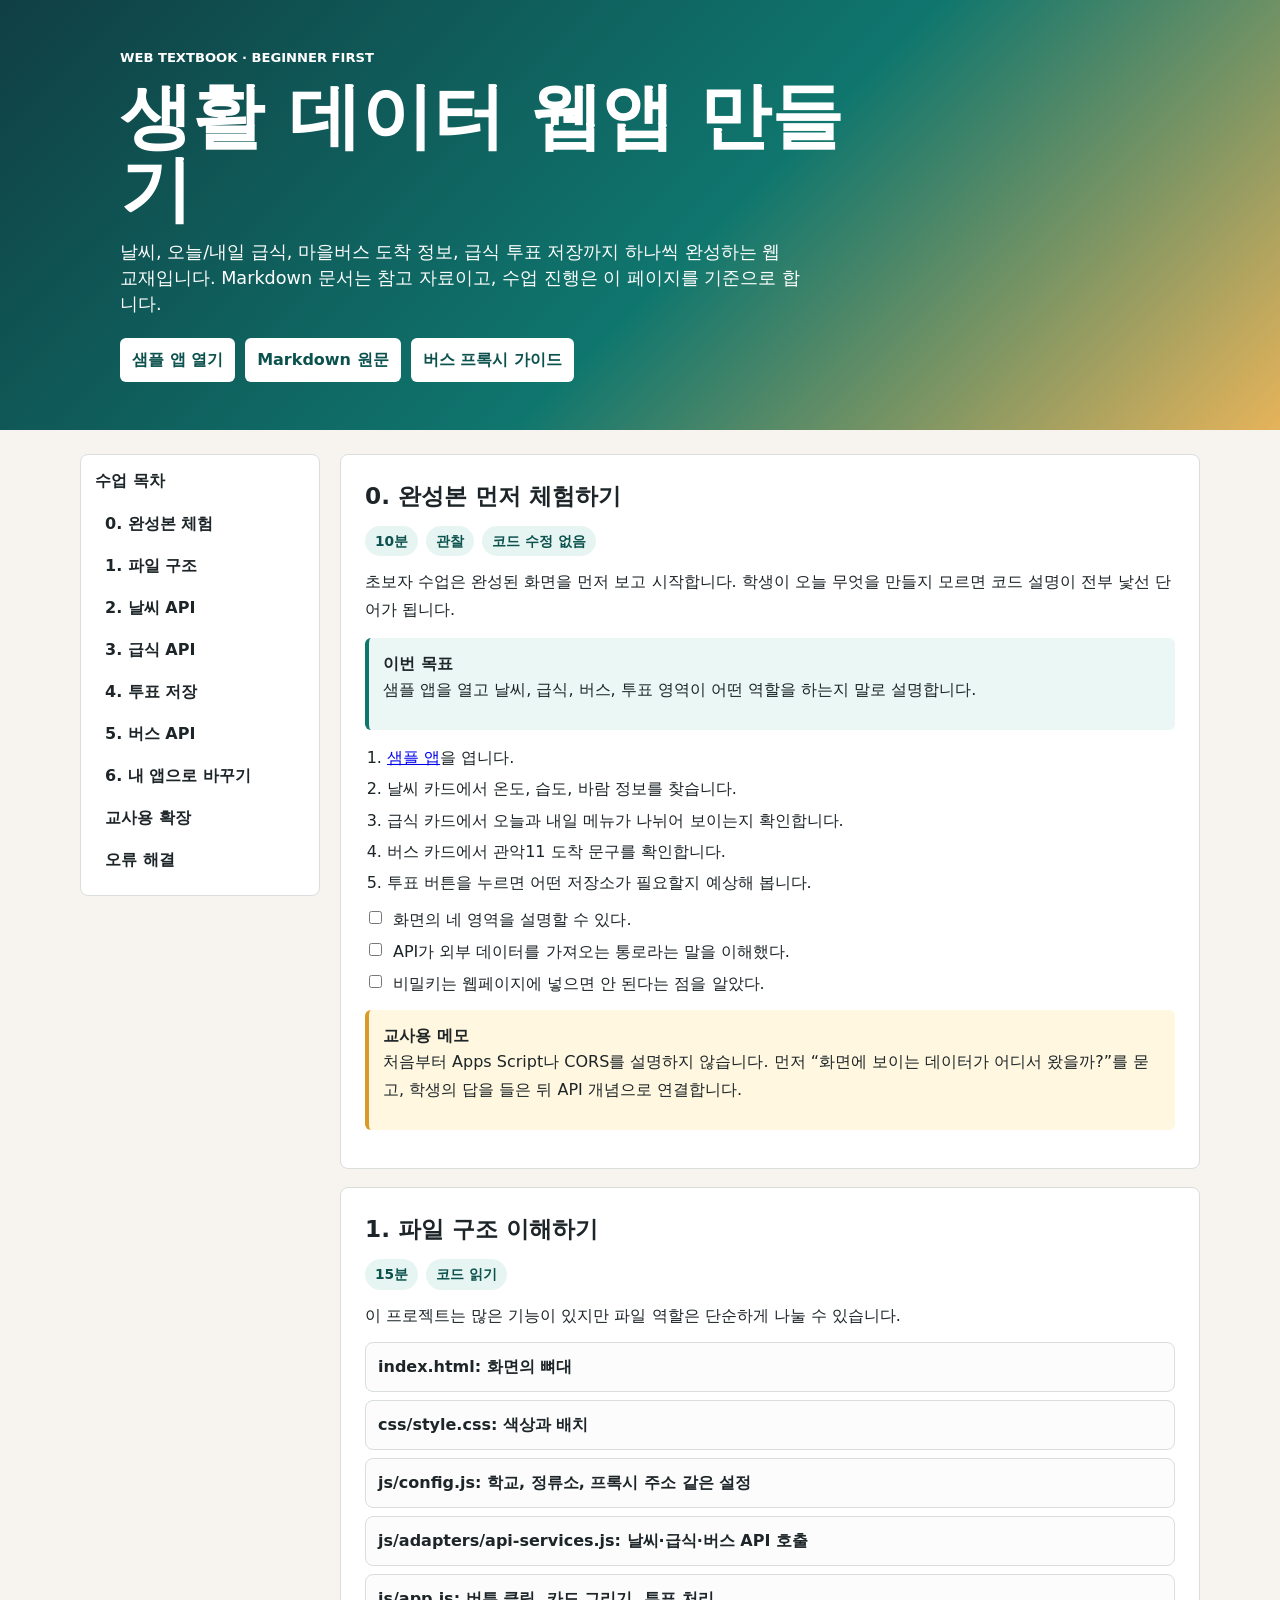
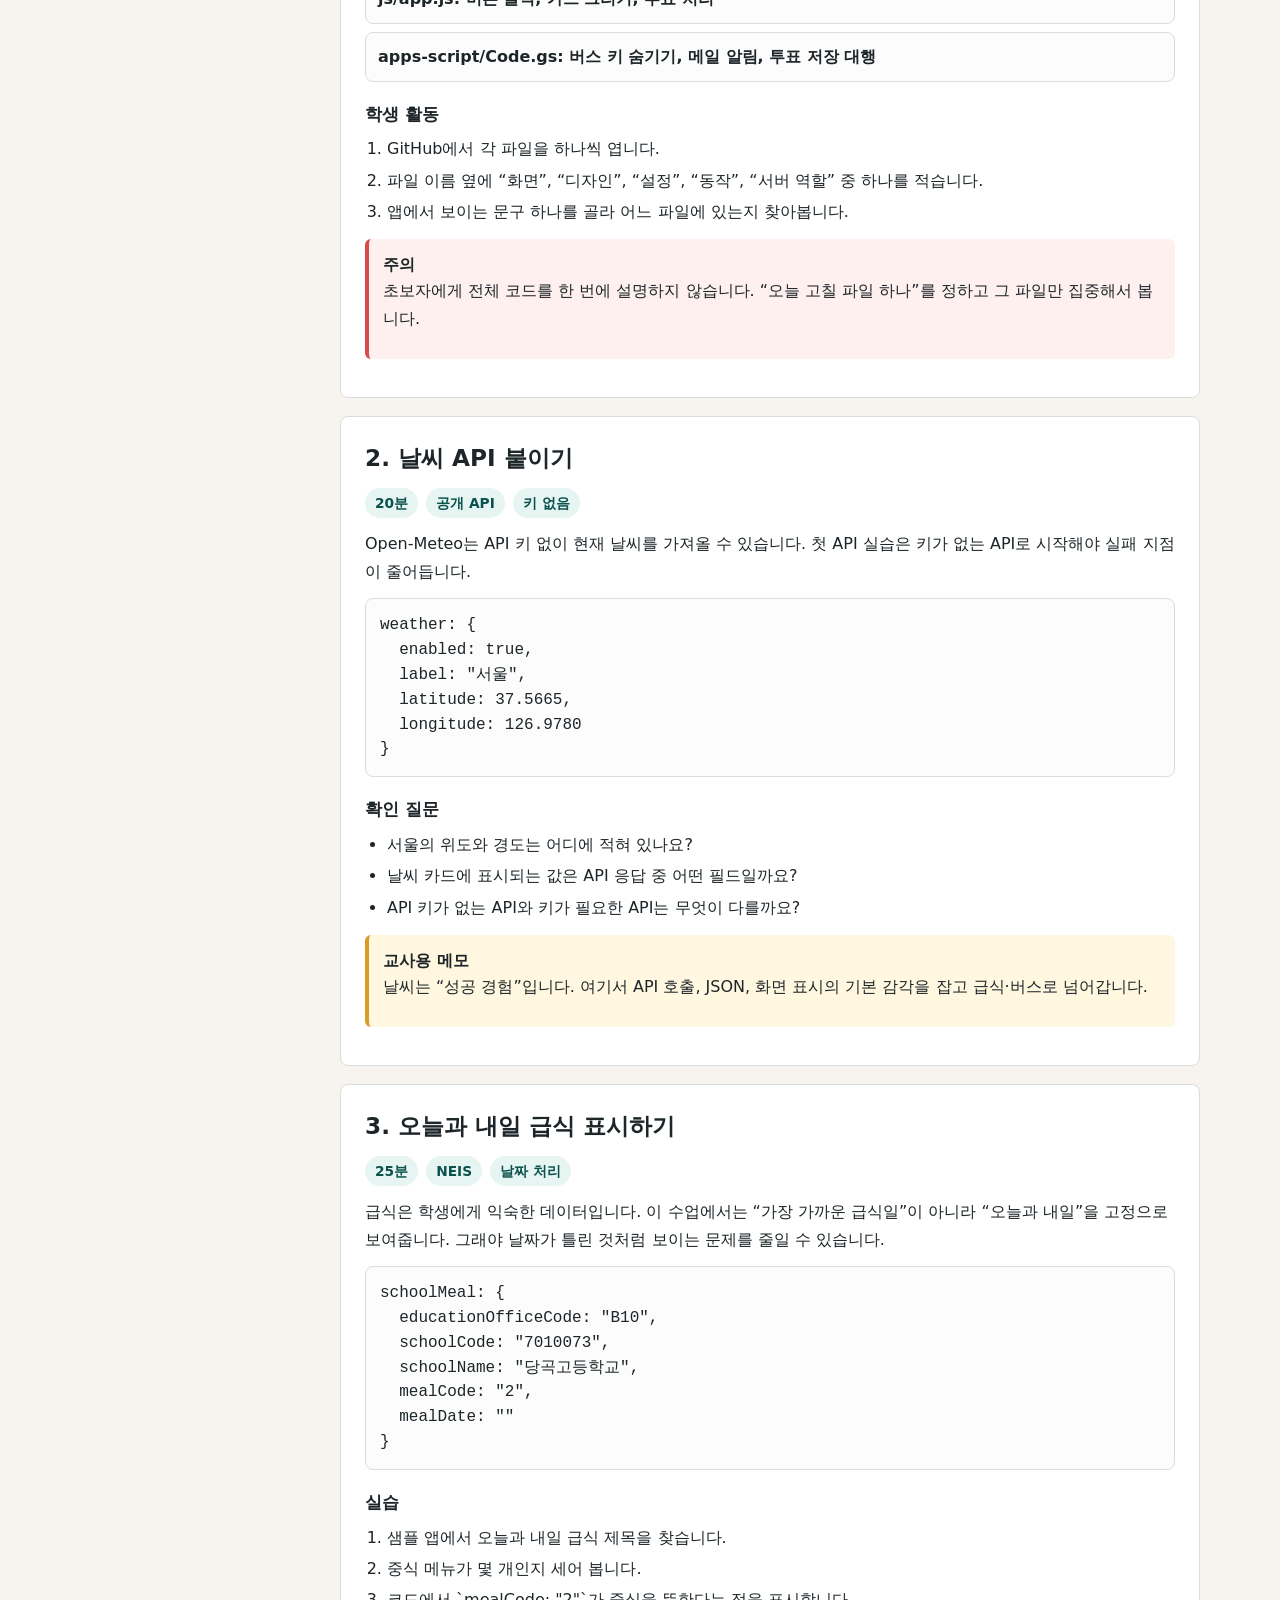
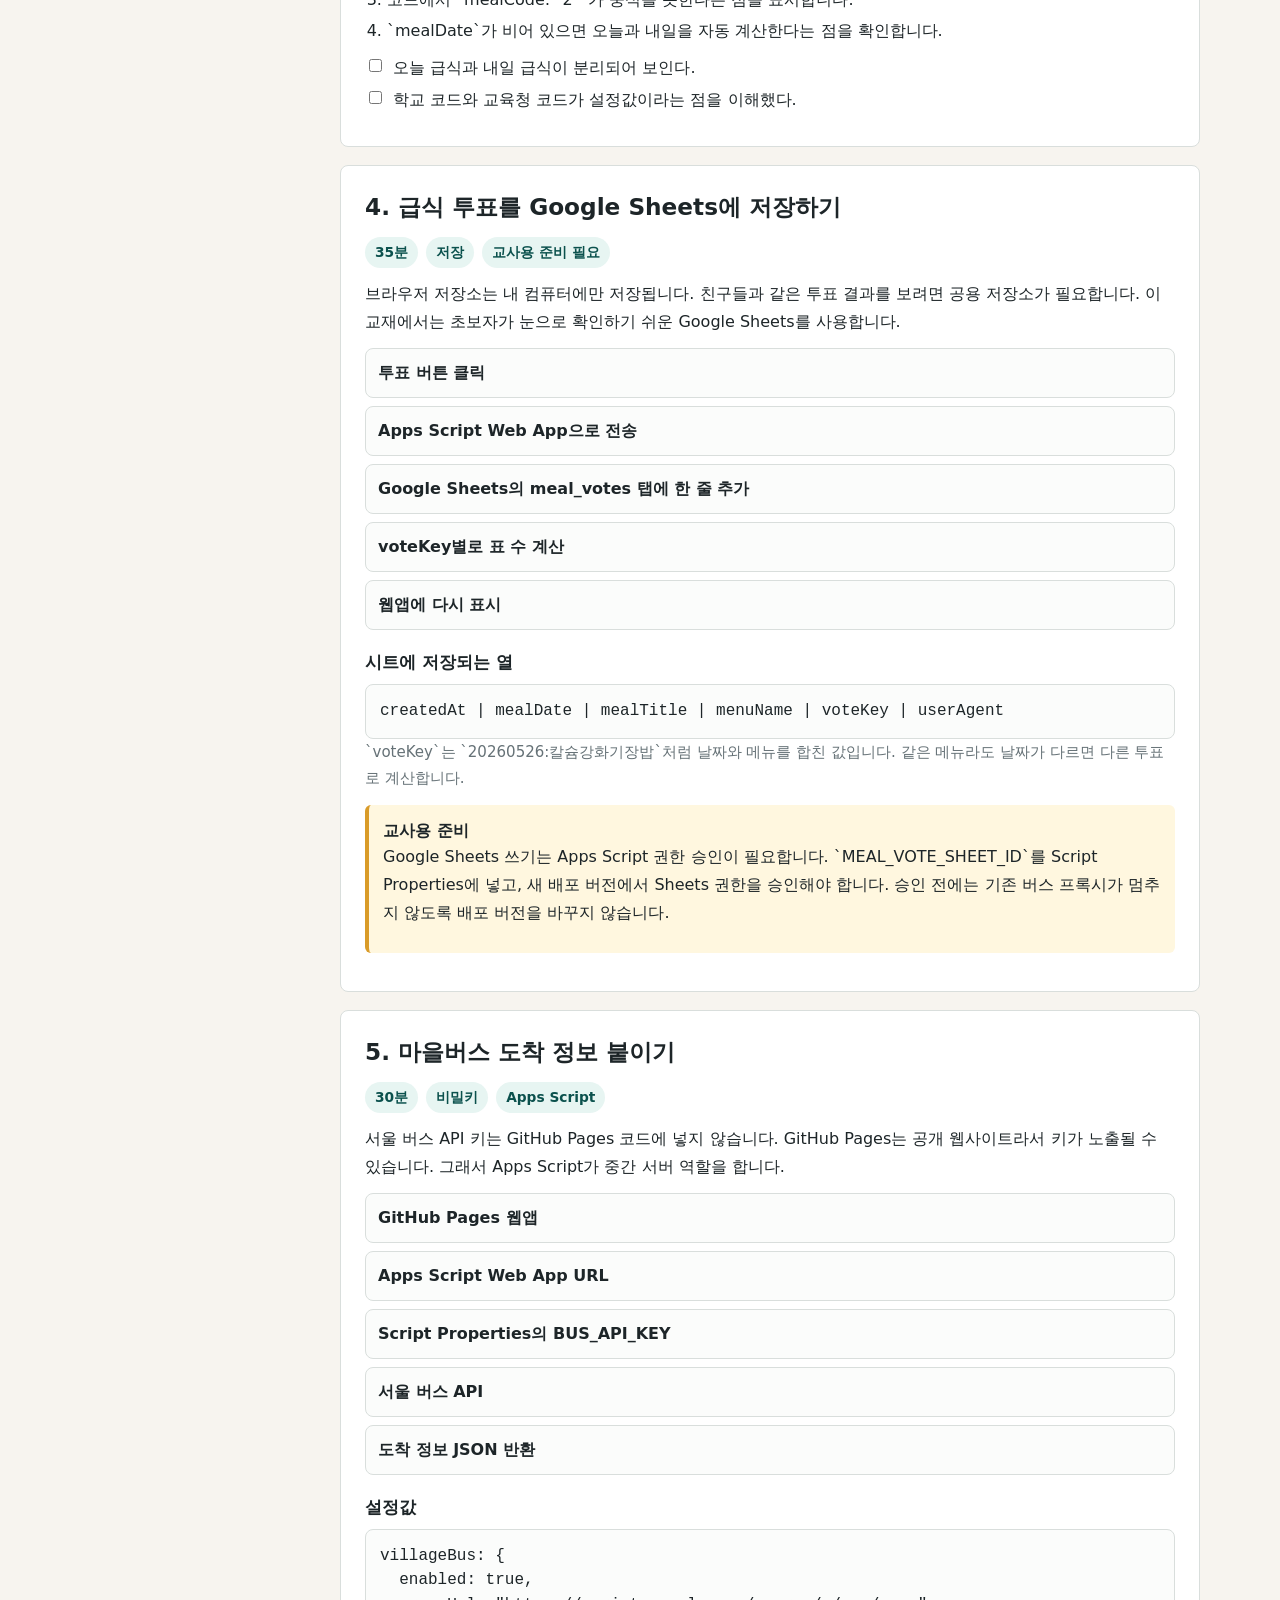
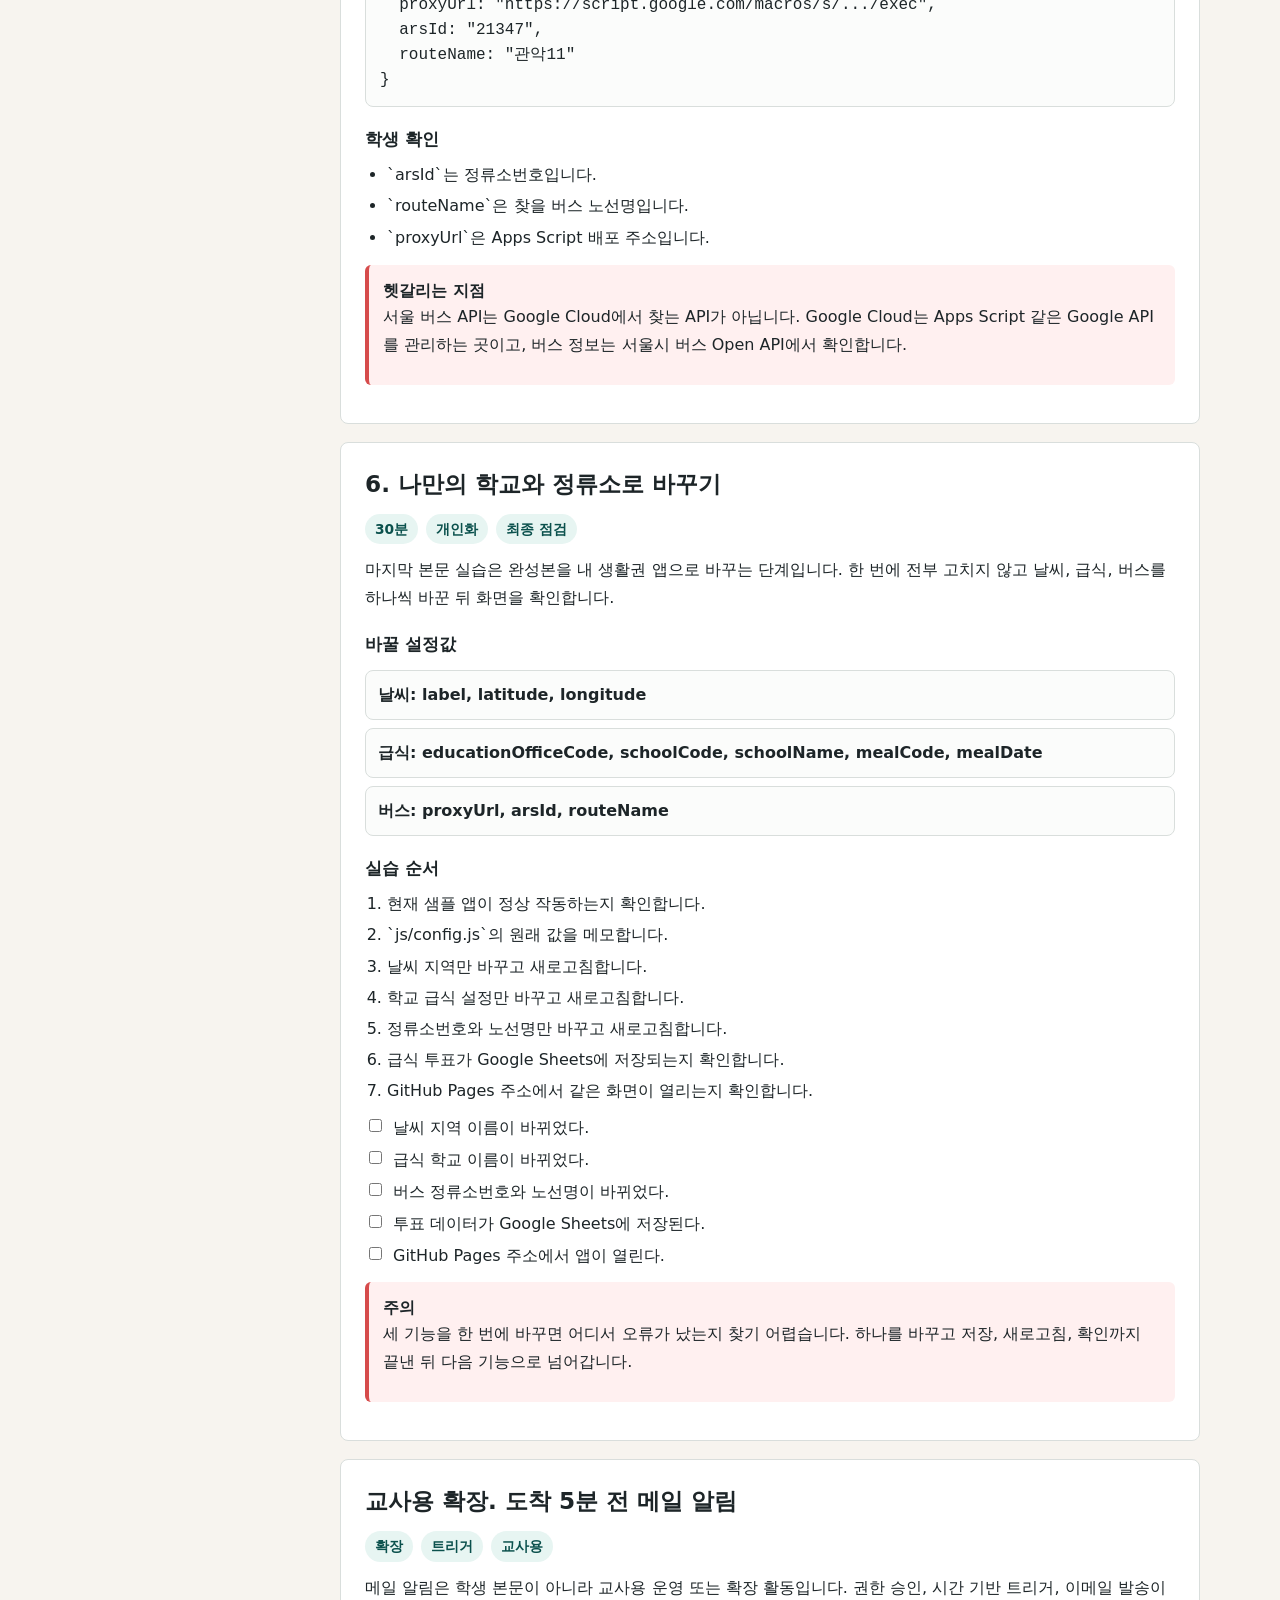
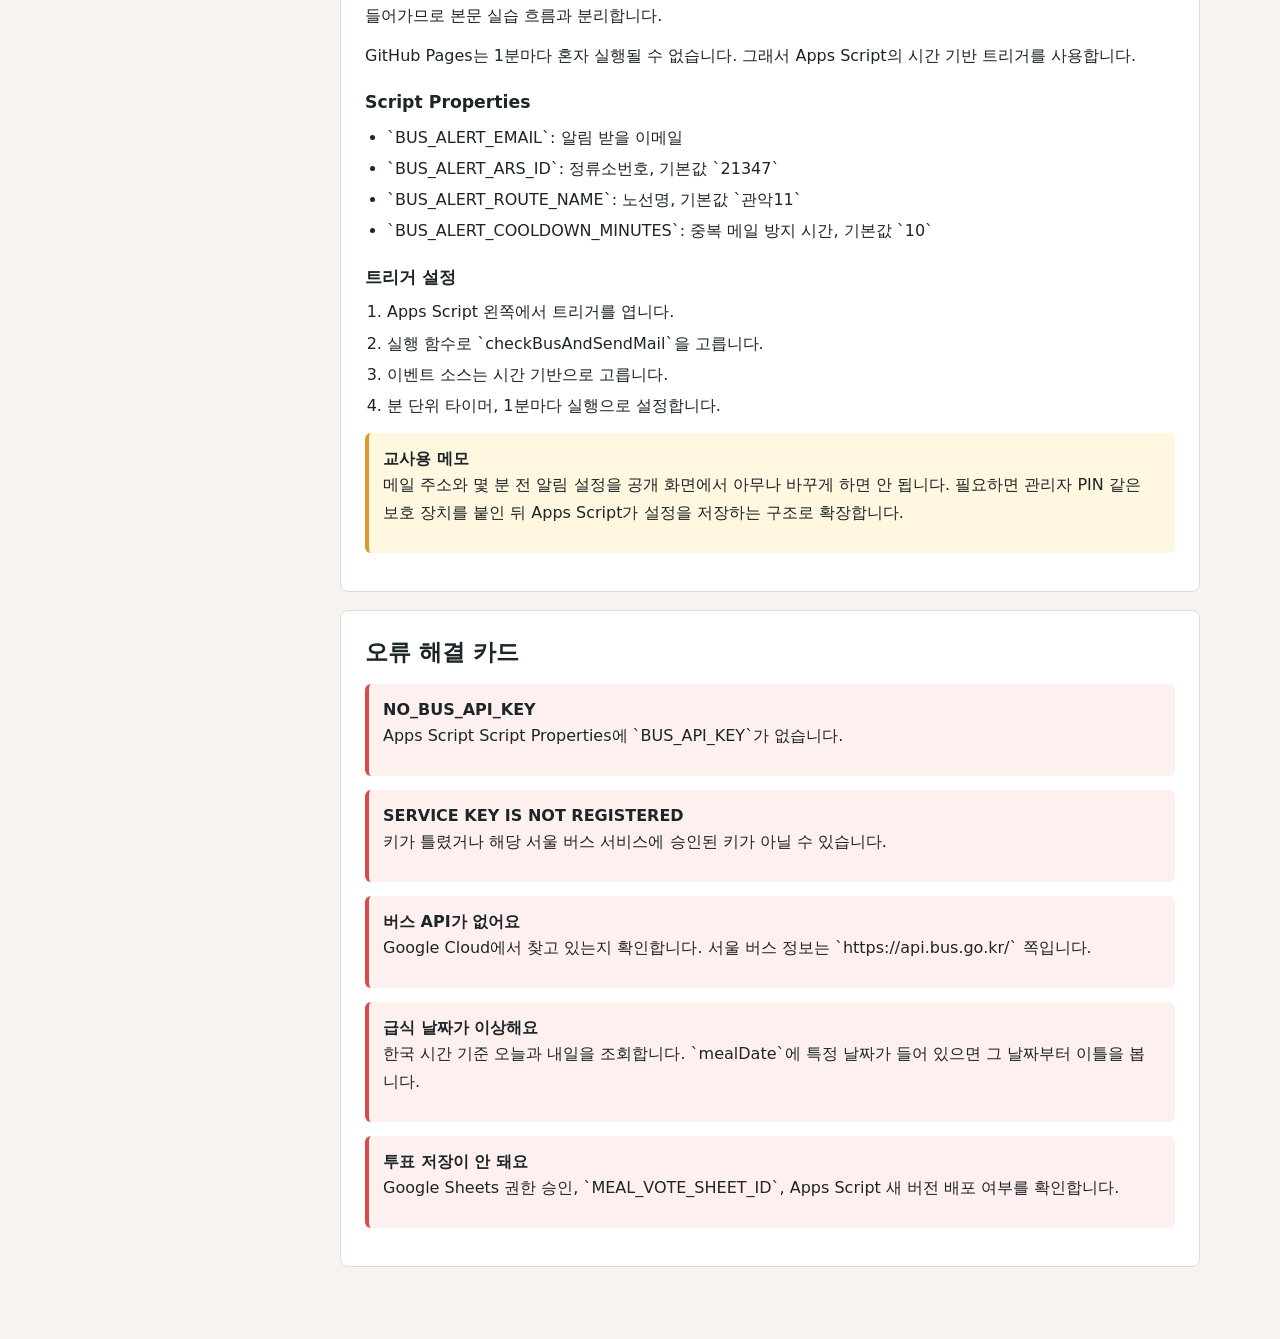
==== textbook.html @ a6746556 "Revamp beginner web textbook" ====
<!doctype html>
<html lang="ko">
  <head>
    <meta charset="utf-8">
    <meta name="viewport" content="width=device-width, initial-scale=1">
    <title>생활 데이터 웹앱 만들기 웹 교재</title>
    <link rel="stylesheet" href="./css/style.css">
    <style>
      :root{--lesson-bg:#fffdf8;--note:#fff7df;--practice:#eaf7f4;--warn:#fff0f0}
      body{background:#f7f4ef}.book-hero{min-height:360px}.book-wrap{width:min(1120px,calc(100% - 32px));margin:24px auto 72px;display:grid;grid-template-columns:240px minmax(0,1fr);gap:20px}.book-nav{position:sticky;top:16px;align-self:start;border:1px solid var(--line);border-radius:8px;background:var(--surface);padding:14px}.book-nav strong{display:block;margin-bottom:10px}.book-nav a{display:block;border-radius:6px;padding:9px 10px;color:var(--text);text-decoration:none;font-weight:700}.book-nav a:hover{background:#e7f5f2;color:var(--accent-dark)}.book-main{display:grid;gap:18px}.lesson{border:1px solid var(--line);border-radius:8px;background:var(--surface);padding:24px}.lesson h2{margin:0 0 8px;font-size:1.45rem}.lesson h3{margin:20px 0 8px;font-size:1.08rem}.lesson p{margin:0 0 12px;line-height:1.75}.lesson ul,.lesson ol{margin:0 0 12px;padding-left:22px;line-height:1.7}.lesson li{margin:4px 0}.meta{display:flex;flex-wrap:wrap;gap:8px;margin:12px 0}.pill{display:inline-flex;align-items:center;border-radius:999px;padding:5px 10px;background:#e7f5f2;color:var(--accent-dark);font-size:.86rem;font-weight:800}.goal{border-left:4px solid var(--accent);background:var(--practice);padding:14px;border-radius:6px;margin:14px 0}.teacher{border-left:4px solid #d99b28;background:var(--note);padding:14px;border-radius:6px;margin:14px 0}.warning{border-left:4px solid #d64b4b;background:var(--warn);padding:14px;border-radius:6px;margin:14px 0}.checklist{display:grid;gap:8px;margin:10px 0}.checklist label{display:flex;gap:8px;align-items:flex-start}.code{overflow:auto;border:1px solid var(--line);border-radius:8px;background:#fbfcfb;padding:14px;font-family:ui-monospace,SFMono-Regular,Menlo,Consolas,monospace;line-height:1.55;white-space:pre}.flow{display:grid;gap:8px;margin:12px 0}.flow div{border:1px solid var(--line);border-radius:8px;background:#fbfcfb;padding:12px;font-weight:700}.top-links{display:flex;flex-wrap:wrap;gap:10px;margin-top:20px}.top-links a{border-radius:6px;padding:10px 12px;background:white;color:var(--accent-dark);text-decoration:none;font-weight:800}.small{color:var(--muted);font-size:.94rem}@media(max-width:860px){.book-wrap{grid-template-columns:1fr}.book-nav{position:static}.book-nav a{display:inline-block}.lesson{padding:18px}.book-hero{min-height:420px}}
    </style>
  </head>
  <body>
    <header class="app-header book-hero">
      <div>
        <p class="eyebrow">Web Textbook · Beginner First</p>
        <h1>생활 데이터 웹앱 만들기</h1>
        <p class="lead">날씨, 오늘/내일 급식, 마을버스 도착 정보, 급식 투표 저장까지 하나씩 완성하는 웹 교재입니다. Markdown 문서는 참고 자료이고, 수업 진행은 이 페이지를 기준으로 합니다.</p>
        <div class="top-links"><a href="./">샘플 앱 열기</a><a href="./docs/TEXTBOOK.md">Markdown 원문</a><a href="./docs/BUS_PROXY_GUIDE.md">버스 프록시 가이드</a></div>
      </div>
    </header>

    <div class="book-wrap">
      <nav class="book-nav" aria-label="교재 목차">
        <strong>수업 목차</strong>
        <a href="#lesson0">0. 완성본 체험</a>
        <a href="#lesson1">1. 파일 구조</a>
        <a href="#lesson2">2. 날씨 API</a>
        <a href="#lesson3">3. 급식 API</a>
        <a href="#lesson4">4. 투표 저장</a>
        <a href="#lesson5">5. 버스 API</a>
        <a href="#lesson6">6. 내 앱으로 바꾸기</a>
        <a href="#teacher-extension">교사용 확장</a>
        <a href="#trouble">오류 해결</a>
      </nav>

      <main class="book-main">
        <section class="lesson" id="lesson0">
          <h2>0. 완성본 먼저 체험하기</h2>
          <div class="meta"><span class="pill">10분</span><span class="pill">관찰</span><span class="pill">코드 수정 없음</span></div>
          <p>초보자 수업은 완성된 화면을 먼저 보고 시작합니다. 학생이 오늘 무엇을 만들지 모르면 코드 설명이 전부 낯선 단어가 됩니다.</p>
          <div class="goal">
            <strong>이번 목표</strong>
            <p>샘플 앱을 열고 날씨, 급식, 버스, 투표 영역이 어떤 역할을 하는지 말로 설명합니다.</p>
          </div>
          <ol>
            <li><a href="./">샘플 앱</a>을 엽니다.</li>
            <li>날씨 카드에서 온도, 습도, 바람 정보를 찾습니다.</li>
            <li>급식 카드에서 오늘과 내일 메뉴가 나뉘어 보이는지 확인합니다.</li>
            <li>버스 카드에서 관악11 도착 문구를 확인합니다.</li>
            <li>투표 버튼을 누르면 어떤 저장소가 필요할지 예상해 봅니다.</li>
          </ol>
          <div class="checklist">
            <label><input type="checkbox"> 화면의 네 영역을 설명할 수 있다.</label>
            <label><input type="checkbox"> API가 외부 데이터를 가져오는 통로라는 말을 이해했다.</label>
            <label><input type="checkbox"> 비밀키는 웹페이지에 넣으면 안 된다는 점을 알았다.</label>
          </div>
          <div class="teacher"><strong>교사용 메모</strong><p>처음부터 Apps Script나 CORS를 설명하지 않습니다. 먼저 “화면에 보이는 데이터가 어디서 왔을까?”를 묻고, 학생의 답을 들은 뒤 API 개념으로 연결합니다.</p></div>
        </section>

        <section class="lesson" id="lesson1">
          <h2>1. 파일 구조 이해하기</h2>
          <div class="meta"><span class="pill">15분</span><span class="pill">코드 읽기</span></div>
          <p>이 프로젝트는 많은 기능이 있지만 파일 역할은 단순하게 나눌 수 있습니다.</p>
          <div class="flow">
            <div>index.html: 화면의 뼈대</div>
            <div>css/style.css: 색상과 배치</div>
            <div>js/config.js: 학교, 정류소, 프록시 주소 같은 설정</div>
            <div>js/adapters/api-services.js: 날씨·급식·버스 API 호출</div>
            <div>js/app.js: 버튼 클릭, 카드 그리기, 투표 처리</div>
            <div>apps-script/Code.gs: 버스 키 숨기기, 메일 알림, 투표 저장 대행</div>
          </div>
          <h3>학생 활동</h3>
          <ol>
            <li>GitHub에서 각 파일을 하나씩 엽니다.</li>
            <li>파일 이름 옆에 “화면”, “디자인”, “설정”, “동작”, “서버 역할” 중 하나를 적습니다.</li>
            <li>앱에서 보이는 문구 하나를 골라 어느 파일에 있는지 찾아봅니다.</li>
          </ol>
          <div class="warning"><strong>주의</strong><p>초보자에게 전체 코드를 한 번에 설명하지 않습니다. “오늘 고칠 파일 하나”를 정하고 그 파일만 집중해서 봅니다.</p></div>
        </section>

        <section class="lesson" id="lesson2">
          <h2>2. 날씨 API 붙이기</h2>
          <div class="meta"><span class="pill">20분</span><span class="pill">공개 API</span><span class="pill">키 없음</span></div>
          <p>Open-Meteo는 API 키 없이 현재 날씨를 가져올 수 있습니다. 첫 API 실습은 키가 없는 API로 시작해야 실패 지점이 줄어듭니다.</p>
          <div class="code">weather: {
  enabled: true,
  label: "서울",
  latitude: 37.5665,
  longitude: 126.9780
}</div>
          <h3>확인 질문</h3>
          <ul>
            <li>서울의 위도와 경도는 어디에 적혀 있나요?</li>
            <li>날씨 카드에 표시되는 값은 API 응답 중 어떤 필드일까요?</li>
            <li>API 키가 없는 API와 키가 필요한 API는 무엇이 다를까요?</li>
          </ul>
          <div class="teacher"><strong>교사용 메모</strong><p>날씨는 “성공 경험”입니다. 여기서 API 호출, JSON, 화면 표시의 기본 감각을 잡고 급식·버스로 넘어갑니다.</p></div>
        </section>

        <section class="lesson" id="lesson3">
          <h2>3. 오늘과 내일 급식 표시하기</h2>
          <div class="meta"><span class="pill">25분</span><span class="pill">NEIS</span><span class="pill">날짜 처리</span></div>
          <p>급식은 학생에게 익숙한 데이터입니다. 이 수업에서는 “가장 가까운 급식일”이 아니라 “오늘과 내일”을 고정으로 보여줍니다. 그래야 날짜가 틀린 것처럼 보이는 문제를 줄일 수 있습니다.</p>
          <div class="code">schoolMeal: {
  educationOfficeCode: "B10",
  schoolCode: "7010073",
  schoolName: "당곡고등학교",
  mealCode: "2",
  mealDate: ""
}</div>
          <h3>실습</h3>
          <ol>
            <li>샘플 앱에서 오늘과 내일 급식 제목을 찾습니다.</li>
            <li>중식 메뉴가 몇 개인지 세어 봅니다.</li>
            <li>코드에서 `mealCode: "2"`가 중식을 뜻한다는 점을 표시합니다.</li>
            <li>`mealDate`가 비어 있으면 오늘과 내일을 자동 계산한다는 점을 확인합니다.</li>
          </ol>
          <div class="checklist"><label><input type="checkbox"> 오늘 급식과 내일 급식이 분리되어 보인다.</label><label><input type="checkbox"> 학교 코드와 교육청 코드가 설정값이라는 점을 이해했다.</label></div>
        </section>

        <section class="lesson" id="lesson4">
          <h2>4. 급식 투표를 Google Sheets에 저장하기</h2>
          <div class="meta"><span class="pill">35분</span><span class="pill">저장</span><span class="pill">교사용 준비 필요</span></div>
          <p>브라우저 저장소는 내 컴퓨터에만 저장됩니다. 친구들과 같은 투표 결과를 보려면 공용 저장소가 필요합니다. 이 교재에서는 초보자가 눈으로 확인하기 쉬운 Google Sheets를 사용합니다.</p>
          <div class="flow"><div>투표 버튼 클릭</div><div>Apps Script Web App으로 전송</div><div>Google Sheets의 meal_votes 탭에 한 줄 추가</div><div>voteKey별로 표 수 계산</div><div>웹앱에 다시 표시</div></div>
          <h3>시트에 저장되는 열</h3>
          <div class="code">createdAt | mealDate | mealTitle | menuName | voteKey | userAgent</div>
          <p class="small">`voteKey`는 `20260526:칼슘강화기장밥`처럼 날짜와 메뉴를 합친 값입니다. 같은 메뉴라도 날짜가 다르면 다른 투표로 계산합니다.</p>
          <div class="teacher"><strong>교사용 준비</strong><p>Google Sheets 쓰기는 Apps Script 권한 승인이 필요합니다. `MEAL_VOTE_SHEET_ID`를 Script Properties에 넣고, 새 배포 버전에서 Sheets 권한을 승인해야 합니다. 승인 전에는 기존 버스 프록시가 멈추지 않도록 배포 버전을 바꾸지 않습니다.</p></div>
        </section>

        <section class="lesson" id="lesson5">
          <h2>5. 마을버스 도착 정보 붙이기</h2>
          <div class="meta"><span class="pill">30분</span><span class="pill">비밀키</span><span class="pill">Apps Script</span></div>
          <p>서울 버스 API 키는 GitHub Pages 코드에 넣지 않습니다. GitHub Pages는 공개 웹사이트라서 키가 노출될 수 있습니다. 그래서 Apps Script가 중간 서버 역할을 합니다.</p>
          <div class="flow"><div>GitHub Pages 웹앱</div><div>Apps Script Web App URL</div><div>Script Properties의 BUS_API_KEY</div><div>서울 버스 API</div><div>도착 정보 JSON 반환</div></div>
          <h3>설정값</h3>
          <div class="code">villageBus: {
  enabled: true,
  proxyUrl: "https://script.google.com/macros/s/.../exec",
  arsId: "21347",
  routeName: "관악11"
}</div>
          <h3>학생 확인</h3>
          <ul>
            <li>`arsId`는 정류소번호입니다.</li>
            <li>`routeName`은 찾을 버스 노선명입니다.</li>
            <li>`proxyUrl`은 Apps Script 배포 주소입니다.</li>
          </ul>
          <div class="warning"><strong>헷갈리는 지점</strong><p>서울 버스 API는 Google Cloud에서 찾는 API가 아닙니다. Google Cloud는 Apps Script 같은 Google API를 관리하는 곳이고, 버스 정보는 서울시 버스 Open API에서 확인합니다.</p></div>
        </section>

        <section class="lesson" id="lesson6">
          <h2>6. 나만의 학교와 정류소로 바꾸기</h2>
          <div class="meta"><span class="pill">30분</span><span class="pill">개인화</span><span class="pill">최종 점검</span></div>
          <p>마지막 본문 실습은 완성본을 내 생활권 앱으로 바꾸는 단계입니다. 한 번에 전부 고치지 않고 날씨, 급식, 버스를 하나씩 바꾼 뒤 화면을 확인합니다.</p>
          <h3>바꿀 설정값</h3>
          <div class="flow">
            <div>날씨: label, latitude, longitude</div>
            <div>급식: educationOfficeCode, schoolCode, schoolName, mealCode, mealDate</div>
            <div>버스: proxyUrl, arsId, routeName</div>
          </div>
          <h3>실습 순서</h3>
          <ol>
            <li>현재 샘플 앱이 정상 작동하는지 확인합니다.</li>
            <li>`js/config.js`의 원래 값을 메모합니다.</li>
            <li>날씨 지역만 바꾸고 새로고침합니다.</li>
            <li>학교 급식 설정만 바꾸고 새로고침합니다.</li>
            <li>정류소번호와 노선명만 바꾸고 새로고침합니다.</li>
            <li>급식 투표가 Google Sheets에 저장되는지 확인합니다.</li>
            <li>GitHub Pages 주소에서 같은 화면이 열리는지 확인합니다.</li>
          </ol>
          <div class="checklist">
            <label><input type="checkbox"> 날씨 지역 이름이 바뀌었다.</label>
            <label><input type="checkbox"> 급식 학교 이름이 바뀌었다.</label>
            <label><input type="checkbox"> 버스 정류소번호와 노선명이 바뀌었다.</label>
            <label><input type="checkbox"> 투표 데이터가 Google Sheets에 저장된다.</label>
            <label><input type="checkbox"> GitHub Pages 주소에서 앱이 열린다.</label>
          </div>
          <div class="warning"><strong>주의</strong><p>세 기능을 한 번에 바꾸면 어디서 오류가 났는지 찾기 어렵습니다. 하나를 바꾸고 저장, 새로고침, 확인까지 끝낸 뒤 다음 기능으로 넘어갑니다.</p></div>
        </section>

        <section class="lesson" id="teacher-extension">
          <h2>교사용 확장. 도착 5분 전 메일 알림</h2>
          <div class="meta"><span class="pill">확장</span><span class="pill">트리거</span><span class="pill">교사용</span></div>
          <p>메일 알림은 학생 본문이 아니라 교사용 운영 또는 확장 활동입니다. 권한 승인, 시간 기반 트리거, 이메일 발송이 들어가므로 본문 실습 흐름과 분리합니다.</p>
          <p>GitHub Pages는 1분마다 혼자 실행될 수 없습니다. 그래서 Apps Script의 시간 기반 트리거를 사용합니다.</p>
          <h3>Script Properties</h3>
          <ul>
            <li>`BUS_ALERT_EMAIL`: 알림 받을 이메일</li>
            <li>`BUS_ALERT_ARS_ID`: 정류소번호, 기본값 `21347`</li>
            <li>`BUS_ALERT_ROUTE_NAME`: 노선명, 기본값 `관악11`</li>
            <li>`BUS_ALERT_COOLDOWN_MINUTES`: 중복 메일 방지 시간, 기본값 `10`</li>
          </ul>
          <h3>트리거 설정</h3>
          <ol>
            <li>Apps Script 왼쪽에서 트리거를 엽니다.</li>
            <li>실행 함수로 `checkBusAndSendMail`을 고릅니다.</li>
            <li>이벤트 소스는 시간 기반으로 고릅니다.</li>
            <li>분 단위 타이머, 1분마다 실행으로 설정합니다.</li>
          </ol>
          <div class="teacher"><strong>교사용 메모</strong><p>메일 주소와 몇 분 전 알림 설정을 공개 화면에서 아무나 바꾸게 하면 안 됩니다. 필요하면 관리자 PIN 같은 보호 장치를 붙인 뒤 Apps Script가 설정을 저장하는 구조로 확장합니다.</p></div>
        </section>

        <section class="lesson" id="trouble">
          <h2>오류 해결 카드</h2>
          <div class="warning"><strong>NO_BUS_API_KEY</strong><p>Apps Script Script Properties에 `BUS_API_KEY`가 없습니다.</p></div>
          <div class="warning"><strong>SERVICE KEY IS NOT REGISTERED</strong><p>키가 틀렸거나 해당 서울 버스 서비스에 승인된 키가 아닐 수 있습니다.</p></div>
          <div class="warning"><strong>버스 API가 없어요</strong><p>Google Cloud에서 찾고 있는지 확인합니다. 서울 버스 정보는 `https://api.bus.go.kr/` 쪽입니다.</p></div>
          <div class="warning"><strong>급식 날짜가 이상해요</strong><p>한국 시간 기준 오늘과 내일을 조회합니다. `mealDate`에 특정 날짜가 들어 있으면 그 날짜부터 이틀을 봅니다.</p></div>
          <div class="warning"><strong>투표 저장이 안 돼요</strong><p>Google Sheets 권한 승인, `MEAL_VOTE_SHEET_ID`, Apps Script 새 버전 배포 여부를 확인합니다.</p></div>
        </section>
      </main>
    </div>
  </body>
</html>
---- css/style.css ----
:root{color-scheme:light;--bg:#f7f4ef;--surface:#fff;--text:#1d2528;--muted:#667277;--line:#d9dedc;--accent:#0f766e;--accent-dark:#0b514d}*{box-sizing:border-box}body{margin:0;background:var(--bg);color:var(--text);font-family:system-ui,-apple-system,BlinkMacSystemFont,"Segoe UI",sans-serif;line-height:1.5}.app-header{display:flex;min-height:280px;align-items:end;justify-content:space-between;gap:24px;padding:48px max(24px,calc((100vw - 1040px)/2));background:linear-gradient(135deg,#103f44 0%,#0f766e 55%,#e6b35a 100%);color:white}.eyebrow{margin:0 0 12px;font-size:.82rem;font-weight:700;letter-spacing:0;text-transform:uppercase}h1,h2,p{margin-top:0}h1{max-width:760px;margin-bottom:12px;font-size:clamp(2.2rem,7vw,4.5rem);line-height:1.02}h2{margin-bottom:16px;font-size:1.35rem}.lead{max-width:680px;margin-bottom:0;font-size:1.1rem}.lead+.lead{margin-top:16px}button{min-width:112px;border:0;border-radius:6px;padding:12px 16px;background:white;color:var(--accent-dark);font:inherit;font-weight:700;cursor:pointer}button:hover{background:#f0fbf9}.layout{display:grid;grid-template-columns:minmax(0,1.35fr) minmax(300px,.65fr);gap:20px;width:min(1040px,calc(100% - 32px));margin:24px auto 48px}.panel{border:1px solid var(--line);border-radius:8px;padding:22px;background:var(--surface)}.status{margin-bottom:16px;color:var(--muted)}.api-panel{grid-row:span 3}.api-grid,.vote-list{display:grid;gap:12px}.vote-day{display:grid;gap:10px}.vote-day h3{margin:6px 0 0;font-size:1rem}.api-card,.vote-card{border:1px solid var(--line);border-radius:8px;padding:16px;background:#fbfcfb}.api-card strong,.vote-card strong{display:block;margin-bottom:6px}.api-card p{margin-bottom:10px;color:var(--muted)}.meta-row,.vote-row{display:flex;flex-wrap:wrap;align-items:center;justify-content:space-between;gap:10px}.badge{display:inline-flex;align-items:center;min-height:26px;border-radius:999px;padding:4px 10px;background:#e7f5f2;color:var(--accent-dark);font-size:.85rem;font-weight:700}.vote-card button{min-width:auto;background:var(--accent);color:white}.vote-card button:hover{background:var(--accent-dark)}.empty-note{margin:10px 0 0;color:var(--muted)}.connection-list{display:grid;gap:14px;margin:0}.connection-list div{border-bottom:1px solid var(--line);padding-bottom:12px}.connection-list div:last-child{border-bottom:0;padding-bottom:0}dt{font-weight:800}dd{margin:4px 0 0;color:var(--muted)}.settings-form{display:grid;gap:12px}.settings-form label{display:grid;gap:6px;color:var(--muted);font-weight:700}.settings-form input{width:100%;border:1px solid var(--line);border-radius:6px;padding:11px 12px;font:inherit;color:var(--text);background:#fbfcfb}.settings-actions{display:flex;gap:8px;flex-wrap:wrap}.settings-actions button:first-child{background:var(--accent);color:white}.settings-actions button:first-child:hover{background:var(--accent-dark)}.settings-actions button{min-width:auto}@media(max-width:760px){.app-header{display:grid;min-height:360px;align-items:end}.layout{grid-template-columns:1fr}button{width:100%}.settings-actions{display:grid}}
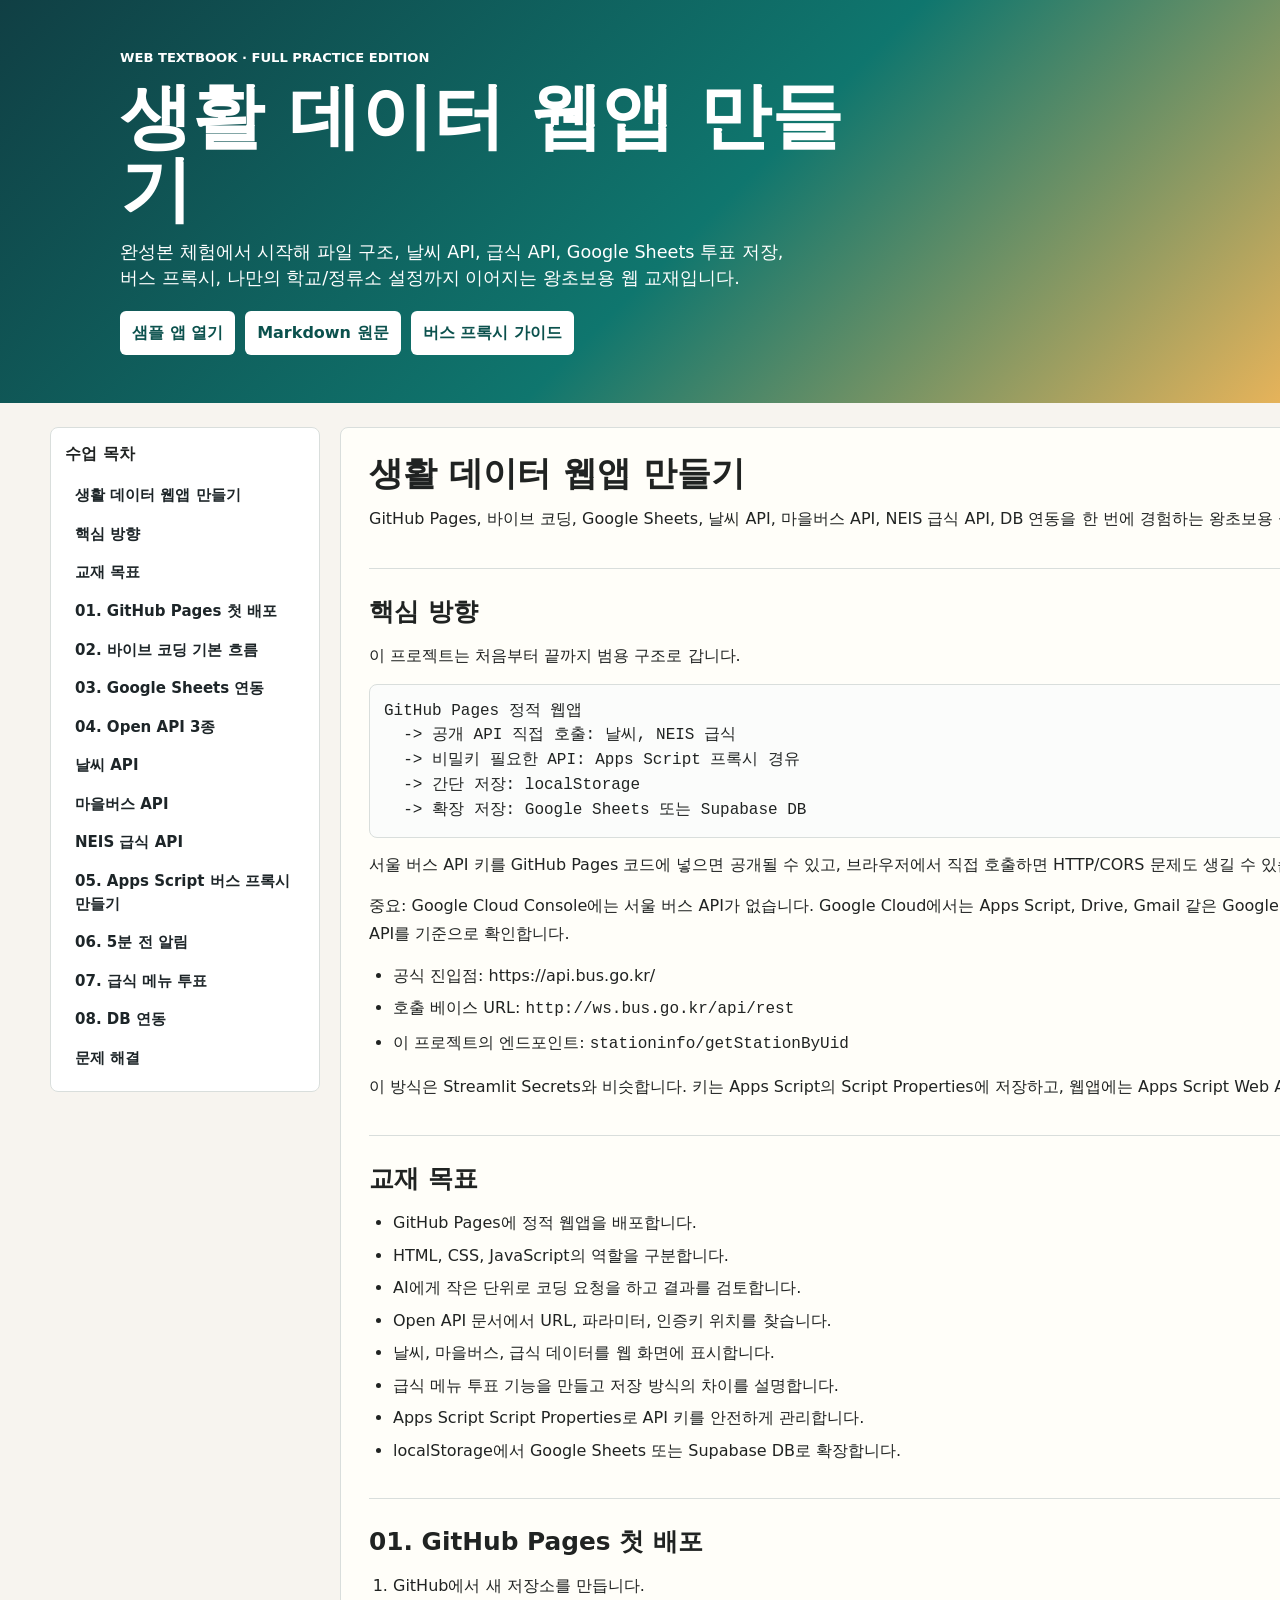
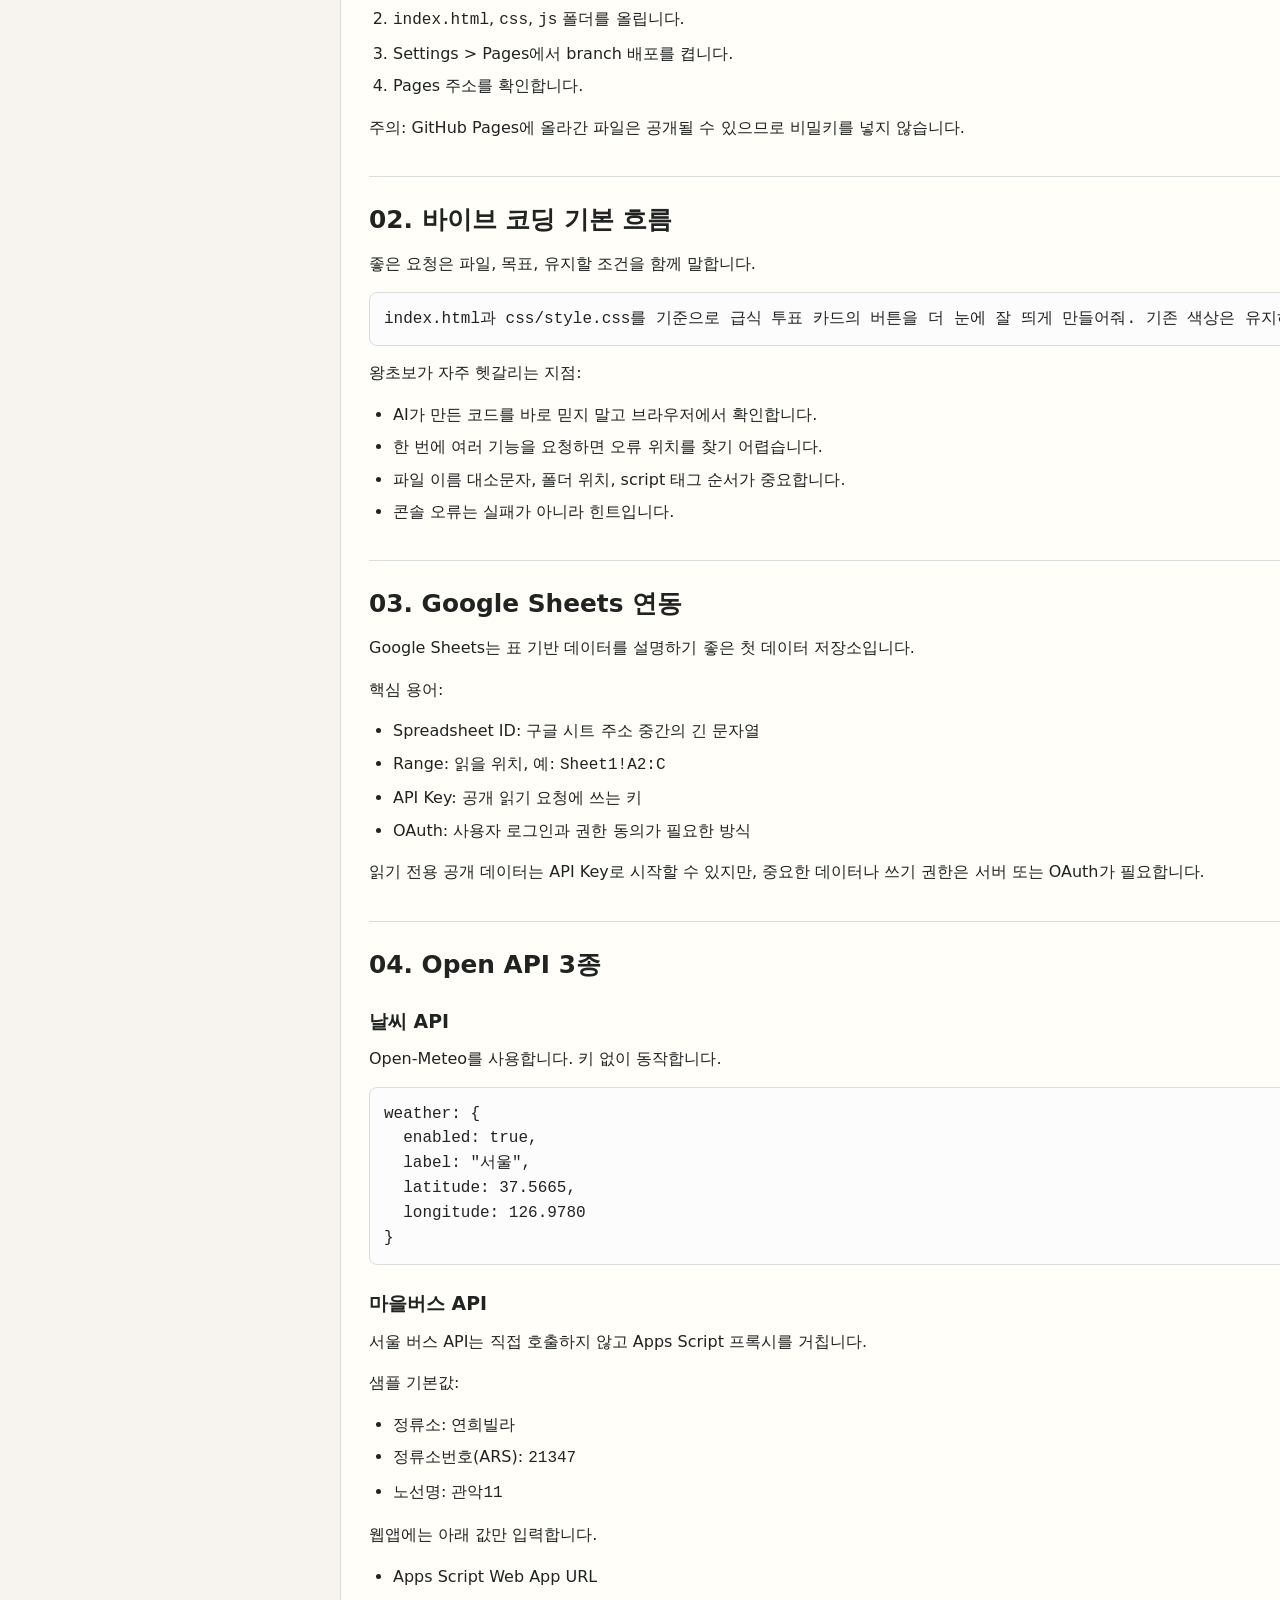
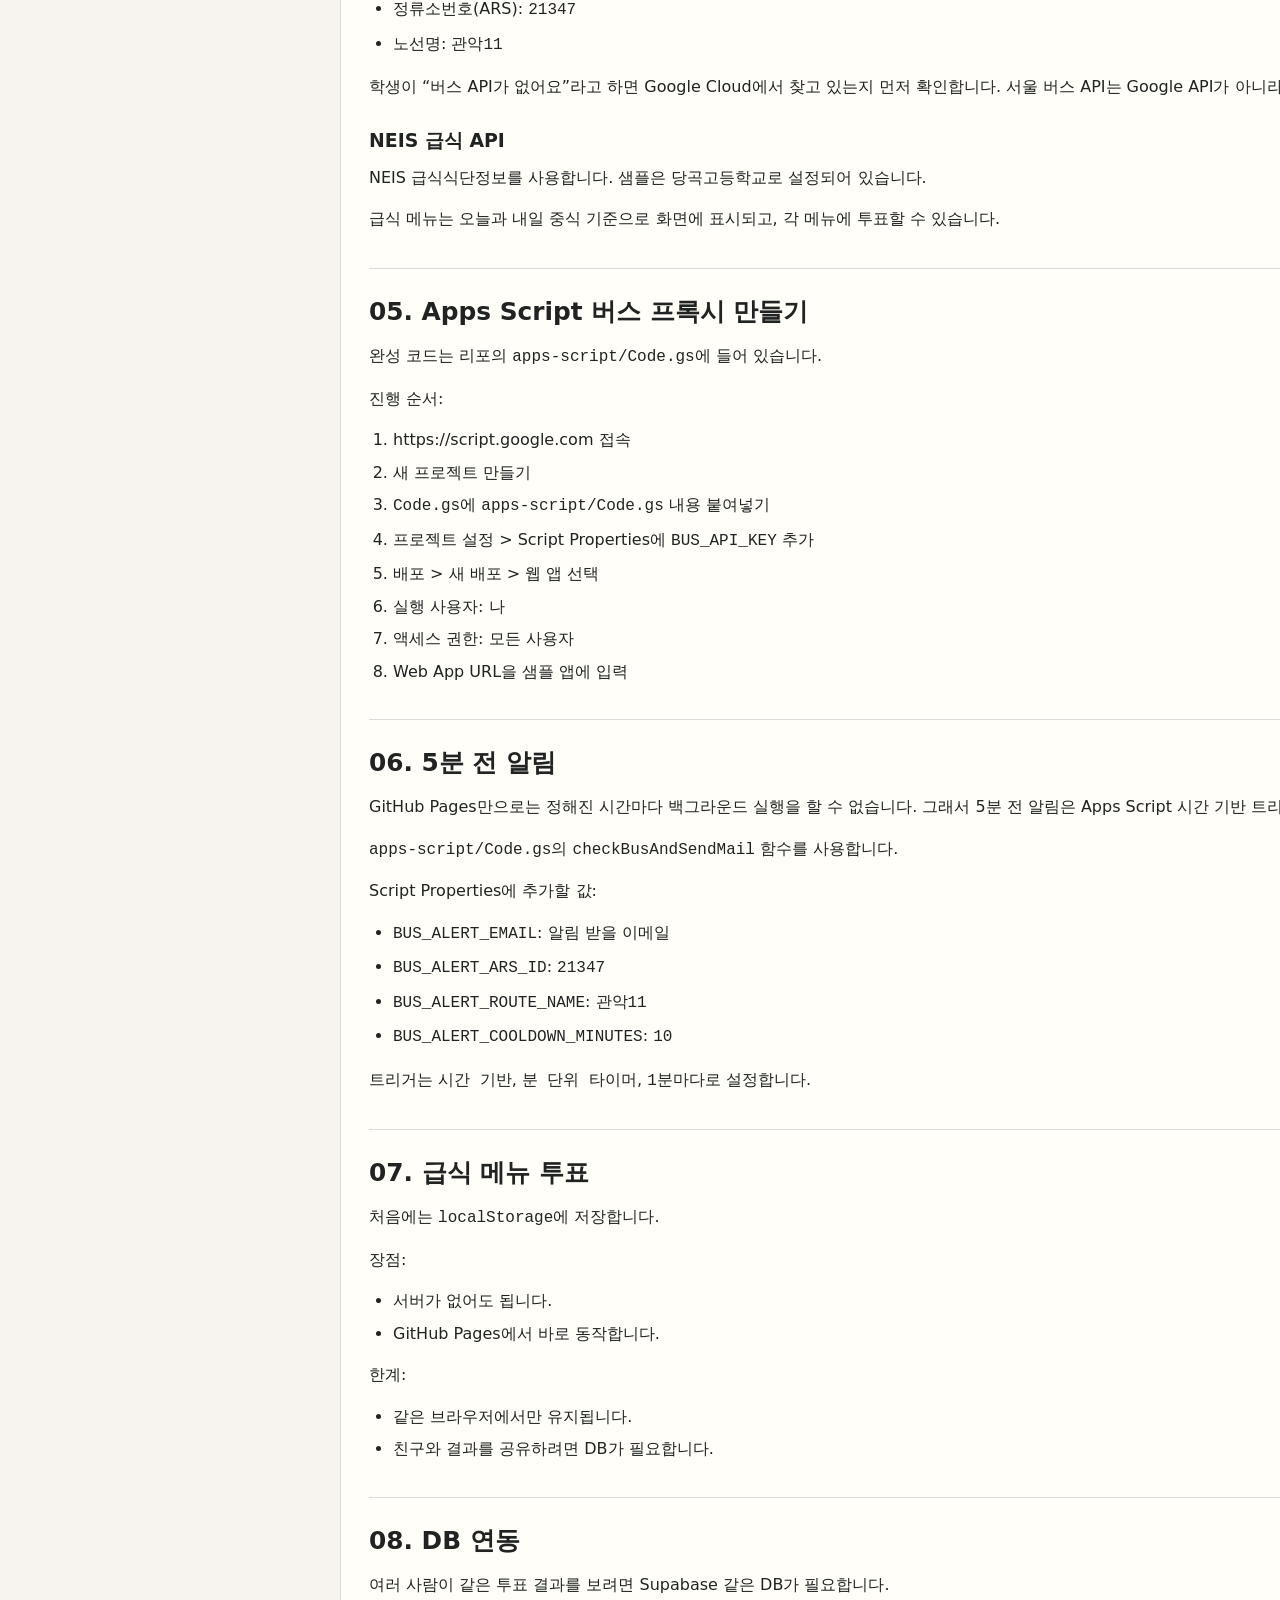
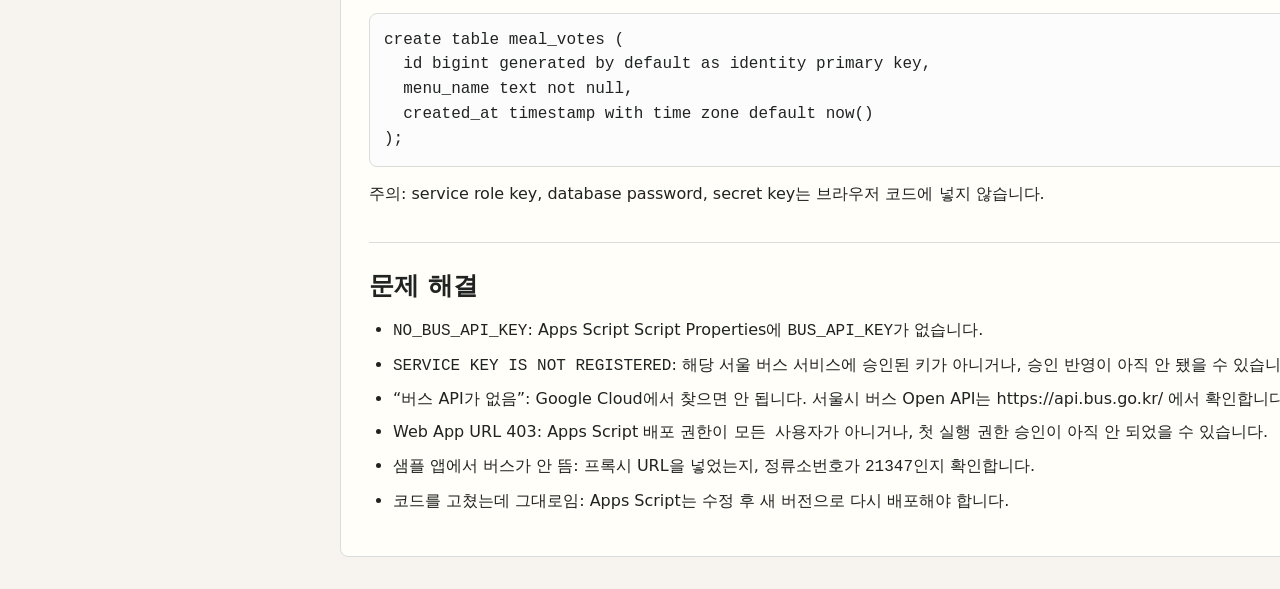
==== commit 7b9ccfc7: "Render full textbook content" ====
--- a/textbook.html
+++ b/textbook.html
@@ -6,212 +6,193 @@
     <title>생활 데이터 웹앱 만들기 웹 교재</title>
     <link rel="stylesheet" href="./css/style.css">
     <style>
-      :root{--lesson-bg:#fffdf8;--note:#fff7df;--practice:#eaf7f4;--warn:#fff0f0}
-      body{background:#f7f4ef}.book-hero{min-height:360px}.book-wrap{width:min(1120px,calc(100% - 32px));margin:24px auto 72px;display:grid;grid-template-columns:240px minmax(0,1fr);gap:20px}.book-nav{position:sticky;top:16px;align-self:start;border:1px solid var(--line);border-radius:8px;background:var(--surface);padding:14px}.book-nav strong{display:block;margin-bottom:10px}.book-nav a{display:block;border-radius:6px;padding:9px 10px;color:var(--text);text-decoration:none;font-weight:700}.book-nav a:hover{background:#e7f5f2;color:var(--accent-dark)}.book-main{display:grid;gap:18px}.lesson{border:1px solid var(--line);border-radius:8px;background:var(--surface);padding:24px}.lesson h2{margin:0 0 8px;font-size:1.45rem}.lesson h3{margin:20px 0 8px;font-size:1.08rem}.lesson p{margin:0 0 12px;line-height:1.75}.lesson ul,.lesson ol{margin:0 0 12px;padding-left:22px;line-height:1.7}.lesson li{margin:4px 0}.meta{display:flex;flex-wrap:wrap;gap:8px;margin:12px 0}.pill{display:inline-flex;align-items:center;border-radius:999px;padding:5px 10px;background:#e7f5f2;color:var(--accent-dark);font-size:.86rem;font-weight:800}.goal{border-left:4px solid var(--accent);background:var(--practice);padding:14px;border-radius:6px;margin:14px 0}.teacher{border-left:4px solid #d99b28;background:var(--note);padding:14px;border-radius:6px;margin:14px 0}.warning{border-left:4px solid #d64b4b;background:var(--warn);padding:14px;border-radius:6px;margin:14px 0}.checklist{display:grid;gap:8px;margin:10px 0}.checklist label{display:flex;gap:8px;align-items:flex-start}.code{overflow:auto;border:1px solid var(--line);border-radius:8px;background:#fbfcfb;padding:14px;font-family:ui-monospace,SFMono-Regular,Menlo,Consolas,monospace;line-height:1.55;white-space:pre}.flow{display:grid;gap:8px;margin:12px 0}.flow div{border:1px solid var(--line);border-radius:8px;background:#fbfcfb;padding:12px;font-weight:700}.top-links{display:flex;flex-wrap:wrap;gap:10px;margin-top:20px}.top-links a{border-radius:6px;padding:10px 12px;background:white;color:var(--accent-dark);text-decoration:none;font-weight:800}.small{color:var(--muted);font-size:.94rem}@media(max-width:860px){.book-wrap{grid-template-columns:1fr}.book-nav{position:static}.book-nav a{display:inline-block}.lesson{padding:18px}.book-hero{min-height:420px}}
+      :root{--book-bg:#f7f4ef;--paper:#fffef9;--ink:#202322;--soft:#eef7f4;--note:#fff7df;--warn:#fff0f0}
+      body{background:var(--book-bg);color:var(--ink)}
+      .book-hero{min-height:340px}
+      .book-wrap{width:min(1180px,calc(100% - 32px));margin:24px auto 72px;display:grid;grid-template-columns:270px minmax(0,1fr);gap:20px}
+      .book-nav{position:sticky;top:16px;align-self:start;border:1px solid var(--line);border-radius:8px;background:var(--surface);padding:14px;max-height:calc(100vh - 32px);overflow:auto}
+      .book-nav strong{display:block;margin-bottom:10px}
+      .book-nav a{display:block;border-radius:6px;padding:8px 10px;color:var(--text);text-decoration:none;font-weight:750;font-size:.94rem}
+      .book-nav a:hover{background:#e7f5f2;color:var(--accent-dark)}
+      .book-main{display:grid;gap:18px}
+      .book-panel{border:1px solid var(--line);border-radius:8px;background:var(--paper);padding:28px}
+      .book-panel h1{font-size:2.15rem;margin:0 0 14px}
+      .book-panel h2{font-size:1.55rem;margin:34px 0 12px;border-top:1px solid var(--line);padding-top:24px}
+      .book-panel h3{font-size:1.18rem;margin:24px 0 10px}
+      .book-panel p{line-height:1.78;margin:0 0 13px}
+      .book-panel ul,.book-panel ol{line-height:1.72;margin:0 0 14px;padding-left:24px}
+      .book-panel li{margin:5px 0}
+      .book-panel pre{overflow:auto;border:1px solid var(--line);border-radius:8px;background:#fbfcfb;padding:14px;line-height:1.55}
+      .book-panel code{font-family:ui-monospace,SFMono-Regular,Menlo,Consolas,monospace}
+      .book-panel blockquote{margin:14px 0;padding:14px 16px;border-left:4px solid var(--accent);background:var(--soft);border-radius:6px}
+      .top-links{display:flex;flex-wrap:wrap;gap:10px;margin-top:20px}
+      .top-links a{border-radius:6px;padding:10px 12px;background:white;color:var(--accent-dark);text-decoration:none;font-weight:800}
+      .loading{color:var(--muted)}
+      .book-meta{display:flex;flex-wrap:wrap;gap:8px;margin:12px 0 0}
+      .pill{display:inline-flex;align-items:center;border-radius:999px;padding:5px 10px;background:#e7f5f2;color:var(--accent-dark);font-size:.86rem;font-weight:800}
+      .section-card{border:1px solid var(--line);border-radius:8px;background:#fff;padding:14px;margin:16px 0}
+      @media(max-width:860px){.book-wrap{grid-template-columns:1fr}.book-nav{position:static;max-height:none}.book-nav a{display:inline-block}.book-panel{padding:18px}.book-hero{min-height:420px}}
     </style>
   </head>
   <body>
     <header class="app-header book-hero">
       <div>
-        <p class="eyebrow">Web Textbook · Beginner First</p>
+        <p class="eyebrow">Web Textbook · Full Practice Edition</p>
         <h1>생활 데이터 웹앱 만들기</h1>
-        <p class="lead">날씨, 오늘/내일 급식, 마을버스 도착 정보, 급식 투표 저장까지 하나씩 완성하는 웹 교재입니다. Markdown 문서는 참고 자료이고, 수업 진행은 이 페이지를 기준으로 합니다.</p>
-        <div class="top-links"><a href="./">샘플 앱 열기</a><a href="./docs/TEXTBOOK.md">Markdown 원문</a><a href="./docs/BUS_PROXY_GUIDE.md">버스 프록시 가이드</a></div>
+        <p class="lead">완성본 체험에서 시작해 파일 구조, 날씨 API, 급식 API, Google Sheets 투표 저장, 버스 프록시, 나만의 학교/정류소 설정까지 이어지는 왕초보용 웹 교재입니다.</p>
+        <div class="top-links">
+          <a href="./">샘플 앱 열기</a>
+          <a href="./docs/TEXTBOOK.md">Markdown 원문</a>
+          <a href="./docs/BUS_PROXY_GUIDE.md">버스 프록시 가이드</a>
+        </div>
       </div>
     </header>
 
     <div class="book-wrap">
       <nav class="book-nav" aria-label="교재 목차">
         <strong>수업 목차</strong>
-        <a href="#lesson0">0. 완성본 체험</a>
-        <a href="#lesson1">1. 파일 구조</a>
-        <a href="#lesson2">2. 날씨 API</a>
-        <a href="#lesson3">3. 급식 API</a>
-        <a href="#lesson4">4. 투표 저장</a>
-        <a href="#lesson5">5. 버스 API</a>
-        <a href="#lesson6">6. 내 앱으로 바꾸기</a>
-        <a href="#teacher-extension">교사용 확장</a>
-        <a href="#trouble">오류 해결</a>
+        <div id="toc"><span class="loading">목차를 불러오는 중입니다.</span></div>
       </nav>
 
       <main class="book-main">
-        <section class="lesson" id="lesson0">
-          <h2>0. 완성본 먼저 체험하기</h2>
-          <div class="meta"><span class="pill">10분</span><span class="pill">관찰</span><span class="pill">코드 수정 없음</span></div>
-          <p>초보자 수업은 완성된 화면을 먼저 보고 시작합니다. 학생이 오늘 무엇을 만들지 모르면 코드 설명이 전부 낯선 단어가 됩니다.</p>
-          <div class="goal">
-            <strong>이번 목표</strong>
-            <p>샘플 앱을 열고 날씨, 급식, 버스, 투표 영역이 어떤 역할을 하는지 말로 설명합니다.</p>
-          </div>
-          <ol>
-            <li><a href="./">샘플 앱</a>을 엽니다.</li>
-            <li>날씨 카드에서 온도, 습도, 바람 정보를 찾습니다.</li>
-            <li>급식 카드에서 오늘과 내일 메뉴가 나뉘어 보이는지 확인합니다.</li>
-            <li>버스 카드에서 관악11 도착 문구를 확인합니다.</li>
-            <li>투표 버튼을 누르면 어떤 저장소가 필요할지 예상해 봅니다.</li>
-          </ol>
-          <div class="checklist">
-            <label><input type="checkbox"> 화면의 네 영역을 설명할 수 있다.</label>
-            <label><input type="checkbox"> API가 외부 데이터를 가져오는 통로라는 말을 이해했다.</label>
-            <label><input type="checkbox"> 비밀키는 웹페이지에 넣으면 안 된다는 점을 알았다.</label>
-          </div>
-          <div class="teacher"><strong>교사용 메모</strong><p>처음부터 Apps Script나 CORS를 설명하지 않습니다. 먼저 “화면에 보이는 데이터가 어디서 왔을까?”를 묻고, 학생의 답을 들은 뒤 API 개념으로 연결합니다.</p></div>
-        </section>
-
-        <section class="lesson" id="lesson1">
-          <h2>1. 파일 구조 이해하기</h2>
-          <div class="meta"><span class="pill">15분</span><span class="pill">코드 읽기</span></div>
-          <p>이 프로젝트는 많은 기능이 있지만 파일 역할은 단순하게 나눌 수 있습니다.</p>
-          <div class="flow">
-            <div>index.html: 화면의 뼈대</div>
-            <div>css/style.css: 색상과 배치</div>
-            <div>js/config.js: 학교, 정류소, 프록시 주소 같은 설정</div>
-            <div>js/adapters/api-services.js: 날씨·급식·버스 API 호출</div>
-            <div>js/app.js: 버튼 클릭, 카드 그리기, 투표 처리</div>
-            <div>apps-script/Code.gs: 버스 키 숨기기, 메일 알림, 투표 저장 대행</div>
-          </div>
-          <h3>학생 활동</h3>
-          <ol>
-            <li>GitHub에서 각 파일을 하나씩 엽니다.</li>
-            <li>파일 이름 옆에 “화면”, “디자인”, “설정”, “동작”, “서버 역할” 중 하나를 적습니다.</li>
-            <li>앱에서 보이는 문구 하나를 골라 어느 파일에 있는지 찾아봅니다.</li>
-          </ol>
-          <div class="warning"><strong>주의</strong><p>초보자에게 전체 코드를 한 번에 설명하지 않습니다. “오늘 고칠 파일 하나”를 정하고 그 파일만 집중해서 봅니다.</p></div>
-        </section>
-
-        <section class="lesson" id="lesson2">
-          <h2>2. 날씨 API 붙이기</h2>
-          <div class="meta"><span class="pill">20분</span><span class="pill">공개 API</span><span class="pill">키 없음</span></div>
-          <p>Open-Meteo는 API 키 없이 현재 날씨를 가져올 수 있습니다. 첫 API 실습은 키가 없는 API로 시작해야 실패 지점이 줄어듭니다.</p>
-          <div class="code">weather: {
-  enabled: true,
-  label: "서울",
-  latitude: 37.5665,
-  longitude: 126.9780
-}</div>
-          <h3>확인 질문</h3>
-          <ul>
-            <li>서울의 위도와 경도는 어디에 적혀 있나요?</li>
-            <li>날씨 카드에 표시되는 값은 API 응답 중 어떤 필드일까요?</li>
-            <li>API 키가 없는 API와 키가 필요한 API는 무엇이 다를까요?</li>
-          </ul>
-          <div class="teacher"><strong>교사용 메모</strong><p>날씨는 “성공 경험”입니다. 여기서 API 호출, JSON, 화면 표시의 기본 감각을 잡고 급식·버스로 넘어갑니다.</p></div>
-        </section>
-
-        <section class="lesson" id="lesson3">
-          <h2>3. 오늘과 내일 급식 표시하기</h2>
-          <div class="meta"><span class="pill">25분</span><span class="pill">NEIS</span><span class="pill">날짜 처리</span></div>
-          <p>급식은 학생에게 익숙한 데이터입니다. 이 수업에서는 “가장 가까운 급식일”이 아니라 “오늘과 내일”을 고정으로 보여줍니다. 그래야 날짜가 틀린 것처럼 보이는 문제를 줄일 수 있습니다.</p>
-          <div class="code">schoolMeal: {
-  educationOfficeCode: "B10",
-  schoolCode: "7010073",
-  schoolName: "당곡고등학교",
-  mealCode: "2",
-  mealDate: ""
-}</div>
-          <h3>실습</h3>
-          <ol>
-            <li>샘플 앱에서 오늘과 내일 급식 제목을 찾습니다.</li>
-            <li>중식 메뉴가 몇 개인지 세어 봅니다.</li>
-            <li>코드에서 `mealCode: "2"`가 중식을 뜻한다는 점을 표시합니다.</li>
-            <li>`mealDate`가 비어 있으면 오늘과 내일을 자동 계산한다는 점을 확인합니다.</li>
-          </ol>
-          <div class="checklist"><label><input type="checkbox"> 오늘 급식과 내일 급식이 분리되어 보인다.</label><label><input type="checkbox"> 학교 코드와 교육청 코드가 설정값이라는 점을 이해했다.</label></div>
-        </section>
-
-        <section class="lesson" id="lesson4">
-          <h2>4. 급식 투표를 Google Sheets에 저장하기</h2>
-          <div class="meta"><span class="pill">35분</span><span class="pill">저장</span><span class="pill">교사용 준비 필요</span></div>
-          <p>브라우저 저장소는 내 컴퓨터에만 저장됩니다. 친구들과 같은 투표 결과를 보려면 공용 저장소가 필요합니다. 이 교재에서는 초보자가 눈으로 확인하기 쉬운 Google Sheets를 사용합니다.</p>
-          <div class="flow"><div>투표 버튼 클릭</div><div>Apps Script Web App으로 전송</div><div>Google Sheets의 meal_votes 탭에 한 줄 추가</div><div>voteKey별로 표 수 계산</div><div>웹앱에 다시 표시</div></div>
-          <h3>시트에 저장되는 열</h3>
-          <div class="code">createdAt | mealDate | mealTitle | menuName | voteKey | userAgent</div>
-          <p class="small">`voteKey`는 `20260526:칼슘강화기장밥`처럼 날짜와 메뉴를 합친 값입니다. 같은 메뉴라도 날짜가 다르면 다른 투표로 계산합니다.</p>
-          <div class="teacher"><strong>교사용 준비</strong><p>Google Sheets 쓰기는 Apps Script 권한 승인이 필요합니다. `MEAL_VOTE_SHEET_ID`를 Script Properties에 넣고, 새 배포 버전에서 Sheets 권한을 승인해야 합니다. 승인 전에는 기존 버스 프록시가 멈추지 않도록 배포 버전을 바꾸지 않습니다.</p></div>
-        </section>
-
-        <section class="lesson" id="lesson5">
-          <h2>5. 마을버스 도착 정보 붙이기</h2>
-          <div class="meta"><span class="pill">30분</span><span class="pill">비밀키</span><span class="pill">Apps Script</span></div>
-          <p>서울 버스 API 키는 GitHub Pages 코드에 넣지 않습니다. GitHub Pages는 공개 웹사이트라서 키가 노출될 수 있습니다. 그래서 Apps Script가 중간 서버 역할을 합니다.</p>
-          <div class="flow"><div>GitHub Pages 웹앱</div><div>Apps Script Web App URL</div><div>Script Properties의 BUS_API_KEY</div><div>서울 버스 API</div><div>도착 정보 JSON 반환</div></div>
-          <h3>설정값</h3>
-          <div class="code">villageBus: {
-  enabled: true,
-  proxyUrl: "https://script.google.com/macros/s/.../exec",
-  arsId: "21347",
-  routeName: "관악11"
-}</div>
-          <h3>학생 확인</h3>
-          <ul>
-            <li>`arsId`는 정류소번호입니다.</li>
-            <li>`routeName`은 찾을 버스 노선명입니다.</li>
-            <li>`proxyUrl`은 Apps Script 배포 주소입니다.</li>
-          </ul>
-          <div class="warning"><strong>헷갈리는 지점</strong><p>서울 버스 API는 Google Cloud에서 찾는 API가 아닙니다. Google Cloud는 Apps Script 같은 Google API를 관리하는 곳이고, 버스 정보는 서울시 버스 Open API에서 확인합니다.</p></div>
-        </section>
-
-        <section class="lesson" id="lesson6">
-          <h2>6. 나만의 학교와 정류소로 바꾸기</h2>
-          <div class="meta"><span class="pill">30분</span><span class="pill">개인화</span><span class="pill">최종 점검</span></div>
-          <p>마지막 본문 실습은 완성본을 내 생활권 앱으로 바꾸는 단계입니다. 한 번에 전부 고치지 않고 날씨, 급식, 버스를 하나씩 바꾼 뒤 화면을 확인합니다.</p>
-          <h3>바꿀 설정값</h3>
-          <div class="flow">
-            <div>날씨: label, latitude, longitude</div>
-            <div>급식: educationOfficeCode, schoolCode, schoolName, mealCode, mealDate</div>
-            <div>버스: proxyUrl, arsId, routeName</div>
-          </div>
-          <h3>실습 순서</h3>
-          <ol>
-            <li>현재 샘플 앱이 정상 작동하는지 확인합니다.</li>
-            <li>`js/config.js`의 원래 값을 메모합니다.</li>
-            <li>날씨 지역만 바꾸고 새로고침합니다.</li>
-            <li>학교 급식 설정만 바꾸고 새로고침합니다.</li>
-            <li>정류소번호와 노선명만 바꾸고 새로고침합니다.</li>
-            <li>급식 투표가 Google Sheets에 저장되는지 확인합니다.</li>
-            <li>GitHub Pages 주소에서 같은 화면이 열리는지 확인합니다.</li>
-          </ol>
-          <div class="checklist">
-            <label><input type="checkbox"> 날씨 지역 이름이 바뀌었다.</label>
-            <label><input type="checkbox"> 급식 학교 이름이 바뀌었다.</label>
-            <label><input type="checkbox"> 버스 정류소번호와 노선명이 바뀌었다.</label>
-            <label><input type="checkbox"> 투표 데이터가 Google Sheets에 저장된다.</label>
-            <label><input type="checkbox"> GitHub Pages 주소에서 앱이 열린다.</label>
-          </div>
-          <div class="warning"><strong>주의</strong><p>세 기능을 한 번에 바꾸면 어디서 오류가 났는지 찾기 어렵습니다. 하나를 바꾸고 저장, 새로고침, 확인까지 끝낸 뒤 다음 기능으로 넘어갑니다.</p></div>
-        </section>
-
-        <section class="lesson" id="teacher-extension">
-          <h2>교사용 확장. 도착 5분 전 메일 알림</h2>
-          <div class="meta"><span class="pill">확장</span><span class="pill">트리거</span><span class="pill">교사용</span></div>
-          <p>메일 알림은 학생 본문이 아니라 교사용 운영 또는 확장 활동입니다. 권한 승인, 시간 기반 트리거, 이메일 발송이 들어가므로 본문 실습 흐름과 분리합니다.</p>
-          <p>GitHub Pages는 1분마다 혼자 실행될 수 없습니다. 그래서 Apps Script의 시간 기반 트리거를 사용합니다.</p>
-          <h3>Script Properties</h3>
-          <ul>
-            <li>`BUS_ALERT_EMAIL`: 알림 받을 이메일</li>
-            <li>`BUS_ALERT_ARS_ID`: 정류소번호, 기본값 `21347`</li>
-            <li>`BUS_ALERT_ROUTE_NAME`: 노선명, 기본값 `관악11`</li>
-            <li>`BUS_ALERT_COOLDOWN_MINUTES`: 중복 메일 방지 시간, 기본값 `10`</li>
-          </ul>
-          <h3>트리거 설정</h3>
-          <ol>
-            <li>Apps Script 왼쪽에서 트리거를 엽니다.</li>
-            <li>실행 함수로 `checkBusAndSendMail`을 고릅니다.</li>
-            <li>이벤트 소스는 시간 기반으로 고릅니다.</li>
-            <li>분 단위 타이머, 1분마다 실행으로 설정합니다.</li>
-          </ol>
-          <div class="teacher"><strong>교사용 메모</strong><p>메일 주소와 몇 분 전 알림 설정을 공개 화면에서 아무나 바꾸게 하면 안 됩니다. 필요하면 관리자 PIN 같은 보호 장치를 붙인 뒤 Apps Script가 설정을 저장하는 구조로 확장합니다.</p></div>
-        </section>
-
-        <section class="lesson" id="trouble">
-          <h2>오류 해결 카드</h2>
-          <div class="warning"><strong>NO_BUS_API_KEY</strong><p>Apps Script Script Properties에 `BUS_API_KEY`가 없습니다.</p></div>
-          <div class="warning"><strong>SERVICE KEY IS NOT REGISTERED</strong><p>키가 틀렸거나 해당 서울 버스 서비스에 승인된 키가 아닐 수 있습니다.</p></div>
-          <div class="warning"><strong>버스 API가 없어요</strong><p>Google Cloud에서 찾고 있는지 확인합니다. 서울 버스 정보는 `https://api.bus.go.kr/` 쪽입니다.</p></div>
-          <div class="warning"><strong>급식 날짜가 이상해요</strong><p>한국 시간 기준 오늘과 내일을 조회합니다. `mealDate`에 특정 날짜가 들어 있으면 그 날짜부터 이틀을 봅니다.</p></div>
-          <div class="warning"><strong>투표 저장이 안 돼요</strong><p>Google Sheets 권한 승인, `MEAL_VOTE_SHEET_ID`, Apps Script 새 버전 배포 여부를 확인합니다.</p></div>
-        </section>
+        <article id="content" class="book-panel">
+          <p class="loading">교재 본문을 불러오는 중입니다.</p>
+        </article>
       </main>
     </div>
+
+    <script>
+      const content = document.querySelector("#content");
+      const toc = document.querySelector("#toc");
+
+      fetch("./docs/TEXTBOOK.md", { cache: "no-cache" })
+        .then((response) => {
+          if (!response.ok) throw new Error("교재 파일을 불러오지 못했습니다.");
+          return response.text();
+        })
+        .then((markdown) => {
+          const { html, headings } = renderMarkdown(markdown);
+          content.innerHTML = html;
+          toc.innerHTML = headings.map((item) => `<a href="#${item.id}">${escapeHtml(item.text)}</a>`).join("");
+        })
+        .catch((error) => {
+          content.innerHTML = `<p>${escapeHtml(error.message)}</p><p><a href="./docs/TEXTBOOK.md">Markdown 교재를 직접 열기</a></p>`;
+          toc.innerHTML = '<a href="./docs/TEXTBOOK.md">Markdown 원문</a>';
+        });
+
+      function renderMarkdown(markdown) {
+        const lines = markdown.split("\n");
+        const html = [];
+        const headings = [];
+        let listType = null;
+        let inCode = false;
+        let codeLines = [];
+        let paragraph = [];
+
+        for (const line of lines) {
+          if (line.startsWith("```")) {
+            flushParagraph();
+            if (inCode) {
+              html.push(`<pre><code>${escapeHtml(codeLines.join("\n"))}</code></pre>`);
+              codeLines = [];
+              inCode = false;
+            } else {
+              closeList();
+              inCode = true;
+            }
+            continue;
+          }
+
+          if (inCode) {
+            codeLines.push(line);
+            continue;
+          }
+
+          if (!line.trim()) {
+            flushParagraph();
+            closeList();
+            continue;
+          }
+
+          const heading = /^(#{1,3})\s+(.+)$/.exec(line);
+          if (heading) {
+            flushParagraph();
+            closeList();
+            const level = heading[1].length;
+            const text = heading[2].trim();
+            const id = slug(text, headings.length);
+            headings.push({ id, text });
+            html.push(`<h${level} id="${id}">${inline(text)}</h${level}>`);
+            continue;
+          }
+
+          if (line.startsWith("- ")) {
+            flushParagraph();
+            openList("ul");
+            html.push(`<li>${inline(line.slice(2))}</li>`);
+            continue;
+          }
+
+          if (/^\d+\. /.test(line)) {
+            flushParagraph();
+            openList("ol");
+            html.push(`<li>${inline(line.replace(/^\d+\. /, ""))}</li>`);
+            continue;
+          }
+
+          if (line.startsWith("> ")) {
+            flushParagraph();
+            closeList();
+            html.push(`<blockquote>${inline(line.slice(2))}</blockquote>`);
+            continue;
+          }
+
+          paragraph.push(line);
+        }
+
+        flushParagraph();
+        closeList();
+        return { html: html.join(""), headings };
+
+        function openList(type) {
+          if (listType === type) return;
+          closeList();
+          html.push(`<${type}>`);
+          listType = type;
+        }
+
+        function closeList() {
+          if (!listType) return;
+          html.push(`</${listType}>`);
+          listType = null;
+        }
+
+        function flushParagraph() {
+          if (!paragraph.length) return;
+          html.push(`<p>${inline(paragraph.join(" "))}</p>`);
+          paragraph = [];
+        }
+      }
+
+      function inline(value) {
+        return escapeHtml(value)
+          .replace(/`([^`]+)`/g, "<code>$1</code>")
+          .replace(/\*\*([^*]+)\*\*/g, "<strong>$1</strong>")
+          .replace(/\[([^\]]+)\]\(([^)]+)\)/g, '<a href="$2">$1</a>');
+      }
+
+      function slug(text, index) {
+        return `section-${index}-${text.toLowerCase().replace(/[^a-z0-9가-힣]+/g, "-").replace(/^-|-$/g, "")}`;
+      }
+
+      function escapeHtml(value) {
+        return String(value)
+          .replaceAll("&", "&amp;")
+          .replaceAll("<", "&lt;")
+          .replaceAll(">", "&gt;")
+          .replaceAll('"', "&quot;")
+          .replaceAll("'", "&#039;");
+      }
+    </script>
   </body>
 </html>
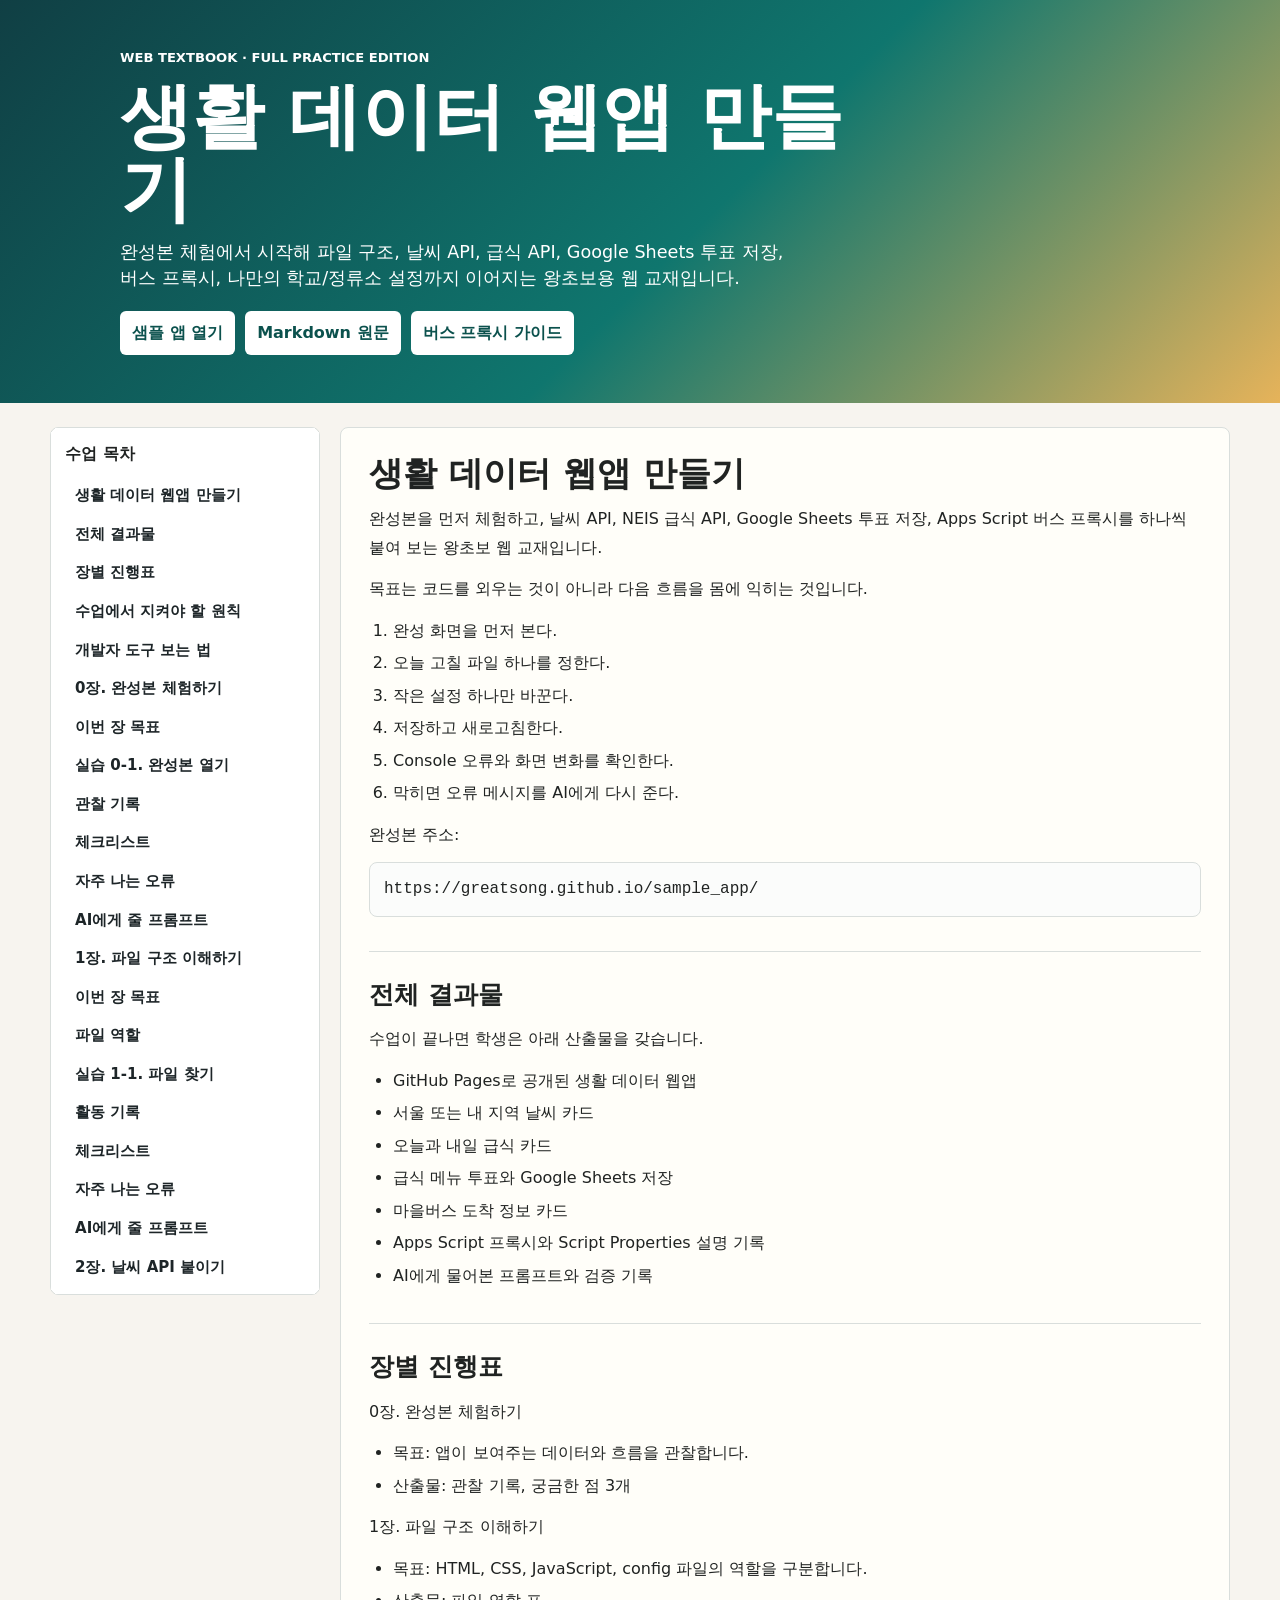
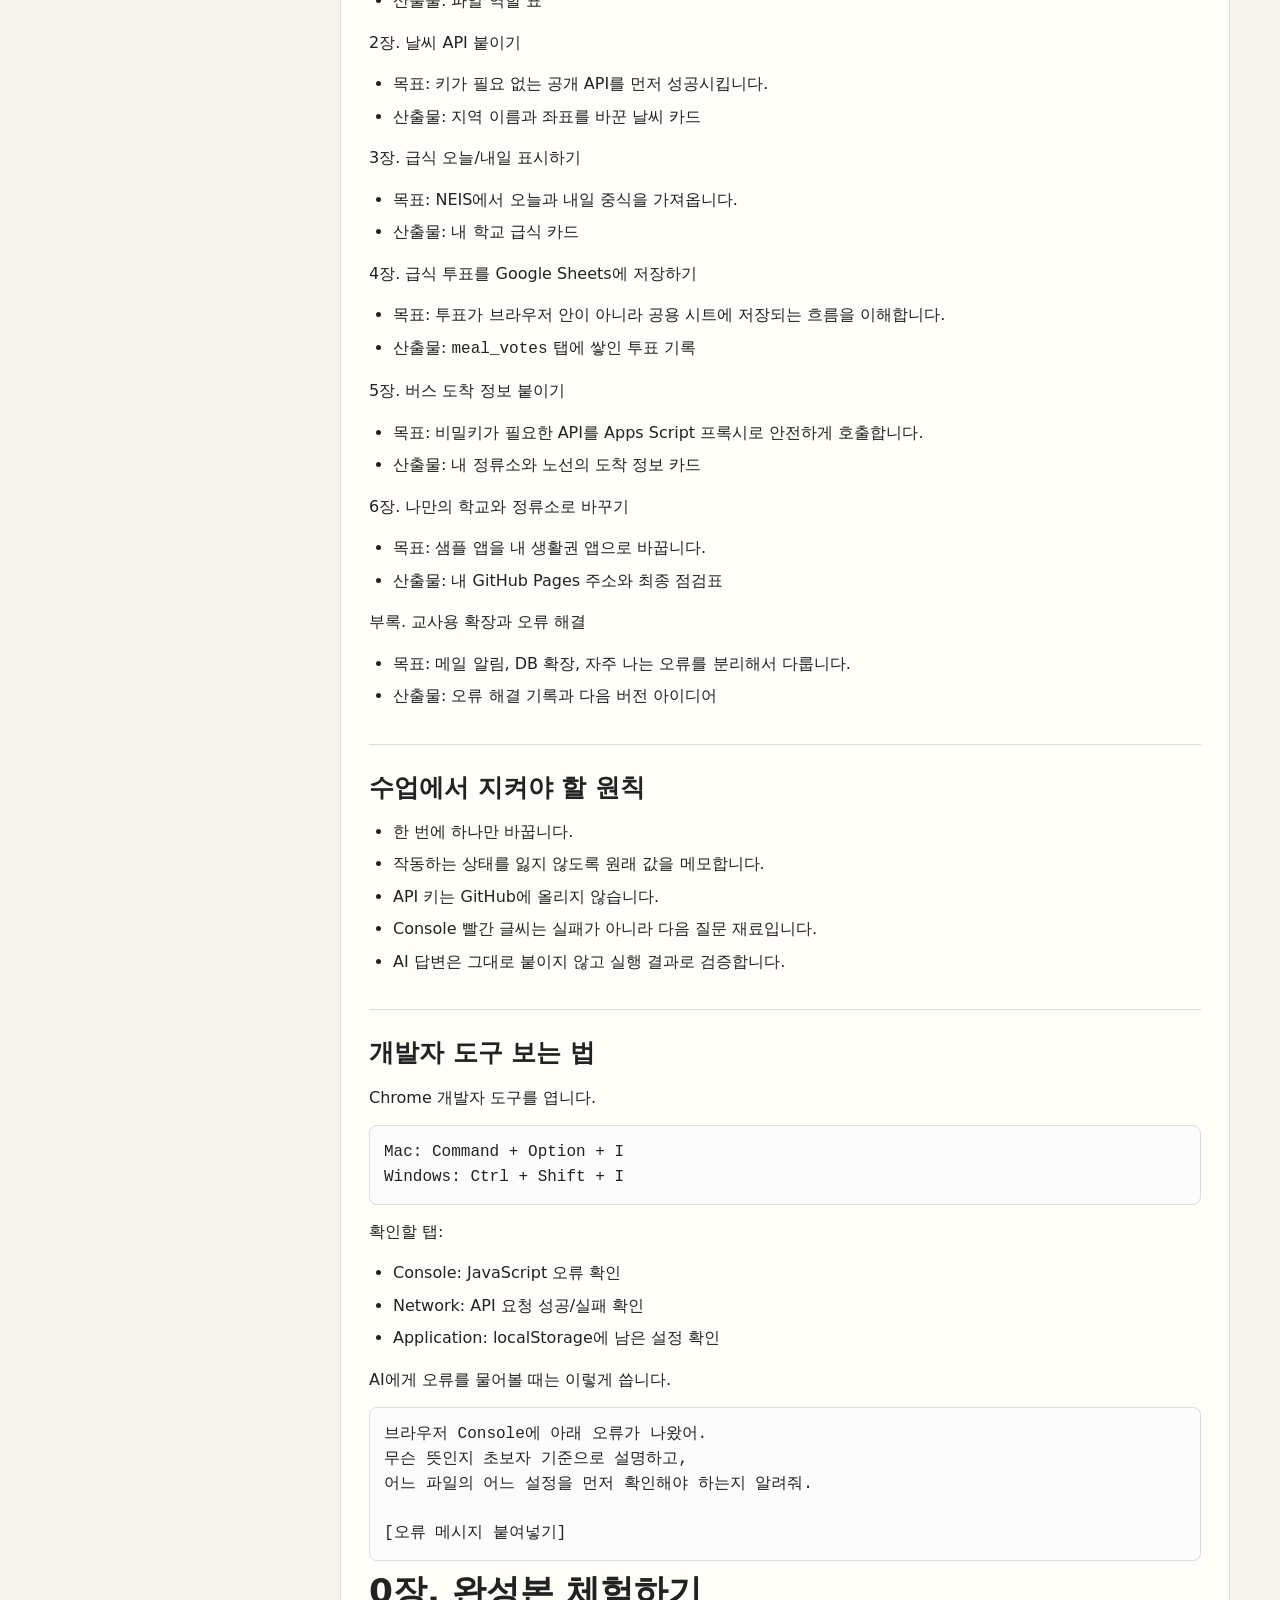
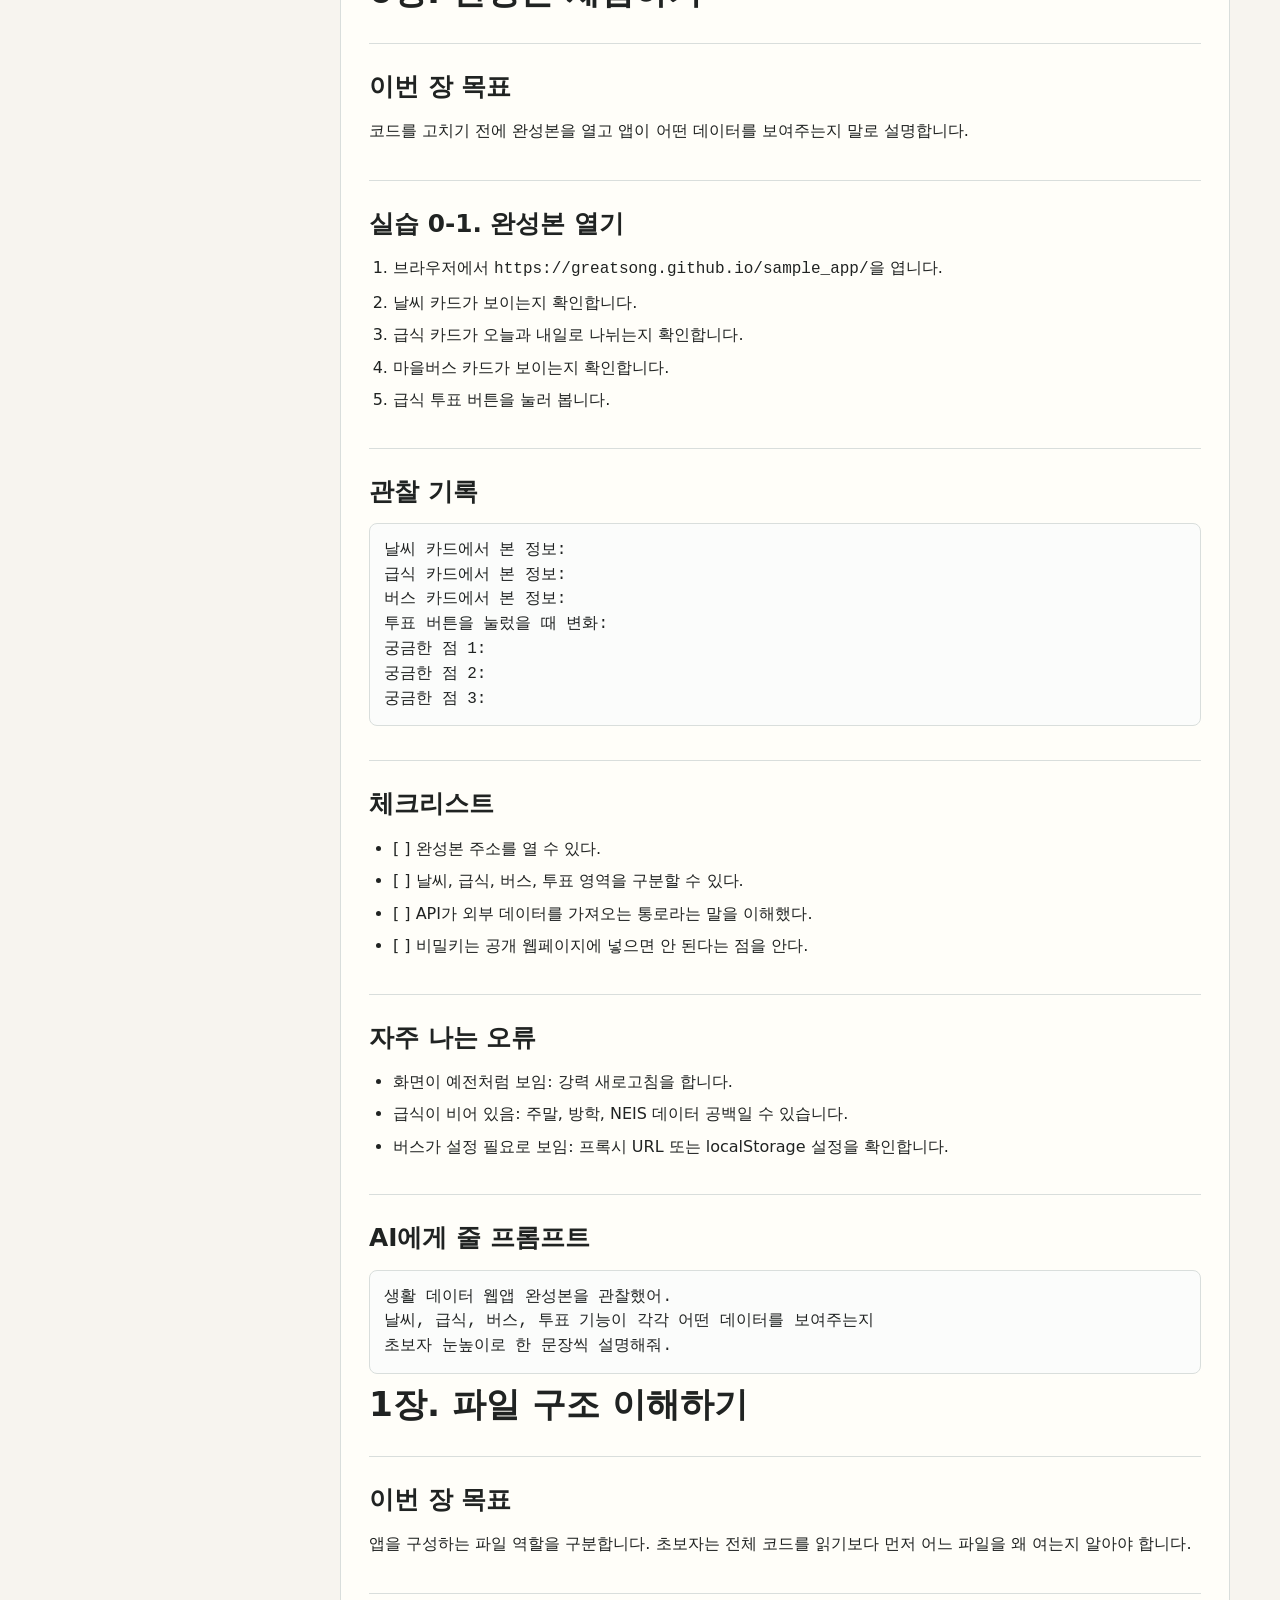
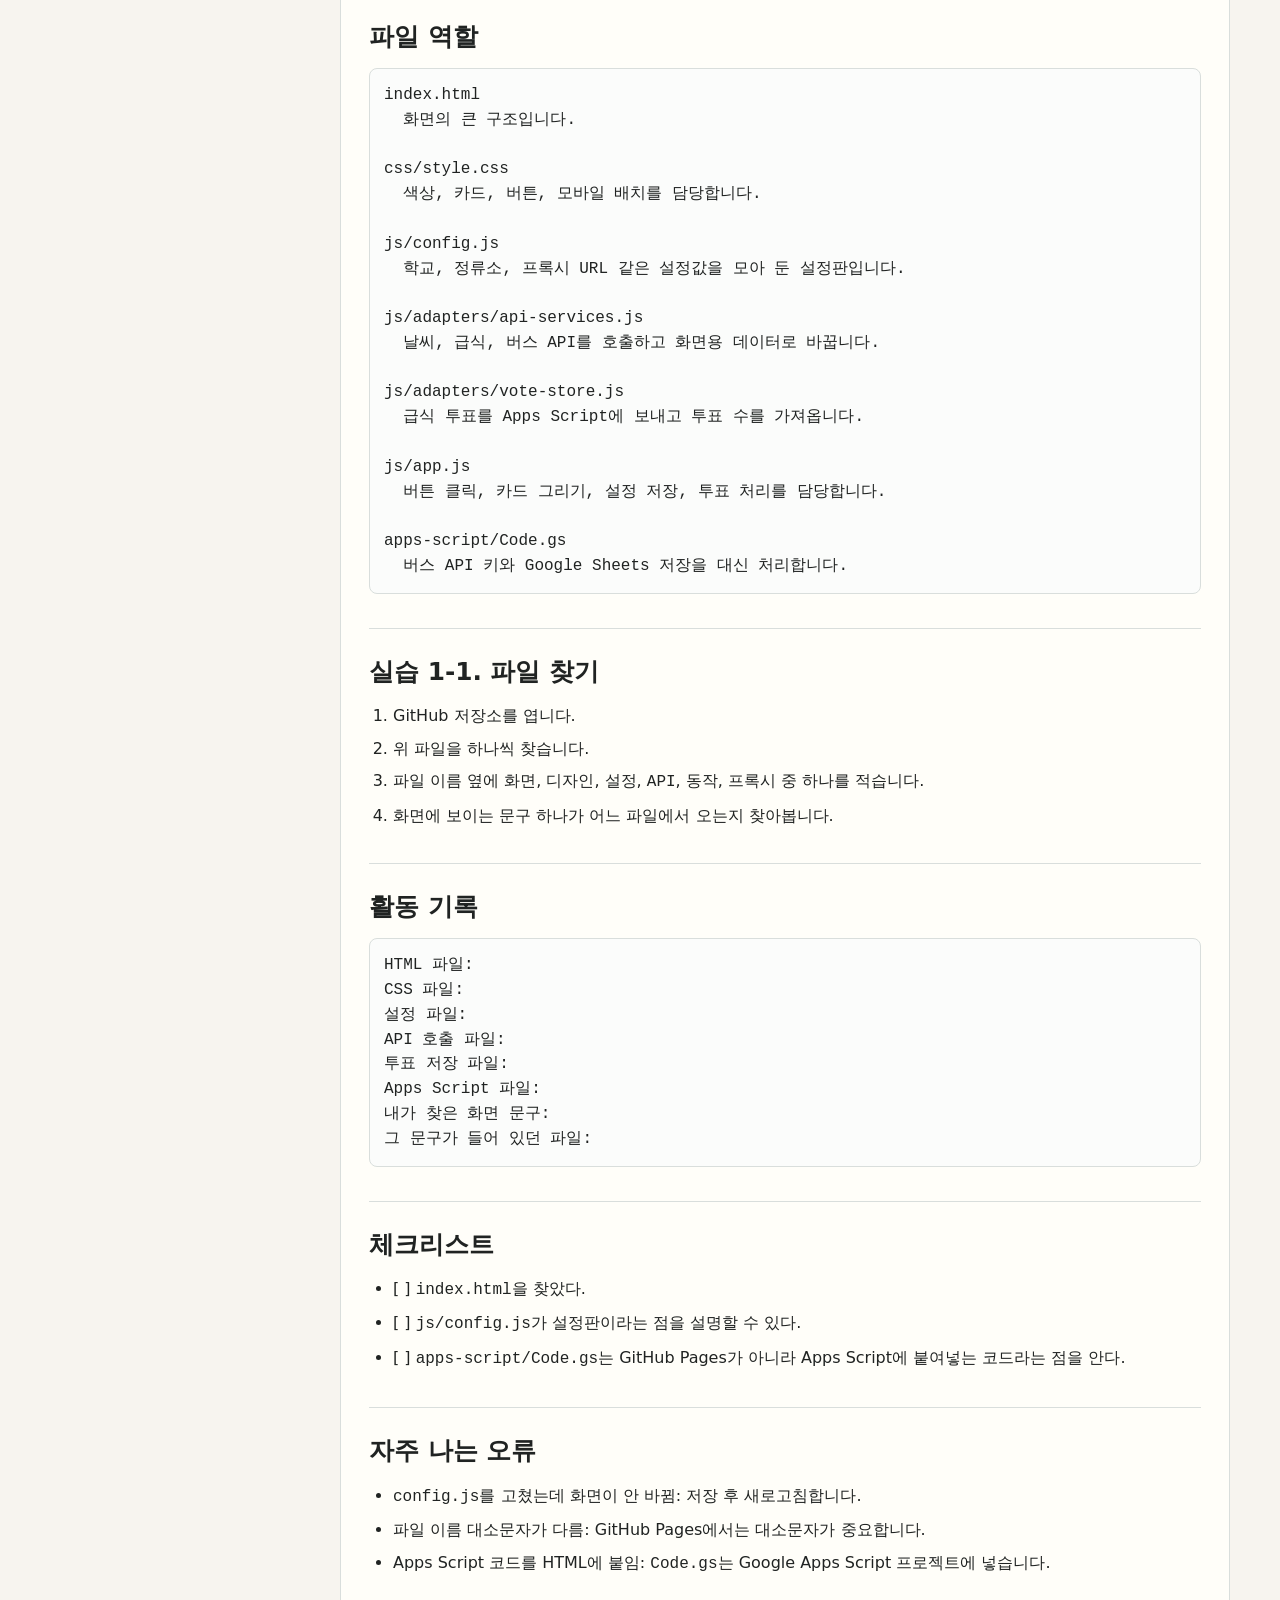
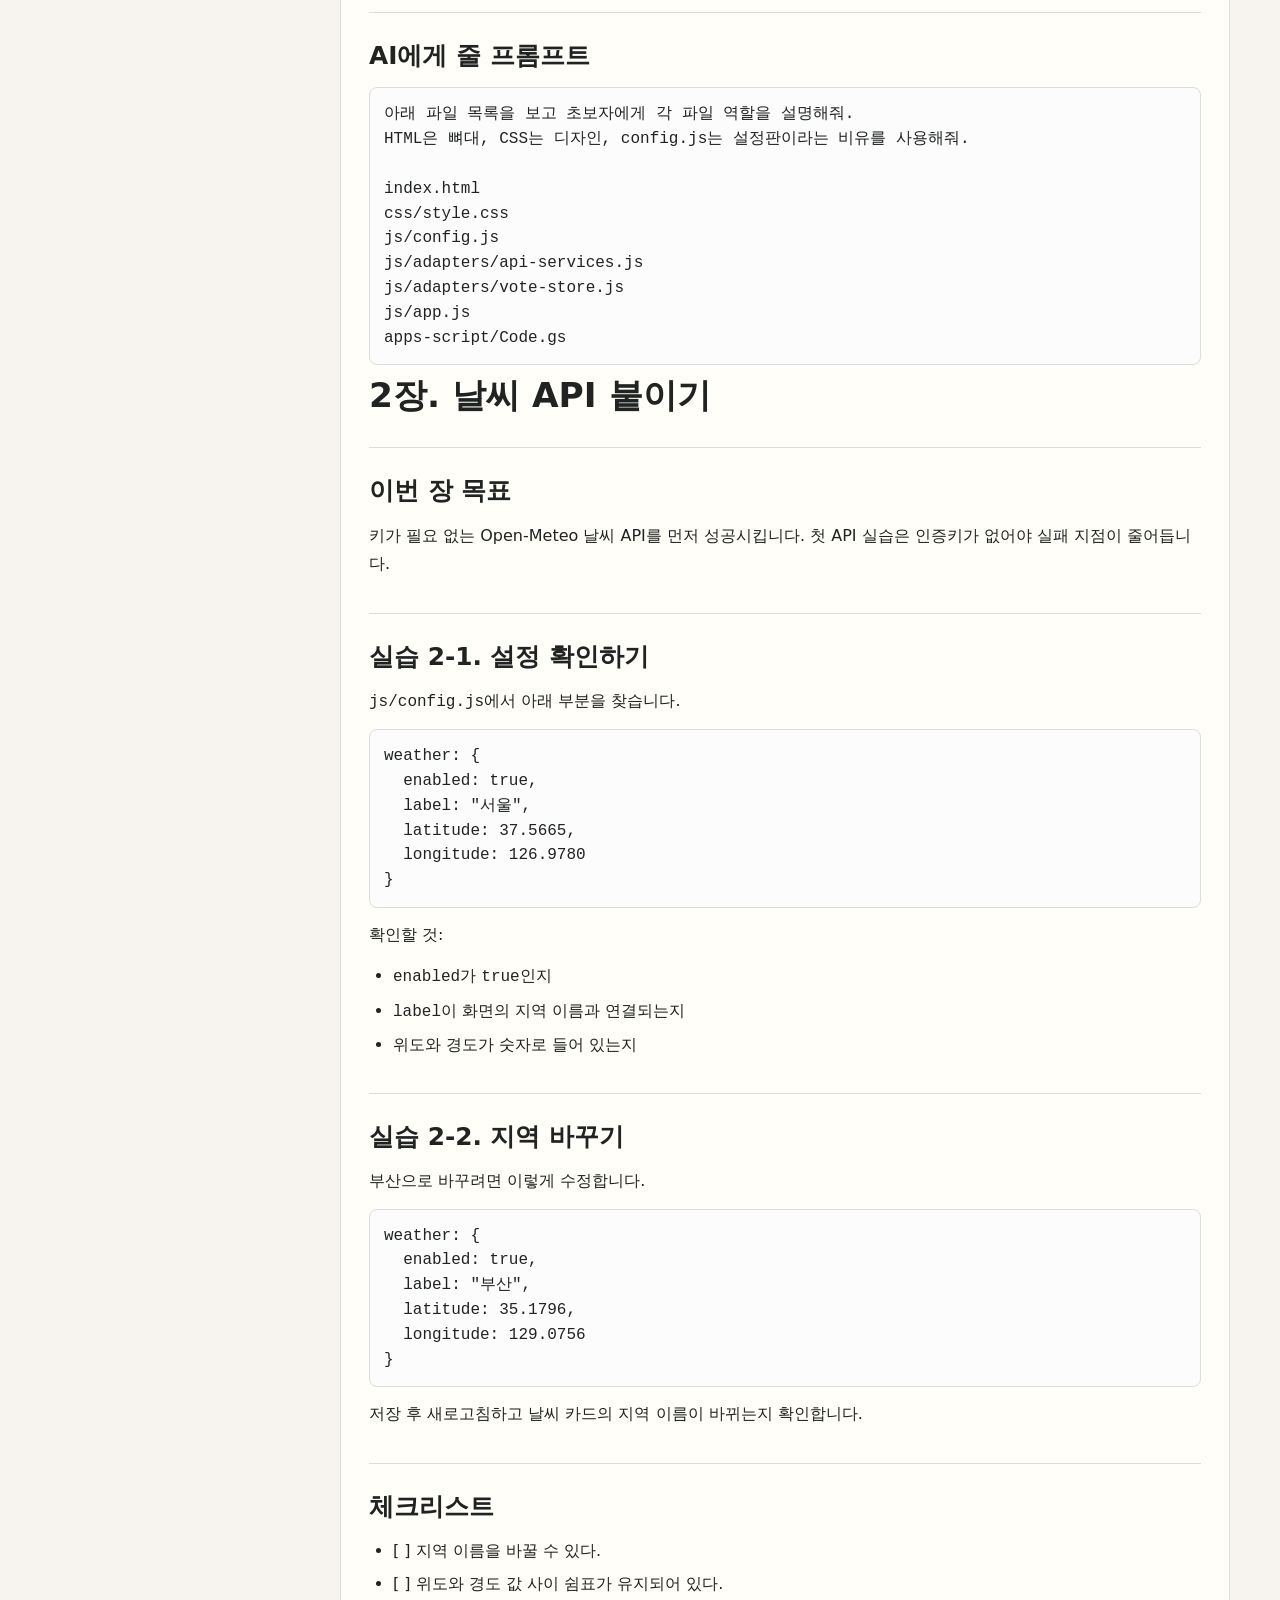
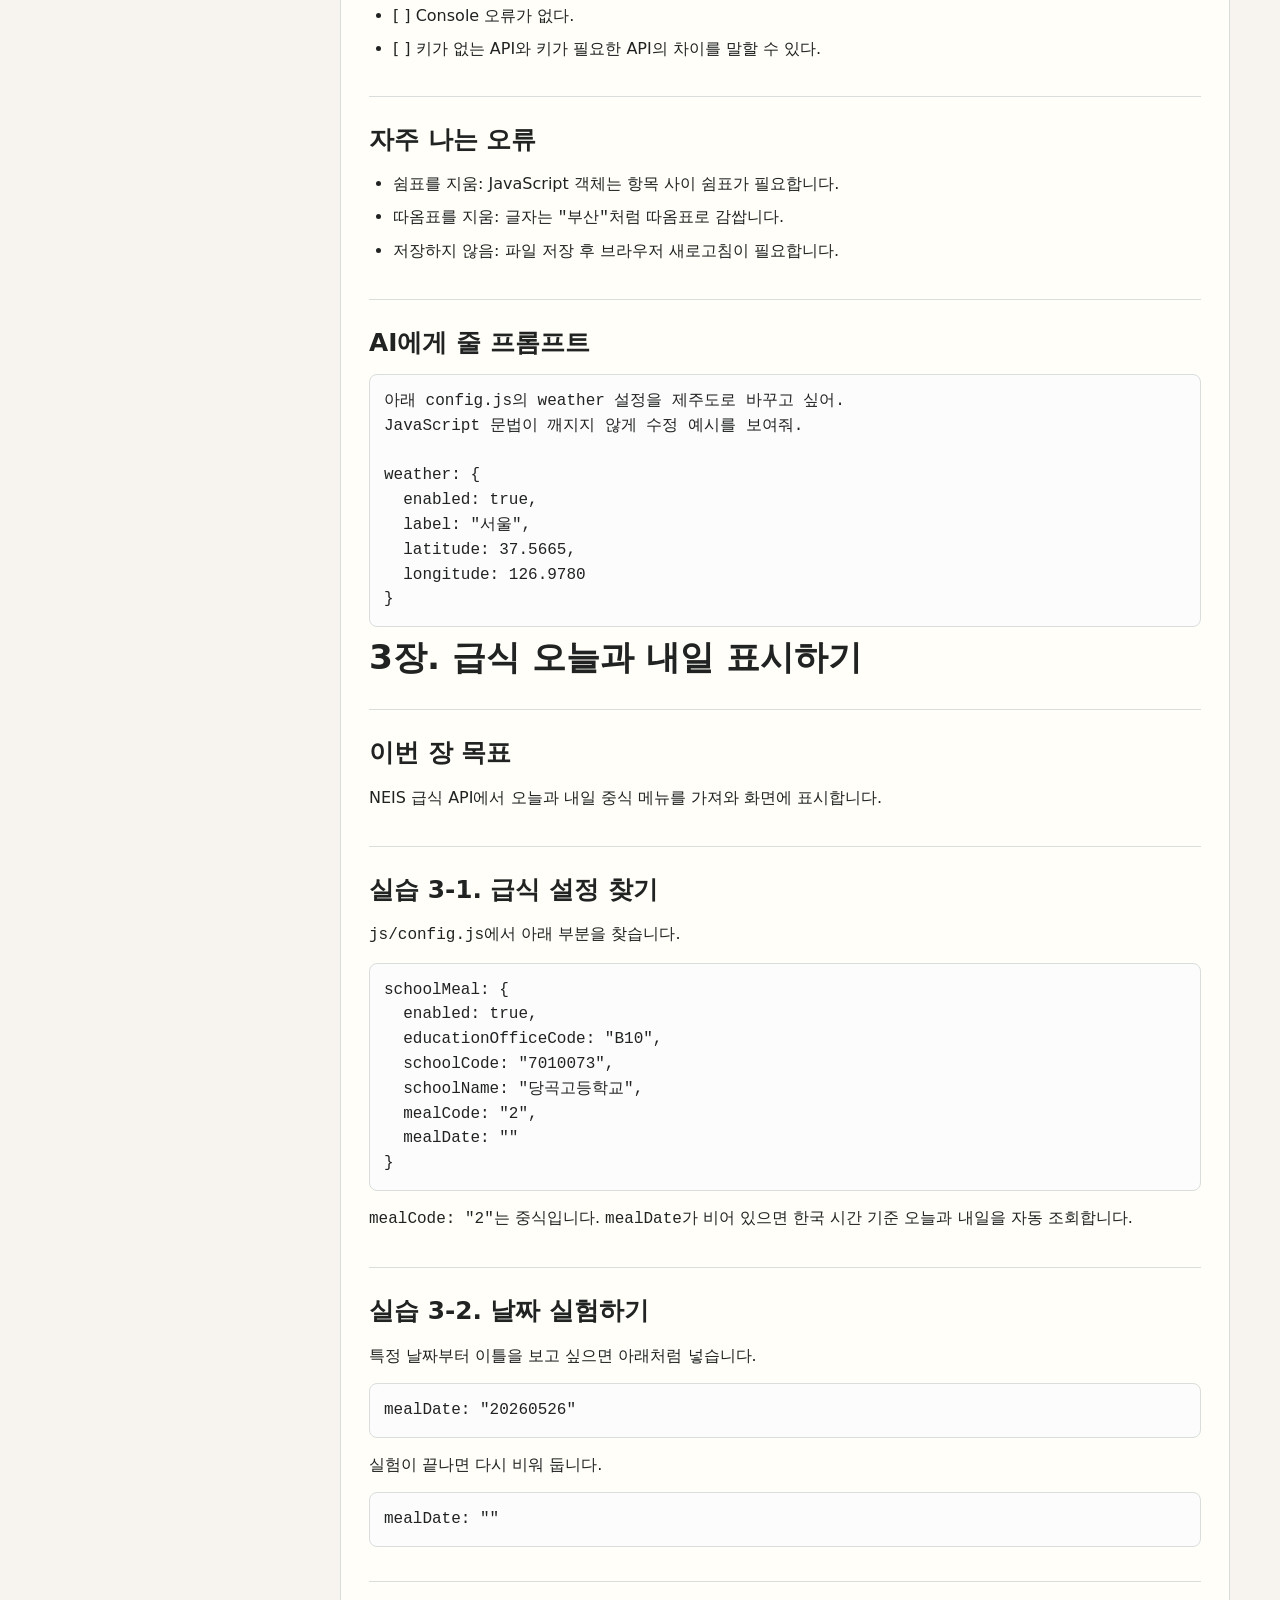
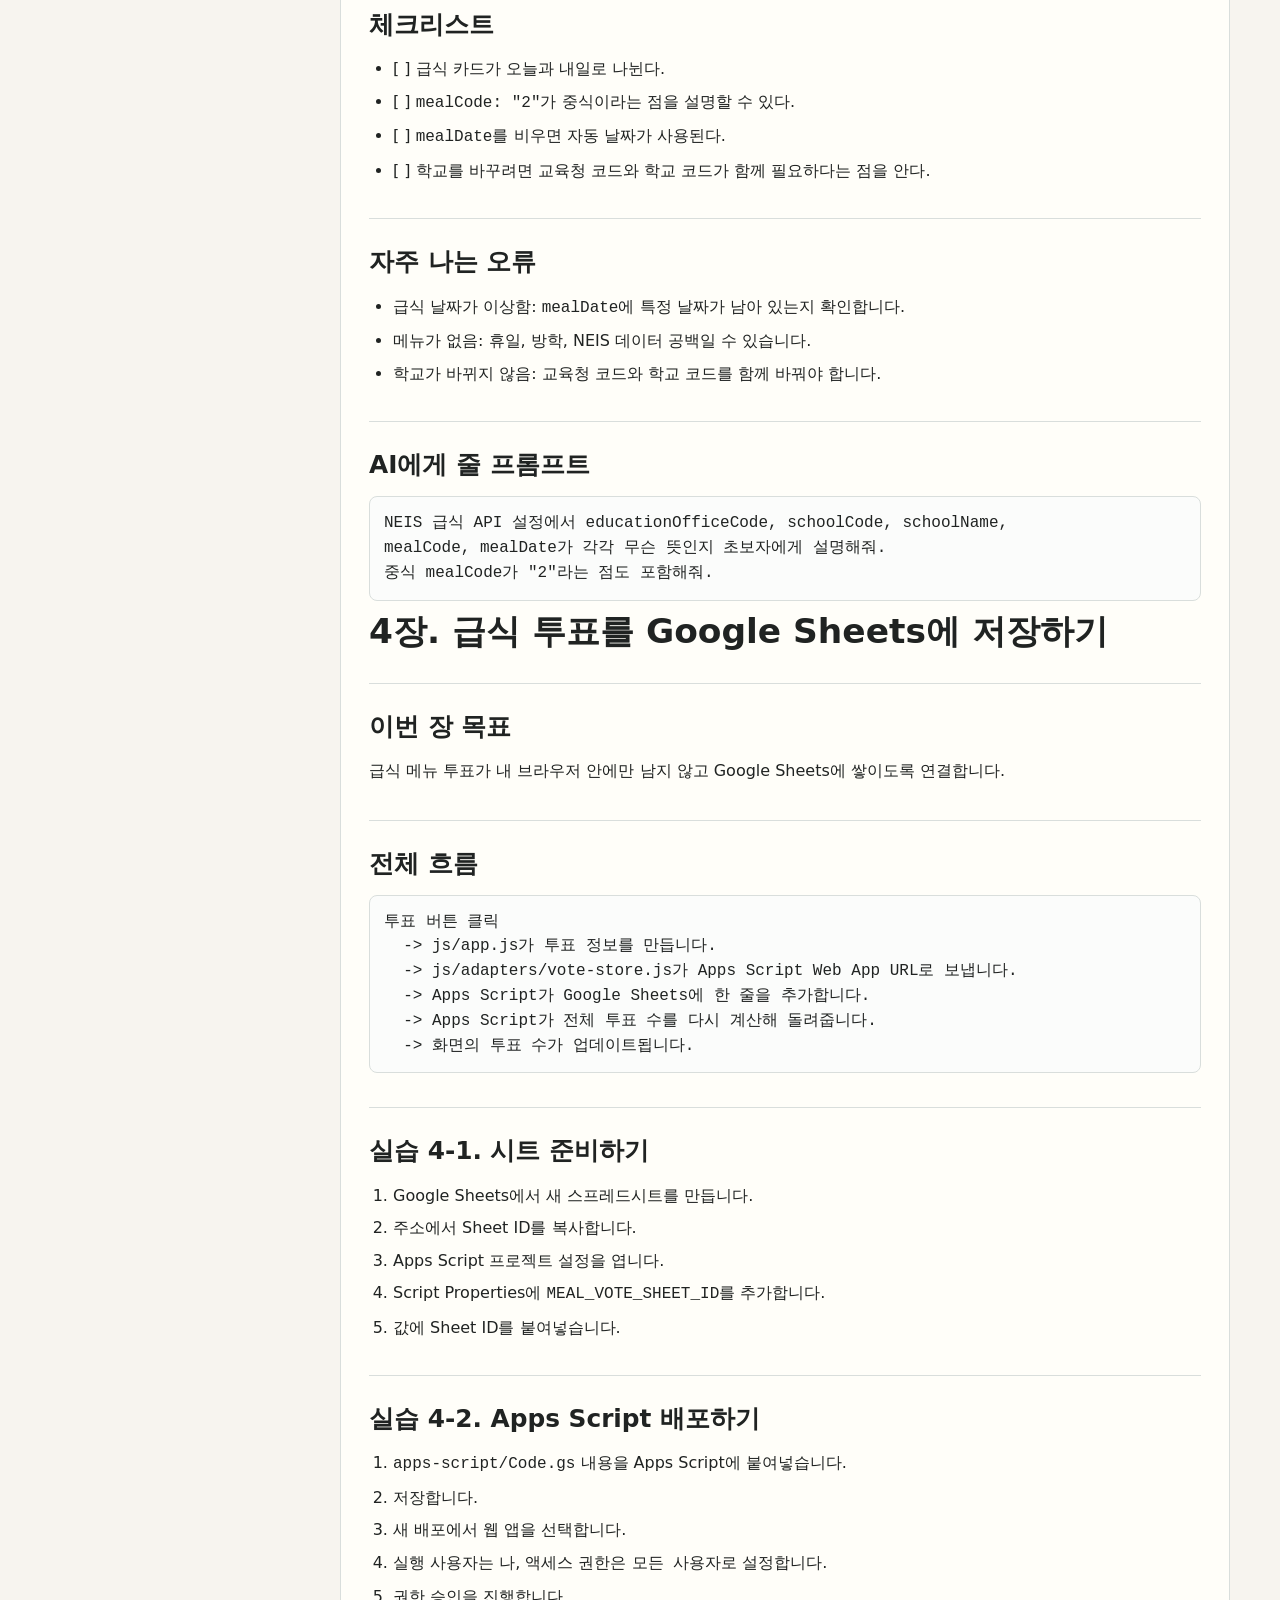
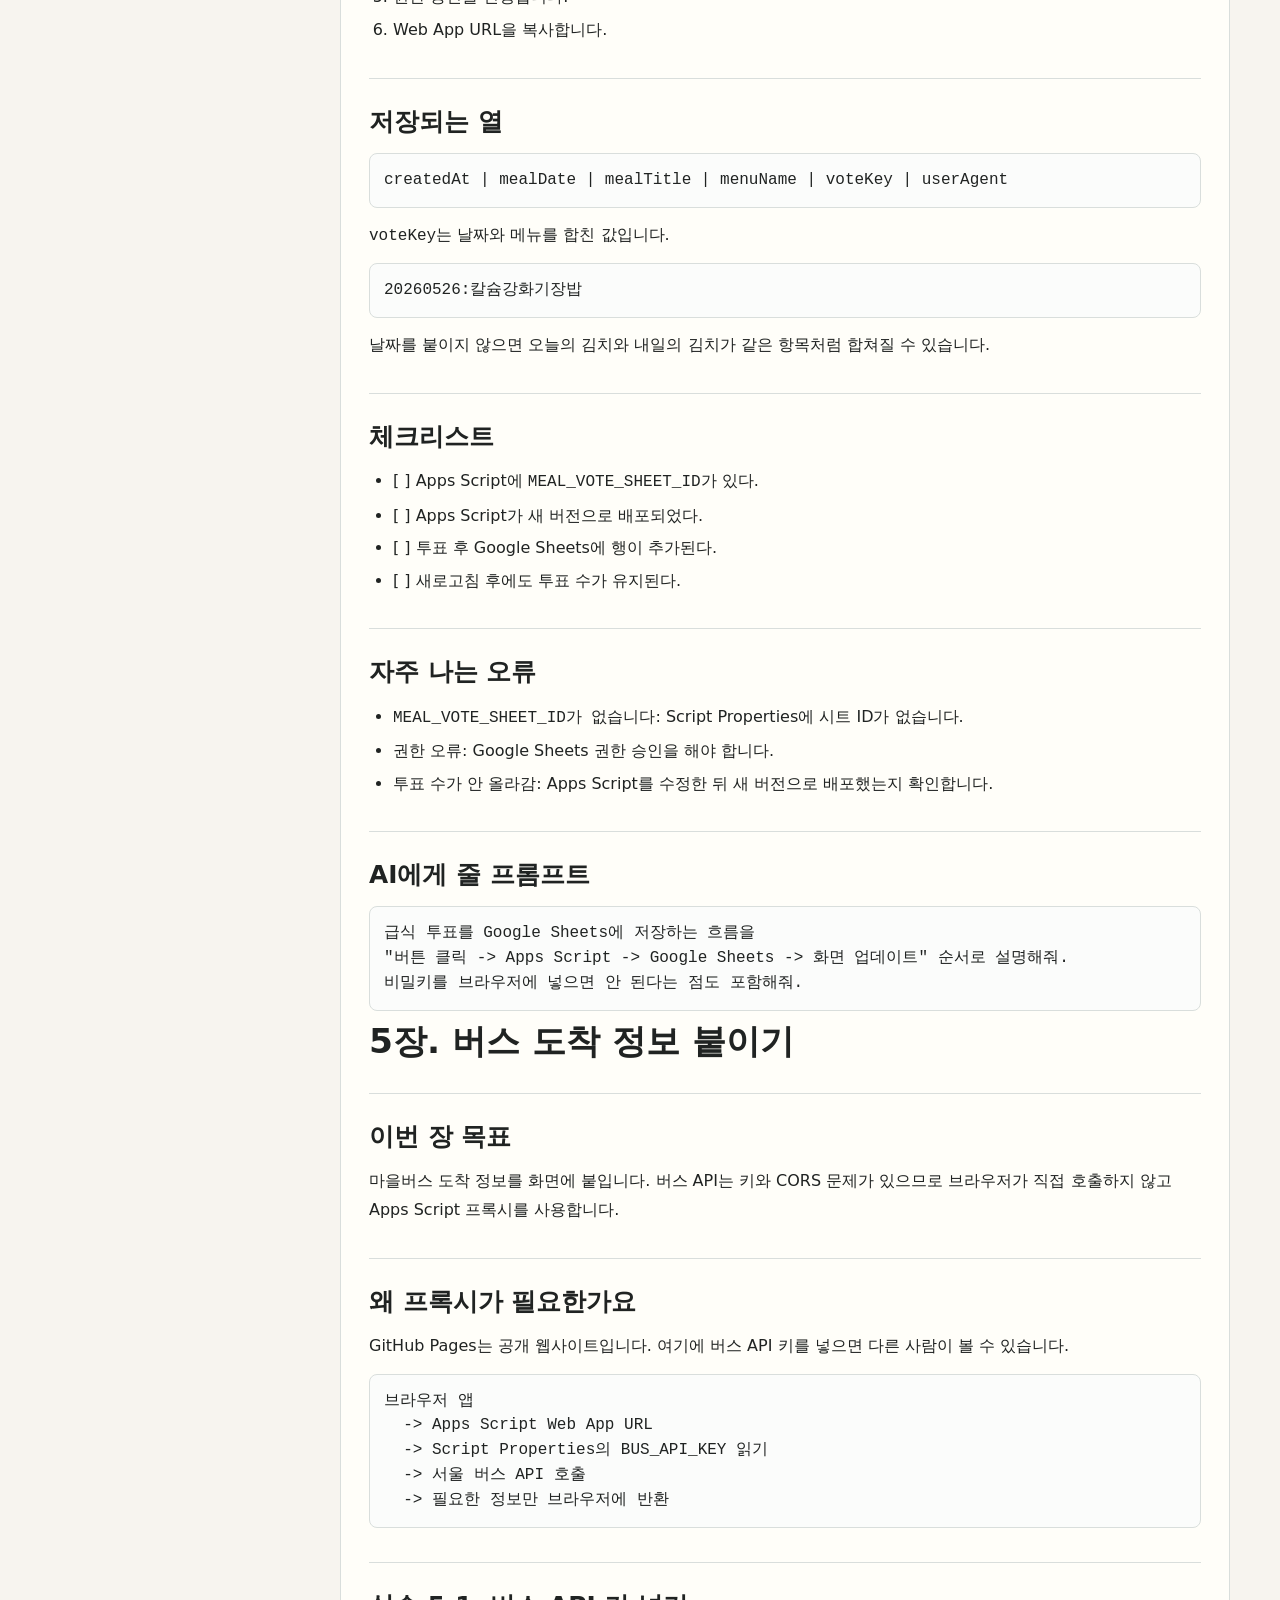
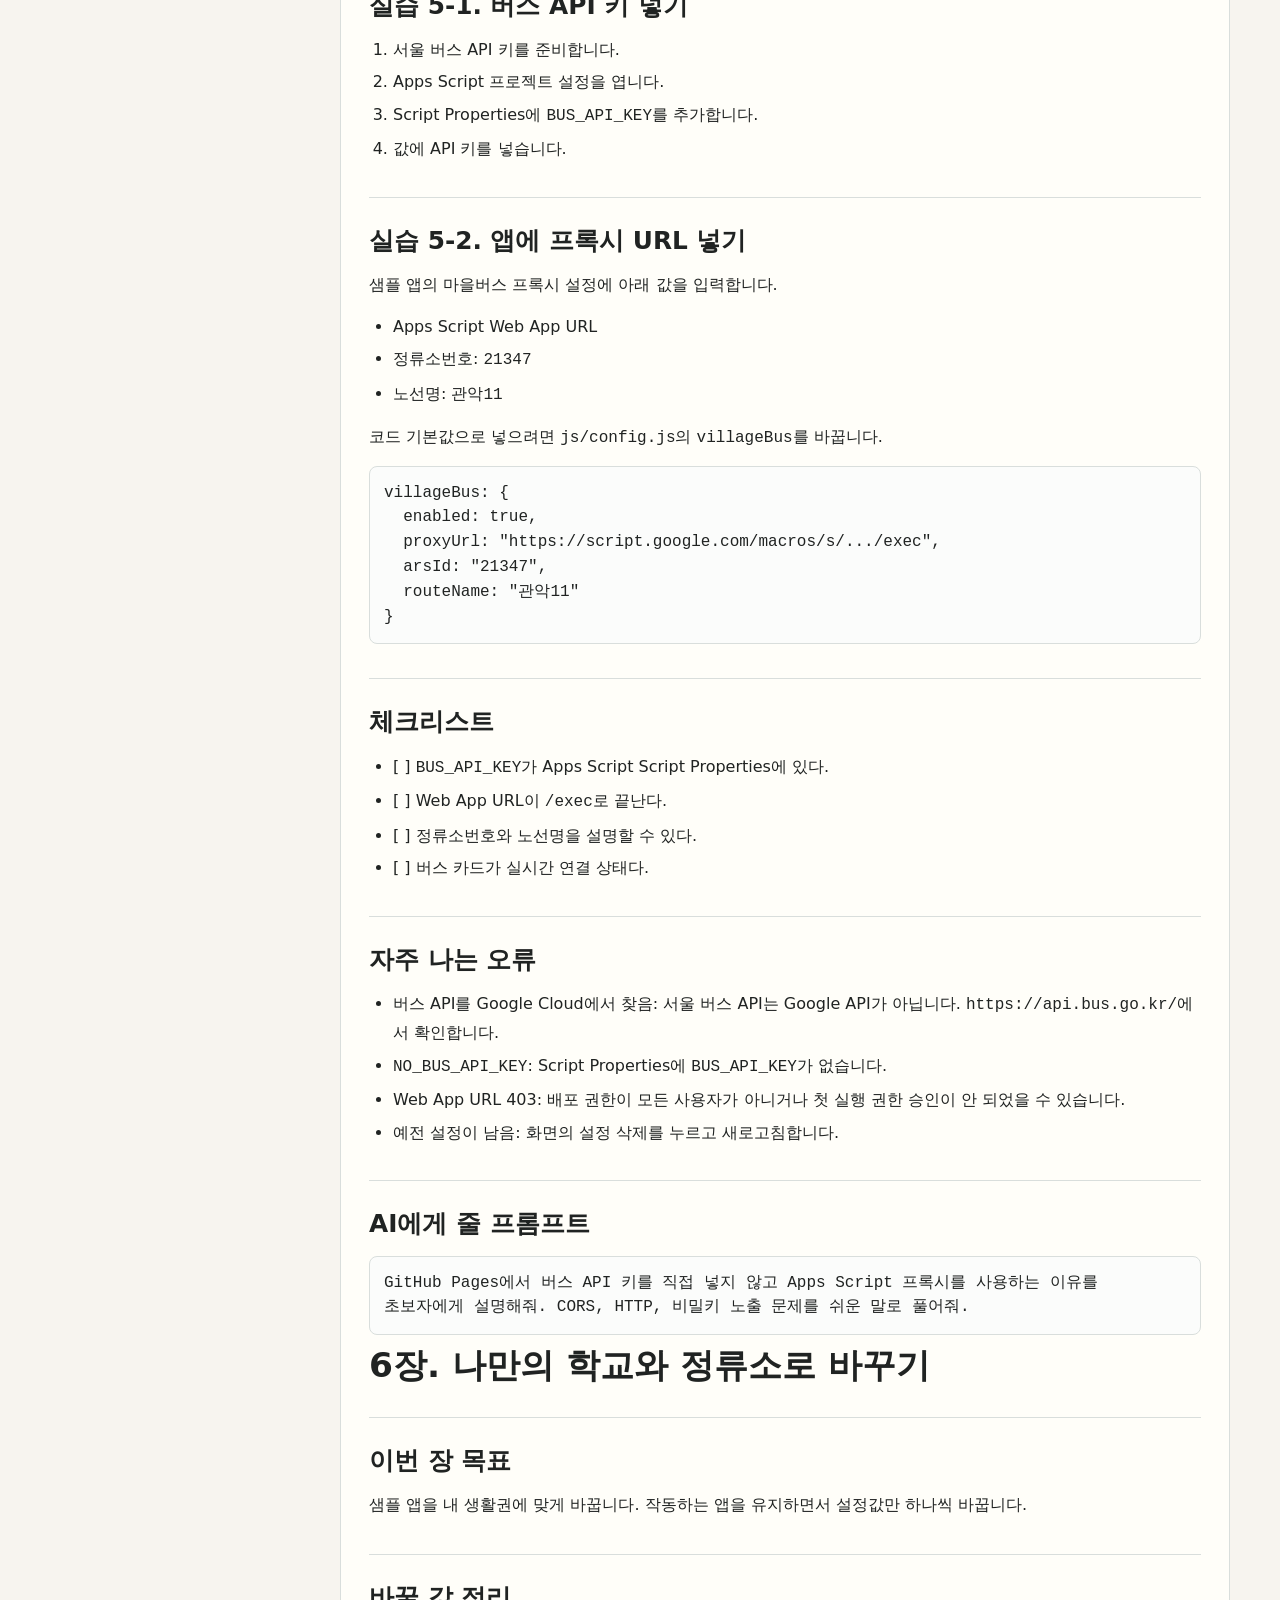
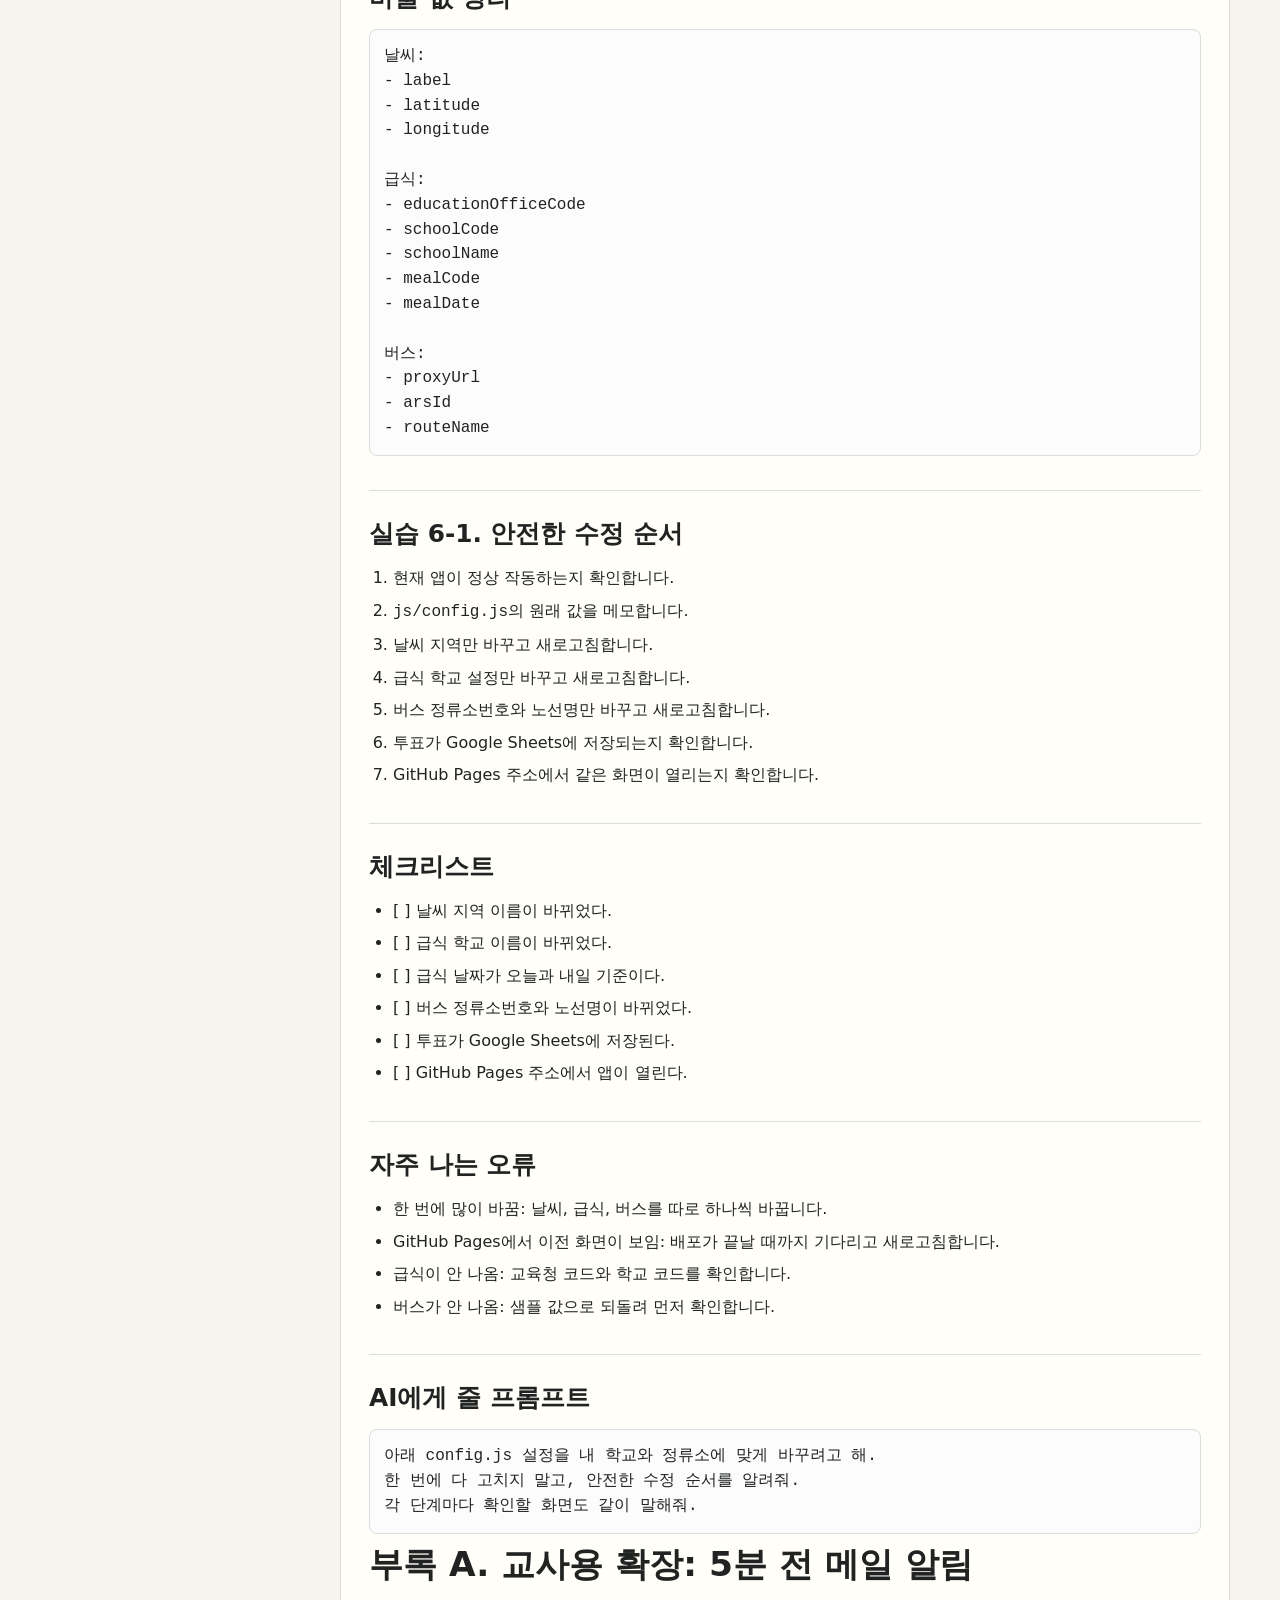
==== commit 0b7f7ccb: "Inline full textbook content" ====
--- a/textbook.html
+++ b/textbook.html
@@ -6,7 +6,7 @@
     <title>생활 데이터 웹앱 만들기 웹 교재</title>
     <link rel="stylesheet" href="./css/style.css">
     <style>
-      :root{--book-bg:#f7f4ef;--paper:#fffef9;--ink:#202322;--soft:#eef7f4;--note:#fff7df;--warn:#fff0f0}
+      :root{--book-bg:#f7f4ef;--paper:#fffef9;--ink:#202322;--soft:#eef7f4}
       body{background:var(--book-bg);color:var(--ink)}
       .book-hero{min-height:340px}
       .book-wrap{width:min(1180px,calc(100% - 32px));margin:24px auto 72px;display:grid;grid-template-columns:270px minmax(0,1fr);gap:20px}
@@ -14,7 +14,6 @@
       .book-nav strong{display:block;margin-bottom:10px}
       .book-nav a{display:block;border-radius:6px;padding:8px 10px;color:var(--text);text-decoration:none;font-weight:750;font-size:.94rem}
       .book-nav a:hover{background:#e7f5f2;color:var(--accent-dark)}
-      .book-main{display:grid;gap:18px}
       .book-panel{border:1px solid var(--line);border-radius:8px;background:var(--paper);padding:28px}
       .book-panel h1{font-size:2.15rem;margin:0 0 14px}
       .book-panel h2{font-size:1.55rem;margin:34px 0 12px;border-top:1px solid var(--line);padding-top:24px}
@@ -27,10 +26,6 @@
       .book-panel blockquote{margin:14px 0;padding:14px 16px;border-left:4px solid var(--accent);background:var(--soft);border-radius:6px}
       .top-links{display:flex;flex-wrap:wrap;gap:10px;margin-top:20px}
       .top-links a{border-radius:6px;padding:10px 12px;background:white;color:var(--accent-dark);text-decoration:none;font-weight:800}
-      .loading{color:var(--muted)}
-      .book-meta{display:flex;flex-wrap:wrap;gap:8px;margin:12px 0 0}
-      .pill{display:inline-flex;align-items:center;border-radius:999px;padding:5px 10px;background:#e7f5f2;color:var(--accent-dark);font-size:.86rem;font-weight:800}
-      .section-card{border:1px solid var(--line);border-radius:8px;background:#fff;padding:14px;margin:16px 0}
       @media(max-width:860px){.book-wrap{grid-template-columns:1fr}.book-nav{position:static;max-height:none}.book-nav a{display:inline-block}.book-panel{padding:18px}.book-hero{min-height:420px}}
     </style>
   </head>
@@ -40,159 +35,559 @@
         <p class="eyebrow">Web Textbook · Full Practice Edition</p>
         <h1>생활 데이터 웹앱 만들기</h1>
         <p class="lead">완성본 체험에서 시작해 파일 구조, 날씨 API, 급식 API, Google Sheets 투표 저장, 버스 프록시, 나만의 학교/정류소 설정까지 이어지는 왕초보용 웹 교재입니다.</p>
-        <div class="top-links">
-          <a href="./">샘플 앱 열기</a>
-          <a href="./docs/TEXTBOOK.md">Markdown 원문</a>
-          <a href="./docs/BUS_PROXY_GUIDE.md">버스 프록시 가이드</a>
-        </div>
+        <div class="top-links"><a href="./">샘플 앱 열기</a><a href="./docs/TEXTBOOK.md">Markdown 원문</a><a href="./docs/BUS_PROXY_GUIDE.md">버스 프록시 가이드</a></div>
       </div>
     </header>
-
     <div class="book-wrap">
-      <nav class="book-nav" aria-label="교재 목차">
-        <strong>수업 목차</strong>
-        <div id="toc"><span class="loading">목차를 불러오는 중입니다.</span></div>
-      </nav>
-
-      <main class="book-main">
-        <article id="content" class="book-panel">
-          <p class="loading">교재 본문을 불러오는 중입니다.</p>
-        </article>
-      </main>
+      <nav class="book-nav" aria-label="교재 목차"><strong>수업 목차</strong><a href="#section-0-생활-데이터-웹앱-만들기">생활 데이터 웹앱 만들기</a>
+<a href="#section-1-전체-결과물">전체 결과물</a>
+<a href="#section-2-장별-진행표">장별 진행표</a>
+<a href="#section-3-수업에서-지켜야-할-원칙">수업에서 지켜야 할 원칙</a>
+<a href="#section-4-개발자-도구-보는-법">개발자 도구 보는 법</a>
+<a href="#section-5-0장-완성본-체험하기">0장. 완성본 체험하기</a>
+<a href="#section-6-이번-장-목표">이번 장 목표</a>
+<a href="#section-7-실습-0-1-완성본-열기">실습 0-1. 완성본 열기</a>
+<a href="#section-8-관찰-기록">관찰 기록</a>
+<a href="#section-9-체크리스트">체크리스트</a>
+<a href="#section-10-자주-나는-오류">자주 나는 오류</a>
+<a href="#section-11-ai에게-줄-프롬프트">AI에게 줄 프롬프트</a>
+<a href="#section-12-1장-파일-구조-이해하기">1장. 파일 구조 이해하기</a>
+<a href="#section-13-이번-장-목표">이번 장 목표</a>
+<a href="#section-14-파일-역할">파일 역할</a>
+<a href="#section-15-실습-1-1-파일-찾기">실습 1-1. 파일 찾기</a>
+<a href="#section-16-활동-기록">활동 기록</a>
+<a href="#section-17-체크리스트">체크리스트</a>
+<a href="#section-18-자주-나는-오류">자주 나는 오류</a>
+<a href="#section-19-ai에게-줄-프롬프트">AI에게 줄 프롬프트</a>
+<a href="#section-20-2장-날씨-api-붙이기">2장. 날씨 API 붙이기</a>
+<a href="#section-21-이번-장-목표">이번 장 목표</a>
+<a href="#section-22-실습-2-1-설정-확인하기">실습 2-1. 설정 확인하기</a>
+<a href="#section-23-실습-2-2-지역-바꾸기">실습 2-2. 지역 바꾸기</a>
+<a href="#section-24-체크리스트">체크리스트</a>
+<a href="#section-25-자주-나는-오류">자주 나는 오류</a>
+<a href="#section-26-ai에게-줄-프롬프트">AI에게 줄 프롬프트</a>
+<a href="#section-27-3장-급식-오늘과-내일-표시하기">3장. 급식 오늘과 내일 표시하기</a>
+<a href="#section-28-이번-장-목표">이번 장 목표</a>
+<a href="#section-29-실습-3-1-급식-설정-찾기">실습 3-1. 급식 설정 찾기</a>
+<a href="#section-30-실습-3-2-날짜-실험하기">실습 3-2. 날짜 실험하기</a>
+<a href="#section-31-체크리스트">체크리스트</a>
+<a href="#section-32-자주-나는-오류">자주 나는 오류</a>
+<a href="#section-33-ai에게-줄-프롬프트">AI에게 줄 프롬프트</a>
+<a href="#section-34-4장-급식-투표를-google-sheets에-저장하기">4장. 급식 투표를 Google Sheets에 저장하기</a>
+<a href="#section-35-이번-장-목표">이번 장 목표</a>
+<a href="#section-36-전체-흐름">전체 흐름</a>
+<a href="#section-37-실습-4-1-시트-준비하기">실습 4-1. 시트 준비하기</a>
+<a href="#section-38-실습-4-2-apps-script-배포하기">실습 4-2. Apps Script 배포하기</a>
+<a href="#section-39-저장되는-열">저장되는 열</a>
+<a href="#section-40-체크리스트">체크리스트</a>
+<a href="#section-41-자주-나는-오류">자주 나는 오류</a>
+<a href="#section-42-ai에게-줄-프롬프트">AI에게 줄 프롬프트</a>
+<a href="#section-43-5장-버스-도착-정보-붙이기">5장. 버스 도착 정보 붙이기</a>
+<a href="#section-44-이번-장-목표">이번 장 목표</a>
+<a href="#section-45-왜-프록시가-필요한가요">왜 프록시가 필요한가요</a>
+<a href="#section-46-실습-5-1-버스-api-키-넣기">실습 5-1. 버스 API 키 넣기</a>
+<a href="#section-47-실습-5-2-앱에-프록시-url-넣기">실습 5-2. 앱에 프록시 URL 넣기</a>
+<a href="#section-48-체크리스트">체크리스트</a>
+<a href="#section-49-자주-나는-오류">자주 나는 오류</a>
+<a href="#section-50-ai에게-줄-프롬프트">AI에게 줄 프롬프트</a>
+<a href="#section-51-6장-나만의-학교와-정류소로-바꾸기">6장. 나만의 학교와 정류소로 바꾸기</a>
+<a href="#section-52-이번-장-목표">이번 장 목표</a>
+<a href="#section-53-바꿀-값-정리">바꿀 값 정리</a>
+<a href="#section-54-실습-6-1-안전한-수정-순서">실습 6-1. 안전한 수정 순서</a>
+<a href="#section-55-체크리스트">체크리스트</a>
+<a href="#section-56-자주-나는-오류">자주 나는 오류</a>
+<a href="#section-57-ai에게-줄-프롬프트">AI에게 줄 프롬프트</a>
+<a href="#section-58-부록-a-교사용-확장-5분-전-메일-알림">부록 A. 교사용 확장: 5분 전 메일 알림</a>
+<a href="#section-59-부록-b-문제-해결">부록 B. 문제 해결</a>
+<a href="#section-60-화면이-안-열릴-때">화면이 안 열릴 때</a>
+<a href="#section-61-날씨가-안-나올-때">날씨가 안 나올 때</a>
+<a href="#section-62-급식이-안-나올-때">급식이 안 나올 때</a>
+<a href="#section-63-투표가-저장되지-않을-때">투표가 저장되지 않을 때</a>
+<a href="#section-64-버스가-안-나올-때">버스가 안 나올 때</a>
+<a href="#section-65-마무리-활동">마무리 활동</a>
+<a href="#section-66-1분-발표-구조">1분 발표 구조</a>
+<a href="#section-67-자기-평가">자기 평가</a></nav>
+      <main><article class="book-panel"><h1 id="section-0-생활-데이터-웹앱-만들기">생활 데이터 웹앱 만들기</h1>
+<p>완성본을 먼저 체험하고, 날씨 API, NEIS 급식 API, Google Sheets 투표 저장, Apps Script 버스 프록시를 하나씩 붙여 보는 왕초보 웹 교재입니다.</p>
+<p>목표는 코드를 외우는 것이 아니라 다음 흐름을 몸에 익히는 것입니다.</p>
+<ol>
+<li>완성 화면을 먼저 본다.</li>
+<li>오늘 고칠 파일 하나를 정한다.</li>
+<li>작은 설정 하나만 바꾼다.</li>
+<li>저장하고 새로고침한다.</li>
+<li>Console 오류와 화면 변화를 확인한다.</li>
+<li>막히면 오류 메시지를 AI에게 다시 준다.</li>
+</ol>
+<p>완성본 주소:</p>
+<pre><code>https://greatsong.github.io/sample_app/</code></pre>
+<h2 id="section-1-전체-결과물">전체 결과물</h2>
+<p>수업이 끝나면 학생은 아래 산출물을 갖습니다.</p>
+<ul>
+<li>GitHub Pages로 공개된 생활 데이터 웹앱</li>
+<li>서울 또는 내 지역 날씨 카드</li>
+<li>오늘과 내일 급식 카드</li>
+<li>급식 메뉴 투표와 Google Sheets 저장</li>
+<li>마을버스 도착 정보 카드</li>
+<li>Apps Script 프록시와 Script Properties 설명 기록</li>
+<li>AI에게 물어본 프롬프트와 검증 기록</li>
+</ul>
+<h2 id="section-2-장별-진행표">장별 진행표</h2>
+<p>0장. 완성본 체험하기</p>
+<ul>
+<li>목표: 앱이 보여주는 데이터와 흐름을 관찰합니다.</li>
+<li>산출물: 관찰 기록, 궁금한 점 3개</li>
+</ul>
+<p>1장. 파일 구조 이해하기</p>
+<ul>
+<li>목표: HTML, CSS, JavaScript, config 파일의 역할을 구분합니다.</li>
+<li>산출물: 파일 역할 표</li>
+</ul>
+<p>2장. 날씨 API 붙이기</p>
+<ul>
+<li>목표: 키가 필요 없는 공개 API를 먼저 성공시킵니다.</li>
+<li>산출물: 지역 이름과 좌표를 바꾼 날씨 카드</li>
+</ul>
+<p>3장. 급식 오늘/내일 표시하기</p>
+<ul>
+<li>목표: NEIS에서 오늘과 내일 중식을 가져옵니다.</li>
+<li>산출물: 내 학교 급식 카드</li>
+</ul>
+<p>4장. 급식 투표를 Google Sheets에 저장하기</p>
+<ul>
+<li>목표: 투표가 브라우저 안이 아니라 공용 시트에 저장되는 흐름을 이해합니다.</li>
+<li>산출물: <code>meal_votes</code> 탭에 쌓인 투표 기록</li>
+</ul>
+<p>5장. 버스 도착 정보 붙이기</p>
+<ul>
+<li>목표: 비밀키가 필요한 API를 Apps Script 프록시로 안전하게 호출합니다.</li>
+<li>산출물: 내 정류소와 노선의 도착 정보 카드</li>
+</ul>
+<p>6장. 나만의 학교와 정류소로 바꾸기</p>
+<ul>
+<li>목표: 샘플 앱을 내 생활권 앱으로 바꿉니다.</li>
+<li>산출물: 내 GitHub Pages 주소와 최종 점검표</li>
+</ul>
+<p>부록. 교사용 확장과 오류 해결</p>
+<ul>
+<li>목표: 메일 알림, DB 확장, 자주 나는 오류를 분리해서 다룹니다.</li>
+<li>산출물: 오류 해결 기록과 다음 버전 아이디어</li>
+</ul>
+<h2 id="section-3-수업에서-지켜야-할-원칙">수업에서 지켜야 할 원칙</h2>
+<ul>
+<li>한 번에 하나만 바꿉니다.</li>
+<li>작동하는 상태를 잃지 않도록 원래 값을 메모합니다.</li>
+<li>API 키는 GitHub에 올리지 않습니다.</li>
+<li>Console 빨간 글씨는 실패가 아니라 다음 질문 재료입니다.</li>
+<li>AI 답변은 그대로 붙이지 않고 실행 결과로 검증합니다.</li>
+</ul>
+<h2 id="section-4-개발자-도구-보는-법">개발자 도구 보는 법</h2>
+<p>Chrome 개발자 도구를 엽니다.</p>
+<pre><code>Mac: Command + Option + I
+Windows: Ctrl + Shift + I</code></pre>
+<p>확인할 탭:</p>
+<ul>
+<li>Console: JavaScript 오류 확인</li>
+<li>Network: API 요청 성공/실패 확인</li>
+<li>Application: localStorage에 남은 설정 확인</li>
+</ul>
+<p>AI에게 오류를 물어볼 때는 이렇게 씁니다.</p>
+<pre><code>브라우저 Console에 아래 오류가 나왔어.
+무슨 뜻인지 초보자 기준으로 설명하고,
+어느 파일의 어느 설정을 먼저 확인해야 하는지 알려줘.
+
+[오류 메시지 붙여넣기]</code></pre>
+<h1 id="section-5-0장-완성본-체험하기">0장. 완성본 체험하기</h1>
+<h2 id="section-6-이번-장-목표">이번 장 목표</h2>
+<p>코드를 고치기 전에 완성본을 열고 앱이 어떤 데이터를 보여주는지 말로 설명합니다.</p>
+<h2 id="section-7-실습-0-1-완성본-열기">실습 0-1. 완성본 열기</h2>
+<ol>
+<li>브라우저에서 <code>https://greatsong.github.io/sample_app/</code>을 엽니다.</li>
+<li>날씨 카드가 보이는지 확인합니다.</li>
+<li>급식 카드가 오늘과 내일로 나뉘는지 확인합니다.</li>
+<li>마을버스 카드가 보이는지 확인합니다.</li>
+<li>급식 투표 버튼을 눌러 봅니다.</li>
+</ol>
+<h2 id="section-8-관찰-기록">관찰 기록</h2>
+<pre><code>날씨 카드에서 본 정보:
+급식 카드에서 본 정보:
+버스 카드에서 본 정보:
+투표 버튼을 눌렀을 때 변화:
+궁금한 점 1:
+궁금한 점 2:
+궁금한 점 3:</code></pre>
+<h2 id="section-9-체크리스트">체크리스트</h2>
+<ul>
+<li>[ ] 완성본 주소를 열 수 있다.</li>
+<li>[ ] 날씨, 급식, 버스, 투표 영역을 구분할 수 있다.</li>
+<li>[ ] API가 외부 데이터를 가져오는 통로라는 말을 이해했다.</li>
+<li>[ ] 비밀키는 공개 웹페이지에 넣으면 안 된다는 점을 안다.</li>
+</ul>
+<h2 id="section-10-자주-나는-오류">자주 나는 오류</h2>
+<ul>
+<li>화면이 예전처럼 보임: 강력 새로고침을 합니다.</li>
+<li>급식이 비어 있음: 주말, 방학, NEIS 데이터 공백일 수 있습니다.</li>
+<li>버스가 설정 필요로 보임: 프록시 URL 또는 localStorage 설정을 확인합니다.</li>
+</ul>
+<h2 id="section-11-ai에게-줄-프롬프트">AI에게 줄 프롬프트</h2>
+<pre><code>생활 데이터 웹앱 완성본을 관찰했어.
+날씨, 급식, 버스, 투표 기능이 각각 어떤 데이터를 보여주는지
+초보자 눈높이로 한 문장씩 설명해줘.</code></pre>
+<h1 id="section-12-1장-파일-구조-이해하기">1장. 파일 구조 이해하기</h1>
+<h2 id="section-13-이번-장-목표">이번 장 목표</h2>
+<p>앱을 구성하는 파일 역할을 구분합니다. 초보자는 전체 코드를 읽기보다 먼저 어느 파일을 왜 여는지 알아야 합니다.</p>
+<h2 id="section-14-파일-역할">파일 역할</h2>
+<pre><code>index.html
+  화면의 큰 구조입니다.
+
+css/style.css
+  색상, 카드, 버튼, 모바일 배치를 담당합니다.
+
+js/config.js
+  학교, 정류소, 프록시 URL 같은 설정값을 모아 둔 설정판입니다.
+
+js/adapters/api-services.js
+  날씨, 급식, 버스 API를 호출하고 화면용 데이터로 바꿉니다.
+
+js/adapters/vote-store.js
+  급식 투표를 Apps Script에 보내고 투표 수를 가져옵니다.
+
+js/app.js
+  버튼 클릭, 카드 그리기, 설정 저장, 투표 처리를 담당합니다.
+
+apps-script/Code.gs
+  버스 API 키와 Google Sheets 저장을 대신 처리합니다.</code></pre>
+<h2 id="section-15-실습-1-1-파일-찾기">실습 1-1. 파일 찾기</h2>
+<ol>
+<li>GitHub 저장소를 엽니다.</li>
+<li>위 파일을 하나씩 찾습니다.</li>
+<li>파일 이름 옆에 <code>화면</code>, <code>디자인</code>, <code>설정</code>, <code>API</code>, <code>동작</code>, <code>프록시</code> 중 하나를 적습니다.</li>
+<li>화면에 보이는 문구 하나가 어느 파일에서 오는지 찾아봅니다.</li>
+</ol>
+<h2 id="section-16-활동-기록">활동 기록</h2>
+<pre><code>HTML 파일:
+CSS 파일:
+설정 파일:
+API 호출 파일:
+투표 저장 파일:
+Apps Script 파일:
+내가 찾은 화면 문구:
+그 문구가 들어 있던 파일:</code></pre>
+<h2 id="section-17-체크리스트">체크리스트</h2>
+<ul>
+<li>[ ] <code>index.html</code>을 찾았다.</li>
+<li>[ ] <code>js/config.js</code>가 설정판이라는 점을 설명할 수 있다.</li>
+<li>[ ] <code>apps-script/Code.gs</code>는 GitHub Pages가 아니라 Apps Script에 붙여넣는 코드라는 점을 안다.</li>
+</ul>
+<h2 id="section-18-자주-나는-오류">자주 나는 오류</h2>
+<ul>
+<li><code>config.js</code>를 고쳤는데 화면이 안 바뀜: 저장 후 새로고침합니다.</li>
+<li>파일 이름 대소문자가 다름: GitHub Pages에서는 대소문자가 중요합니다.</li>
+<li>Apps Script 코드를 HTML에 붙임: <code>Code.gs</code>는 Google Apps Script 프로젝트에 넣습니다.</li>
+</ul>
+<h2 id="section-19-ai에게-줄-프롬프트">AI에게 줄 프롬프트</h2>
+<pre><code>아래 파일 목록을 보고 초보자에게 각 파일 역할을 설명해줘.
+HTML은 뼈대, CSS는 디자인, config.js는 설정판이라는 비유를 사용해줘.
+
+index.html
+css/style.css
+js/config.js
+js/adapters/api-services.js
+js/adapters/vote-store.js
+js/app.js
+apps-script/Code.gs</code></pre>
+<h1 id="section-20-2장-날씨-api-붙이기">2장. 날씨 API 붙이기</h1>
+<h2 id="section-21-이번-장-목표">이번 장 목표</h2>
+<p>키가 필요 없는 Open-Meteo 날씨 API를 먼저 성공시킵니다. 첫 API 실습은 인증키가 없어야 실패 지점이 줄어듭니다.</p>
+<h2 id="section-22-실습-2-1-설정-확인하기">실습 2-1. 설정 확인하기</h2>
+<p><code>js/config.js</code>에서 아래 부분을 찾습니다.</p>
+<pre><code>weather: {
+  enabled: true,
+  label: &quot;서울&quot;,
+  latitude: 37.5665,
+  longitude: 126.9780
+}</code></pre>
+<p>확인할 것:</p>
+<ul>
+<li><code>enabled</code>가 <code>true</code>인지</li>
+<li><code>label</code>이 화면의 지역 이름과 연결되는지</li>
+<li>위도와 경도가 숫자로 들어 있는지</li>
+</ul>
+<h2 id="section-23-실습-2-2-지역-바꾸기">실습 2-2. 지역 바꾸기</h2>
+<p>부산으로 바꾸려면 이렇게 수정합니다.</p>
+<pre><code>weather: {
+  enabled: true,
+  label: &quot;부산&quot;,
+  latitude: 35.1796,
+  longitude: 129.0756
+}</code></pre>
+<p>저장 후 새로고침하고 날씨 카드의 지역 이름이 바뀌는지 확인합니다.</p>
+<h2 id="section-24-체크리스트">체크리스트</h2>
+<ul>
+<li>[ ] 지역 이름을 바꿀 수 있다.</li>
+<li>[ ] 위도와 경도 값 사이 쉼표가 유지되어 있다.</li>
+<li>[ ] Console 오류가 없다.</li>
+<li>[ ] 키가 없는 API와 키가 필요한 API의 차이를 말할 수 있다.</li>
+</ul>
+<h2 id="section-25-자주-나는-오류">자주 나는 오류</h2>
+<ul>
+<li>쉼표를 지움: JavaScript 객체는 항목 사이 쉼표가 필요합니다.</li>
+<li>따옴표를 지움: 글자는 <code>&quot;부산&quot;</code>처럼 따옴표로 감쌉니다.</li>
+<li>저장하지 않음: 파일 저장 후 브라우저 새로고침이 필요합니다.</li>
+</ul>
+<h2 id="section-26-ai에게-줄-프롬프트">AI에게 줄 프롬프트</h2>
+<pre><code>아래 config.js의 weather 설정을 제주도로 바꾸고 싶어.
+JavaScript 문법이 깨지지 않게 수정 예시를 보여줘.
+
+weather: {
+  enabled: true,
+  label: &quot;서울&quot;,
+  latitude: 37.5665,
+  longitude: 126.9780
+}</code></pre>
+<h1 id="section-27-3장-급식-오늘과-내일-표시하기">3장. 급식 오늘과 내일 표시하기</h1>
+<h2 id="section-28-이번-장-목표">이번 장 목표</h2>
+<p>NEIS 급식 API에서 오늘과 내일 중식 메뉴를 가져와 화면에 표시합니다.</p>
+<h2 id="section-29-실습-3-1-급식-설정-찾기">실습 3-1. 급식 설정 찾기</h2>
+<p><code>js/config.js</code>에서 아래 부분을 찾습니다.</p>
+<pre><code>schoolMeal: {
+  enabled: true,
+  educationOfficeCode: &quot;B10&quot;,
+  schoolCode: &quot;7010073&quot;,
+  schoolName: &quot;당곡고등학교&quot;,
+  mealCode: &quot;2&quot;,
+  mealDate: &quot;&quot;
+}</code></pre>
+<p><code>mealCode: &quot;2&quot;</code>는 중식입니다. <code>mealDate</code>가 비어 있으면 한국 시간 기준 오늘과 내일을 자동 조회합니다.</p>
+<h2 id="section-30-실습-3-2-날짜-실험하기">실습 3-2. 날짜 실험하기</h2>
+<p>특정 날짜부터 이틀을 보고 싶으면 아래처럼 넣습니다.</p>
+<pre><code>mealDate: &quot;20260526&quot;</code></pre>
+<p>실험이 끝나면 다시 비워 둡니다.</p>
+<pre><code>mealDate: &quot;&quot;</code></pre>
+<h2 id="section-31-체크리스트">체크리스트</h2>
+<ul>
+<li>[ ] 급식 카드가 오늘과 내일로 나뉜다.</li>
+<li>[ ] <code>mealCode: &quot;2&quot;</code>가 중식이라는 점을 설명할 수 있다.</li>
+<li>[ ] <code>mealDate</code>를 비우면 자동 날짜가 사용된다.</li>
+<li>[ ] 학교를 바꾸려면 교육청 코드와 학교 코드가 함께 필요하다는 점을 안다.</li>
+</ul>
+<h2 id="section-32-자주-나는-오류">자주 나는 오류</h2>
+<ul>
+<li>급식 날짜가 이상함: <code>mealDate</code>에 특정 날짜가 남아 있는지 확인합니다.</li>
+<li>메뉴가 없음: 휴일, 방학, NEIS 데이터 공백일 수 있습니다.</li>
+<li>학교가 바뀌지 않음: 교육청 코드와 학교 코드를 함께 바꿔야 합니다.</li>
+</ul>
+<h2 id="section-33-ai에게-줄-프롬프트">AI에게 줄 프롬프트</h2>
+<pre><code>NEIS 급식 API 설정에서 educationOfficeCode, schoolCode, schoolName,
+mealCode, mealDate가 각각 무슨 뜻인지 초보자에게 설명해줘.
+중식 mealCode가 &quot;2&quot;라는 점도 포함해줘.</code></pre>
+<h1 id="section-34-4장-급식-투표를-google-sheets에-저장하기">4장. 급식 투표를 Google Sheets에 저장하기</h1>
+<h2 id="section-35-이번-장-목표">이번 장 목표</h2>
+<p>급식 메뉴 투표가 내 브라우저 안에만 남지 않고 Google Sheets에 쌓이도록 연결합니다.</p>
+<h2 id="section-36-전체-흐름">전체 흐름</h2>
+<pre><code>투표 버튼 클릭
+  -&gt; js/app.js가 투표 정보를 만듭니다.
+  -&gt; js/adapters/vote-store.js가 Apps Script Web App URL로 보냅니다.
+  -&gt; Apps Script가 Google Sheets에 한 줄을 추가합니다.
+  -&gt; Apps Script가 전체 투표 수를 다시 계산해 돌려줍니다.
+  -&gt; 화면의 투표 수가 업데이트됩니다.</code></pre>
+<h2 id="section-37-실습-4-1-시트-준비하기">실습 4-1. 시트 준비하기</h2>
+<ol>
+<li>Google Sheets에서 새 스프레드시트를 만듭니다.</li>
+<li>주소에서 Sheet ID를 복사합니다.</li>
+<li>Apps Script 프로젝트 설정을 엽니다.</li>
+<li>Script Properties에 <code>MEAL_VOTE_SHEET_ID</code>를 추가합니다.</li>
+<li>값에 Sheet ID를 붙여넣습니다.</li>
+</ol>
+<h2 id="section-38-실습-4-2-apps-script-배포하기">실습 4-2. Apps Script 배포하기</h2>
+<ol>
+<li><code>apps-script/Code.gs</code> 내용을 Apps Script에 붙여넣습니다.</li>
+<li>저장합니다.</li>
+<li>새 배포에서 웹 앱을 선택합니다.</li>
+<li>실행 사용자는 <code>나</code>, 액세스 권한은 <code>모든 사용자</code>로 설정합니다.</li>
+<li>권한 승인을 진행합니다.</li>
+<li>Web App URL을 복사합니다.</li>
+</ol>
+<h2 id="section-39-저장되는-열">저장되는 열</h2>
+<pre><code>createdAt | mealDate | mealTitle | menuName | voteKey | userAgent</code></pre>
+<p><code>voteKey</code>는 날짜와 메뉴를 합친 값입니다.</p>
+<pre><code>20260526:칼슘강화기장밥</code></pre>
+<p>날짜를 붙이지 않으면 오늘의 김치와 내일의 김치가 같은 항목처럼 합쳐질 수 있습니다.</p>
+<h2 id="section-40-체크리스트">체크리스트</h2>
+<ul>
+<li>[ ] Apps Script에 <code>MEAL_VOTE_SHEET_ID</code>가 있다.</li>
+<li>[ ] Apps Script가 새 버전으로 배포되었다.</li>
+<li>[ ] 투표 후 Google Sheets에 행이 추가된다.</li>
+<li>[ ] 새로고침 후에도 투표 수가 유지된다.</li>
+</ul>
+<h2 id="section-41-자주-나는-오류">자주 나는 오류</h2>
+<ul>
+<li><code>MEAL_VOTE_SHEET_ID가 없습니다</code>: Script Properties에 시트 ID가 없습니다.</li>
+<li>권한 오류: Google Sheets 권한 승인을 해야 합니다.</li>
+<li>투표 수가 안 올라감: Apps Script를 수정한 뒤 새 버전으로 배포했는지 확인합니다.</li>
+</ul>
+<h2 id="section-42-ai에게-줄-프롬프트">AI에게 줄 프롬프트</h2>
+<pre><code>급식 투표를 Google Sheets에 저장하는 흐름을
+&quot;버튼 클릭 -&gt; Apps Script -&gt; Google Sheets -&gt; 화면 업데이트&quot; 순서로 설명해줘.
+비밀키를 브라우저에 넣으면 안 된다는 점도 포함해줘.</code></pre>
+<h1 id="section-43-5장-버스-도착-정보-붙이기">5장. 버스 도착 정보 붙이기</h1>
+<h2 id="section-44-이번-장-목표">이번 장 목표</h2>
+<p>마을버스 도착 정보를 화면에 붙입니다. 버스 API는 키와 CORS 문제가 있으므로 브라우저가 직접 호출하지 않고 Apps Script 프록시를 사용합니다.</p>
+<h2 id="section-45-왜-프록시가-필요한가요">왜 프록시가 필요한가요</h2>
+<p>GitHub Pages는 공개 웹사이트입니다. 여기에 버스 API 키를 넣으면 다른 사람이 볼 수 있습니다.</p>
+<pre><code>브라우저 앱
+  -&gt; Apps Script Web App URL
+  -&gt; Script Properties의 BUS_API_KEY 읽기
+  -&gt; 서울 버스 API 호출
+  -&gt; 필요한 정보만 브라우저에 반환</code></pre>
+<h2 id="section-46-실습-5-1-버스-api-키-넣기">실습 5-1. 버스 API 키 넣기</h2>
+<ol>
+<li>서울 버스 API 키를 준비합니다.</li>
+<li>Apps Script 프로젝트 설정을 엽니다.</li>
+<li>Script Properties에 <code>BUS_API_KEY</code>를 추가합니다.</li>
+<li>값에 API 키를 넣습니다.</li>
+</ol>
+<h2 id="section-47-실습-5-2-앱에-프록시-url-넣기">실습 5-2. 앱에 프록시 URL 넣기</h2>
+<p>샘플 앱의 마을버스 프록시 설정에 아래 값을 입력합니다.</p>
+<ul>
+<li>Apps Script Web App URL</li>
+<li>정류소번호: <code>21347</code></li>
+<li>노선명: <code>관악11</code></li>
+</ul>
+<p>코드 기본값으로 넣으려면 <code>js/config.js</code>의 <code>villageBus</code>를 바꿉니다.</p>
+<pre><code>villageBus: {
+  enabled: true,
+  proxyUrl: &quot;https://script.google.com/macros/s/.../exec&quot;,
+  arsId: &quot;21347&quot;,
+  routeName: &quot;관악11&quot;
+}</code></pre>
+<h2 id="section-48-체크리스트">체크리스트</h2>
+<ul>
+<li>[ ] <code>BUS_API_KEY</code>가 Apps Script Script Properties에 있다.</li>
+<li>[ ] Web App URL이 <code>/exec</code>로 끝난다.</li>
+<li>[ ] 정류소번호와 노선명을 설명할 수 있다.</li>
+<li>[ ] 버스 카드가 실시간 연결 상태다.</li>
+</ul>
+<h2 id="section-49-자주-나는-오류">자주 나는 오류</h2>
+<ul>
+<li>버스 API를 Google Cloud에서 찾음: 서울 버스 API는 Google API가 아닙니다. <code>https://api.bus.go.kr/</code>에서 확인합니다.</li>
+<li><code>NO_BUS_API_KEY</code>: Script Properties에 <code>BUS_API_KEY</code>가 없습니다.</li>
+<li>Web App URL 403: 배포 권한이 모든 사용자가 아니거나 첫 실행 권한 승인이 안 되었을 수 있습니다.</li>
+<li>예전 설정이 남음: 화면의 설정 삭제를 누르고 새로고침합니다.</li>
+</ul>
+<h2 id="section-50-ai에게-줄-프롬프트">AI에게 줄 프롬프트</h2>
+<pre><code>GitHub Pages에서 버스 API 키를 직접 넣지 않고 Apps Script 프록시를 사용하는 이유를
+초보자에게 설명해줘. CORS, HTTP, 비밀키 노출 문제를 쉬운 말로 풀어줘.</code></pre>
+<h1 id="section-51-6장-나만의-학교와-정류소로-바꾸기">6장. 나만의 학교와 정류소로 바꾸기</h1>
+<h2 id="section-52-이번-장-목표">이번 장 목표</h2>
+<p>샘플 앱을 내 생활권에 맞게 바꿉니다. 작동하는 앱을 유지하면서 설정값만 하나씩 바꿉니다.</p>
+<h2 id="section-53-바꿀-값-정리">바꿀 값 정리</h2>
+<pre><code>날씨:
+- label
+- latitude
+- longitude
+
+급식:
+- educationOfficeCode
+- schoolCode
+- schoolName
+- mealCode
+- mealDate
+
+버스:
+- proxyUrl
+- arsId
+- routeName</code></pre>
+<h2 id="section-54-실습-6-1-안전한-수정-순서">실습 6-1. 안전한 수정 순서</h2>
+<ol>
+<li>현재 앱이 정상 작동하는지 확인합니다.</li>
+<li><code>js/config.js</code>의 원래 값을 메모합니다.</li>
+<li>날씨 지역만 바꾸고 새로고침합니다.</li>
+<li>급식 학교 설정만 바꾸고 새로고침합니다.</li>
+<li>버스 정류소번호와 노선명만 바꾸고 새로고침합니다.</li>
+<li>투표가 Google Sheets에 저장되는지 확인합니다.</li>
+<li>GitHub Pages 주소에서 같은 화면이 열리는지 확인합니다.</li>
+</ol>
+<h2 id="section-55-체크리스트">체크리스트</h2>
+<ul>
+<li>[ ] 날씨 지역 이름이 바뀌었다.</li>
+<li>[ ] 급식 학교 이름이 바뀌었다.</li>
+<li>[ ] 급식 날짜가 오늘과 내일 기준이다.</li>
+<li>[ ] 버스 정류소번호와 노선명이 바뀌었다.</li>
+<li>[ ] 투표가 Google Sheets에 저장된다.</li>
+<li>[ ] GitHub Pages 주소에서 앱이 열린다.</li>
+</ul>
+<h2 id="section-56-자주-나는-오류">자주 나는 오류</h2>
+<ul>
+<li>한 번에 많이 바꿈: 날씨, 급식, 버스를 따로 하나씩 바꿉니다.</li>
+<li>GitHub Pages에서 이전 화면이 보임: 배포가 끝날 때까지 기다리고 새로고침합니다.</li>
+<li>급식이 안 나옴: 교육청 코드와 학교 코드를 확인합니다.</li>
+<li>버스가 안 나옴: 샘플 값으로 되돌려 먼저 확인합니다.</li>
+</ul>
+<h2 id="section-57-ai에게-줄-프롬프트">AI에게 줄 프롬프트</h2>
+<pre><code>아래 config.js 설정을 내 학교와 정류소에 맞게 바꾸려고 해.
+한 번에 다 고치지 말고, 안전한 수정 순서를 알려줘.
+각 단계마다 확인할 화면도 같이 말해줘.</code></pre>
+<h1 id="section-58-부록-a-교사용-확장-5분-전-메일-알림">부록 A. 교사용 확장: 5분 전 메일 알림</h1>
+<p>메일 알림은 학생 본문이 아니라 교사용 운영 또는 확장 활동입니다. 권한 승인, 시간 기반 트리거, 이메일 발송이 들어가므로 본문 실습과 분리합니다.</p>
+<p>Script Properties:</p>
+<pre><code>BUS_ALERT_EMAIL
+BUS_ALERT_ARS_ID
+BUS_ALERT_ROUTE_NAME
+BUS_ALERT_COOLDOWN_MINUTES</code></pre>
+<p>트리거 설정:</p>
+<ol>
+<li>Apps Script 왼쪽에서 트리거를 엽니다.</li>
+<li>실행 함수로 <code>checkBusAndSendMail</code>을 고릅니다.</li>
+<li>이벤트 소스는 시간 기반으로 고릅니다.</li>
+<li>분 단위 타이머, 1분마다 실행으로 설정합니다.</li>
+</ol>
+<h1 id="section-59-부록-b-문제-해결">부록 B. 문제 해결</h1>
+<h2 id="section-60-화면이-안-열릴-때">화면이 안 열릴 때</h2>
+<ul>
+<li>GitHub Pages 주소가 맞는지 확인합니다.</li>
+<li><code>index.html</code>이 저장소 루트에 있는지 확인합니다.</li>
+<li>배포가 끝날 때까지 기다립니다.</li>
+</ul>
+<h2 id="section-61-날씨가-안-나올-때">날씨가 안 나올 때</h2>
+<ul>
+<li><code>weather.enabled</code>가 <code>true</code>인지 확인합니다.</li>
+<li>위도와 경도 값 사이 쉼표가 있는지 확인합니다.</li>
+</ul>
+<h2 id="section-62-급식이-안-나올-때">급식이 안 나올 때</h2>
+<ul>
+<li>교육청 코드와 학교 코드를 확인합니다.</li>
+<li><code>mealCode</code>가 <code>&quot;2&quot;</code>인지 확인합니다.</li>
+<li><code>mealDate</code>를 비우고 오늘/내일 자동 조회로 돌려봅니다.</li>
+</ul>
+<h2 id="section-63-투표가-저장되지-않을-때">투표가 저장되지 않을 때</h2>
+<ul>
+<li><code>MEAL_VOTE_SHEET_ID</code>가 Apps Script에 있는지 확인합니다.</li>
+<li>Apps Script를 새 버전으로 배포했는지 확인합니다.</li>
+<li>Google Sheets 권한 승인을 했는지 확인합니다.</li>
+</ul>
+<h2 id="section-64-버스가-안-나올-때">버스가 안 나올 때</h2>
+<ul>
+<li><code>BUS_API_KEY</code>가 Apps Script에 있는지 확인합니다.</li>
+<li>Web App URL이 <code>/exec</code>로 끝나는지 확인합니다.</li>
+<li>localStorage에 예전 설정이 남아 있으면 설정 삭제를 누릅니다.</li>
+</ul>
+<h1 id="section-65-마무리-활동">마무리 활동</h1>
+<h2 id="section-66-1분-발표-구조">1분 발표 구조</h2>
+<pre><code>1. 우리가 만든 앱은 ___입니다.
+2. 날씨 데이터는 ___ API에서 가져왔습니다.
+3. 급식 데이터는 ___ API에서 가져왔습니다.
+4. 투표 데이터는 ___에 저장했습니다.
+5. 버스 API 키는 ___에 숨겼습니다.
+6. AI는 ___에 사용했고, 우리는 ___로 검증했습니다.
+7. 다음 버전에서는 ___를 개선하고 싶습니다.</code></pre>
+<h2 id="section-67-자기-평가">자기 평가</h2>
+<ul>
+<li>[ ] 파일 역할을 설명할 수 있다.</li>
+<li>[ ] API 키를 GitHub에 올리면 안 되는 이유를 설명할 수 있다.</li>
+<li>[ ] 날씨, 급식, 버스 데이터가 어디서 오는지 설명할 수 있다.</li>
+<li>[ ] 투표 데이터가 Google Sheets에 저장되는 흐름을 설명할 수 있다.</li>
+<li>[ ] AI 답변을 그대로 붙이지 않고 실행 결과로 확인했다.</li>
+</ul></article></main>
     </div>
-
-    <script>
-      const content = document.querySelector("#content");
-      const toc = document.querySelector("#toc");
-
-      fetch("./docs/TEXTBOOK.md", { cache: "no-cache" })
-        .then((response) => {
-          if (!response.ok) throw new Error("교재 파일을 불러오지 못했습니다.");
-          return response.text();
-        })
-        .then((markdown) => {
-          const { html, headings } = renderMarkdown(markdown);
-          content.innerHTML = html;
-          toc.innerHTML = headings.map((item) => `<a href="#${item.id}">${escapeHtml(item.text)}</a>`).join("");
-        })
-        .catch((error) => {
-          content.innerHTML = `<p>${escapeHtml(error.message)}</p><p><a href="./docs/TEXTBOOK.md">Markdown 교재를 직접 열기</a></p>`;
-          toc.innerHTML = '<a href="./docs/TEXTBOOK.md">Markdown 원문</a>';
-        });
-
-      function renderMarkdown(markdown) {
-        const lines = markdown.split("\n");
-        const html = [];
-        const headings = [];
-        let listType = null;
-        let inCode = false;
-        let codeLines = [];
-        let paragraph = [];
-
-        for (const line of lines) {
-          if (line.startsWith("```")) {
-            flushParagraph();
-            if (inCode) {
-              html.push(`<pre><code>${escapeHtml(codeLines.join("\n"))}</code></pre>`);
-              codeLines = [];
-              inCode = false;
-            } else {
-              closeList();
-              inCode = true;
-            }
-            continue;
-          }
-
-          if (inCode) {
-            codeLines.push(line);
-            continue;
-          }
-
-          if (!line.trim()) {
-            flushParagraph();
-            closeList();
-            continue;
-          }
-
-          const heading = /^(#{1,3})\s+(.+)$/.exec(line);
-          if (heading) {
-            flushParagraph();
-            closeList();
-            const level = heading[1].length;
-            const text = heading[2].trim();
-            const id = slug(text, headings.length);
-            headings.push({ id, text });
-            html.push(`<h${level} id="${id}">${inline(text)}</h${level}>`);
-            continue;
-          }
-
-          if (line.startsWith("- ")) {
-            flushParagraph();
-            openList("ul");
-            html.push(`<li>${inline(line.slice(2))}</li>`);
-            continue;
-          }
-
-          if (/^\d+\. /.test(line)) {
-            flushParagraph();
-            openList("ol");
-            html.push(`<li>${inline(line.replace(/^\d+\. /, ""))}</li>`);
-            continue;
-          }
-
-          if (line.startsWith("> ")) {
-            flushParagraph();
-            closeList();
-            html.push(`<blockquote>${inline(line.slice(2))}</blockquote>`);
-            continue;
-          }
-
-          paragraph.push(line);
-        }
-
-        flushParagraph();
-        closeList();
-        return { html: html.join(""), headings };
-
-        function openList(type) {
-          if (listType === type) return;
-          closeList();
-          html.push(`<${type}>`);
-          listType = type;
-        }
-
-        function closeList() {
-          if (!listType) return;
-          html.push(`</${listType}>`);
-          listType = null;
-        }
-
-        function flushParagraph() {
-          if (!paragraph.length) return;
-          html.push(`<p>${inline(paragraph.join(" "))}</p>`);
-          paragraph = [];
-        }
-      }
-
-      function inline(value) {
-        return escapeHtml(value)
-          .replace(/`([^`]+)`/g, "<code>$1</code>")
-          .replace(/\*\*([^*]+)\*\*/g, "<strong>$1</strong>")
-          .replace(/\[([^\]]+)\]\(([^)]+)\)/g, '<a href="$2">$1</a>');
-      }
-
-      function slug(text, index) {
-        return `section-${index}-${text.toLowerCase().replace(/[^a-z0-9가-힣]+/g, "-").replace(/^-|-$/g, "")}`;
-      }
-
-      function escapeHtml(value) {
-        return String(value)
-          .replaceAll("&", "&amp;")
-          .replaceAll("<", "&lt;")
-          .replaceAll(">", "&gt;")
-          .replaceAll('"', "&quot;")
-          .replaceAll("'", "&#039;");
-      }
-    </script>
   </body>
 </html>
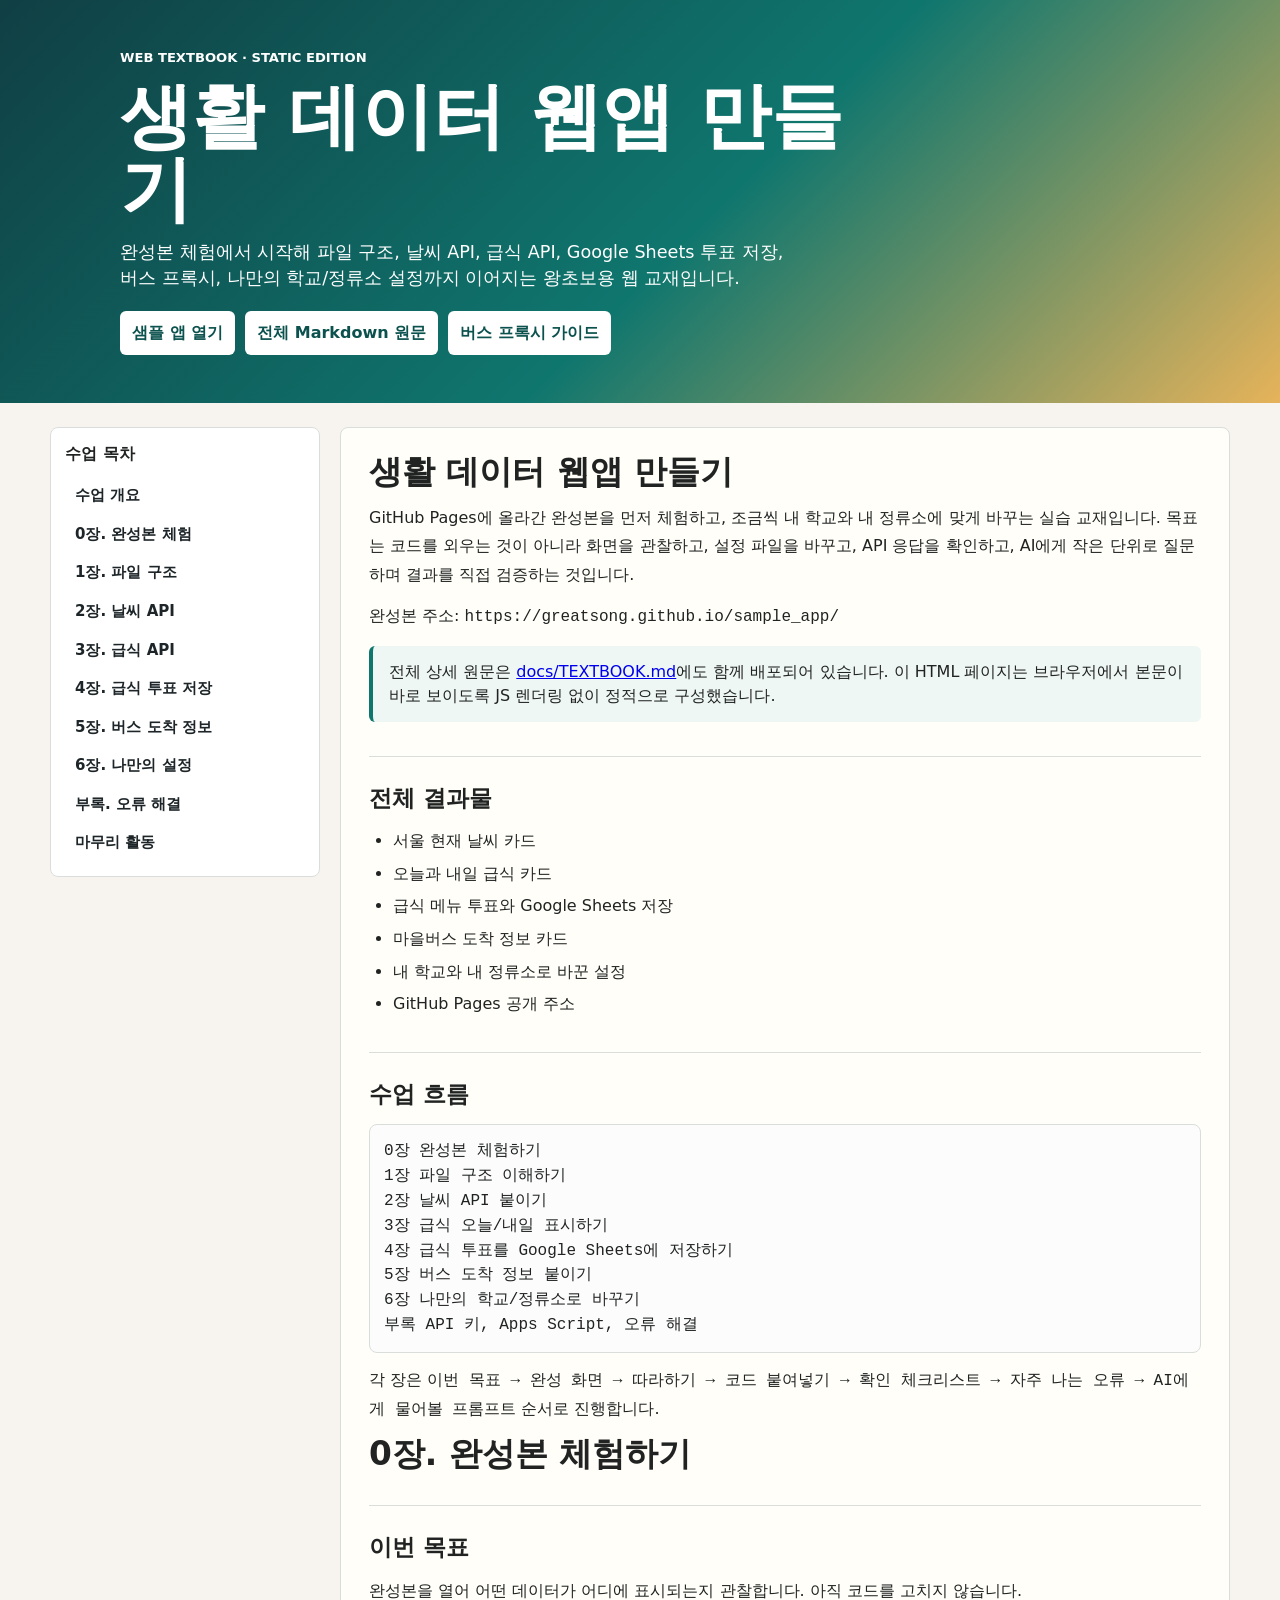
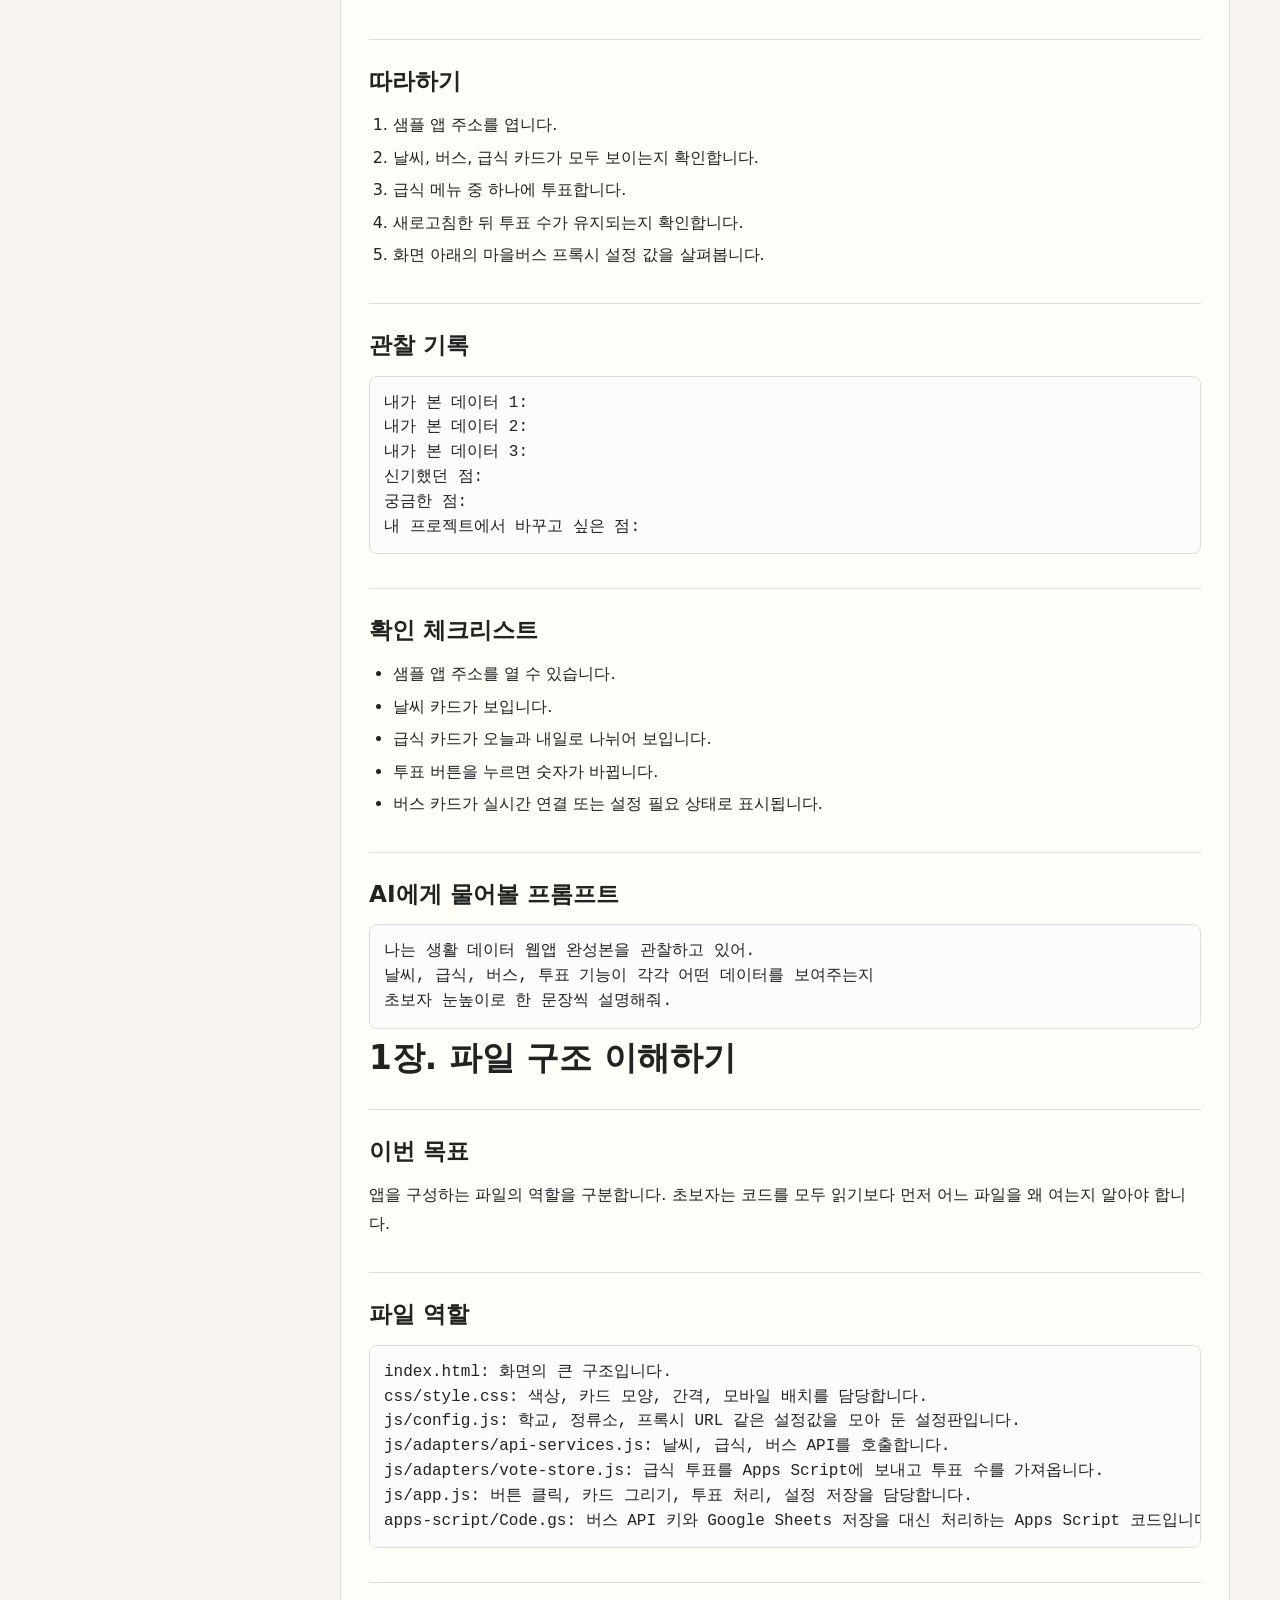
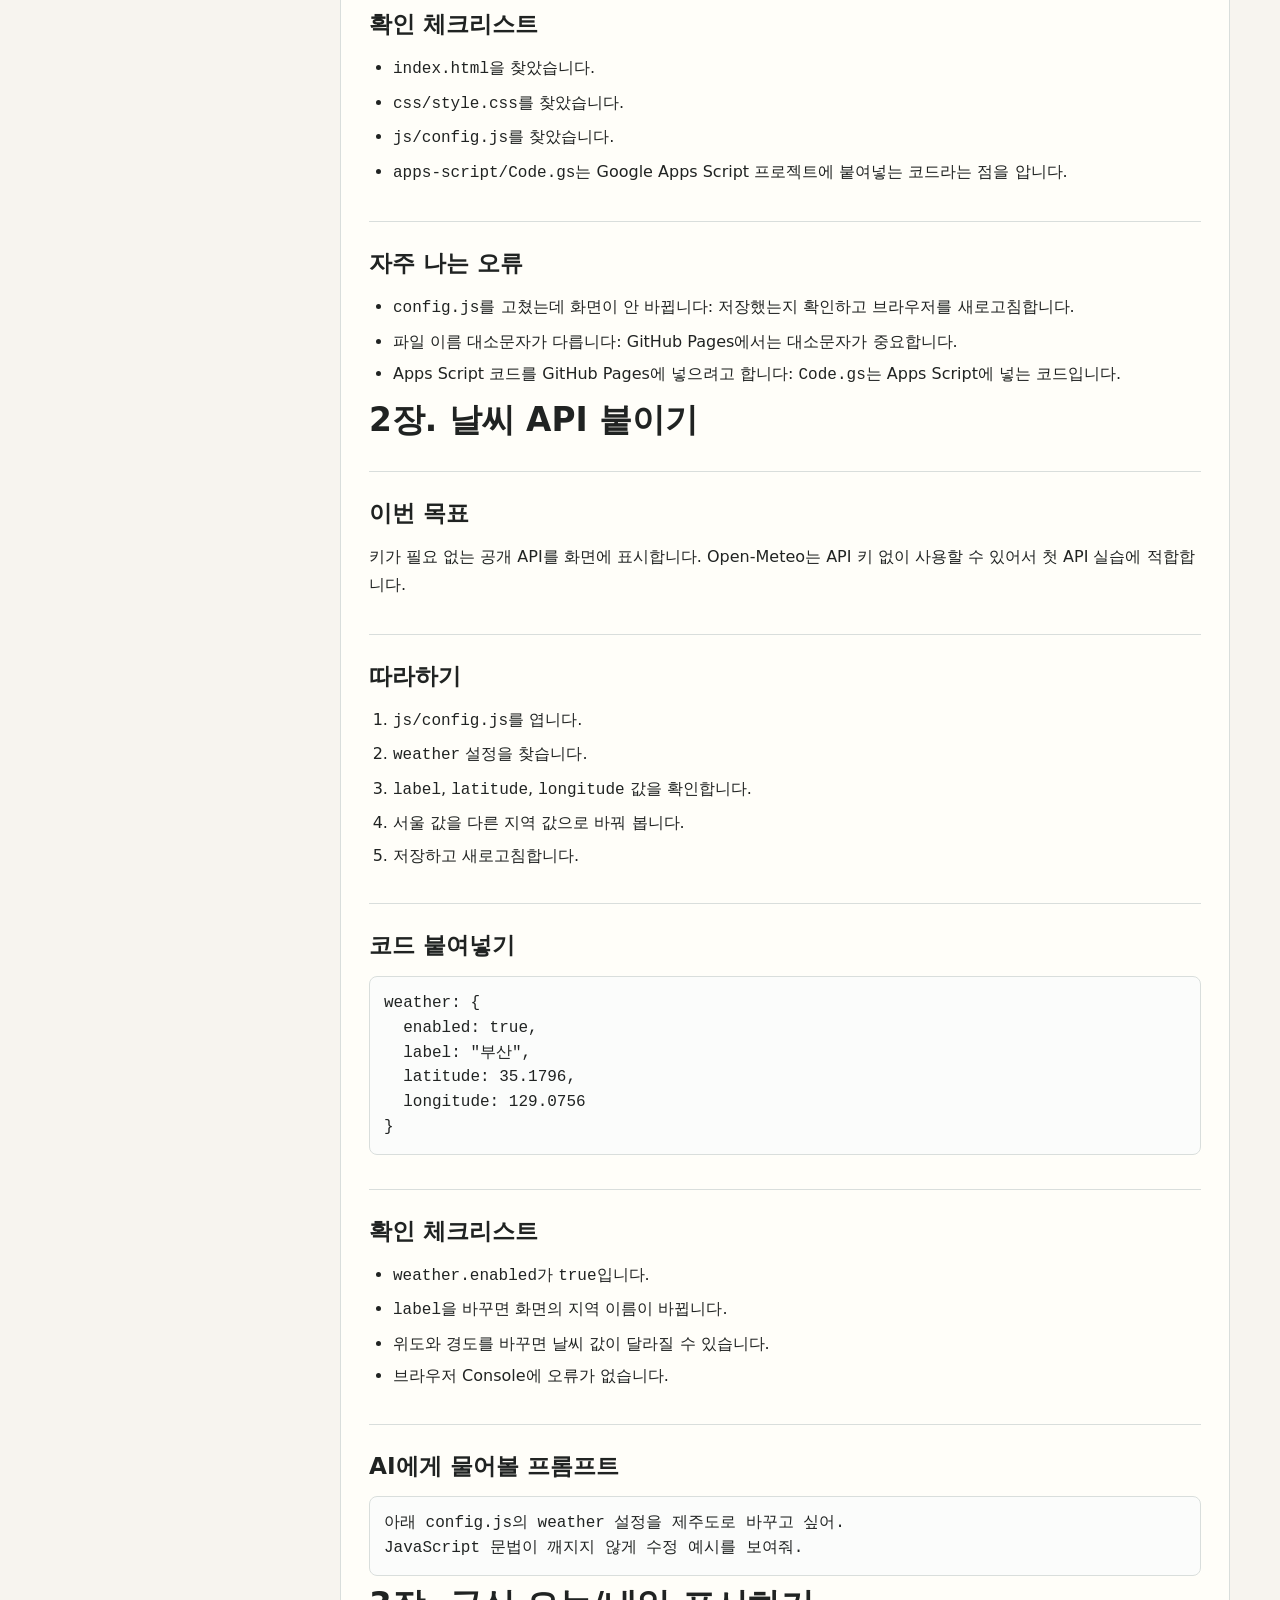
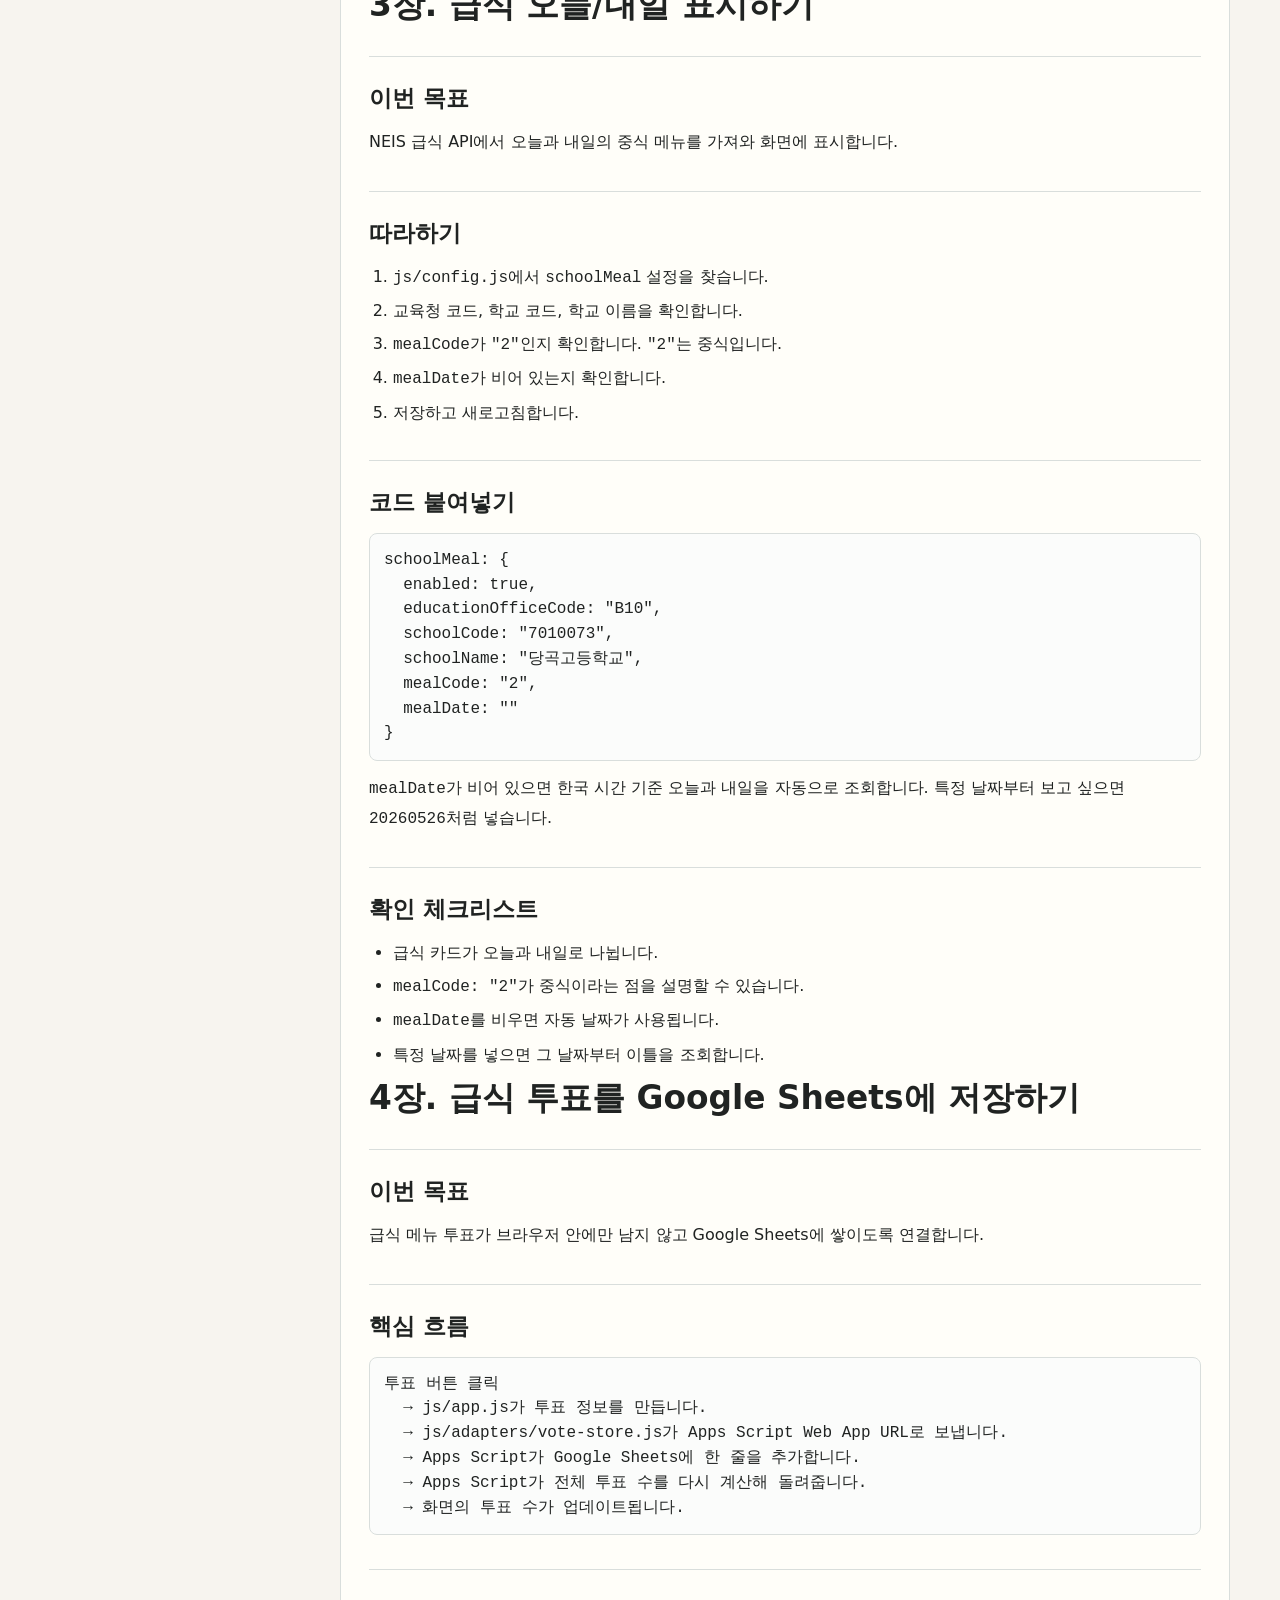
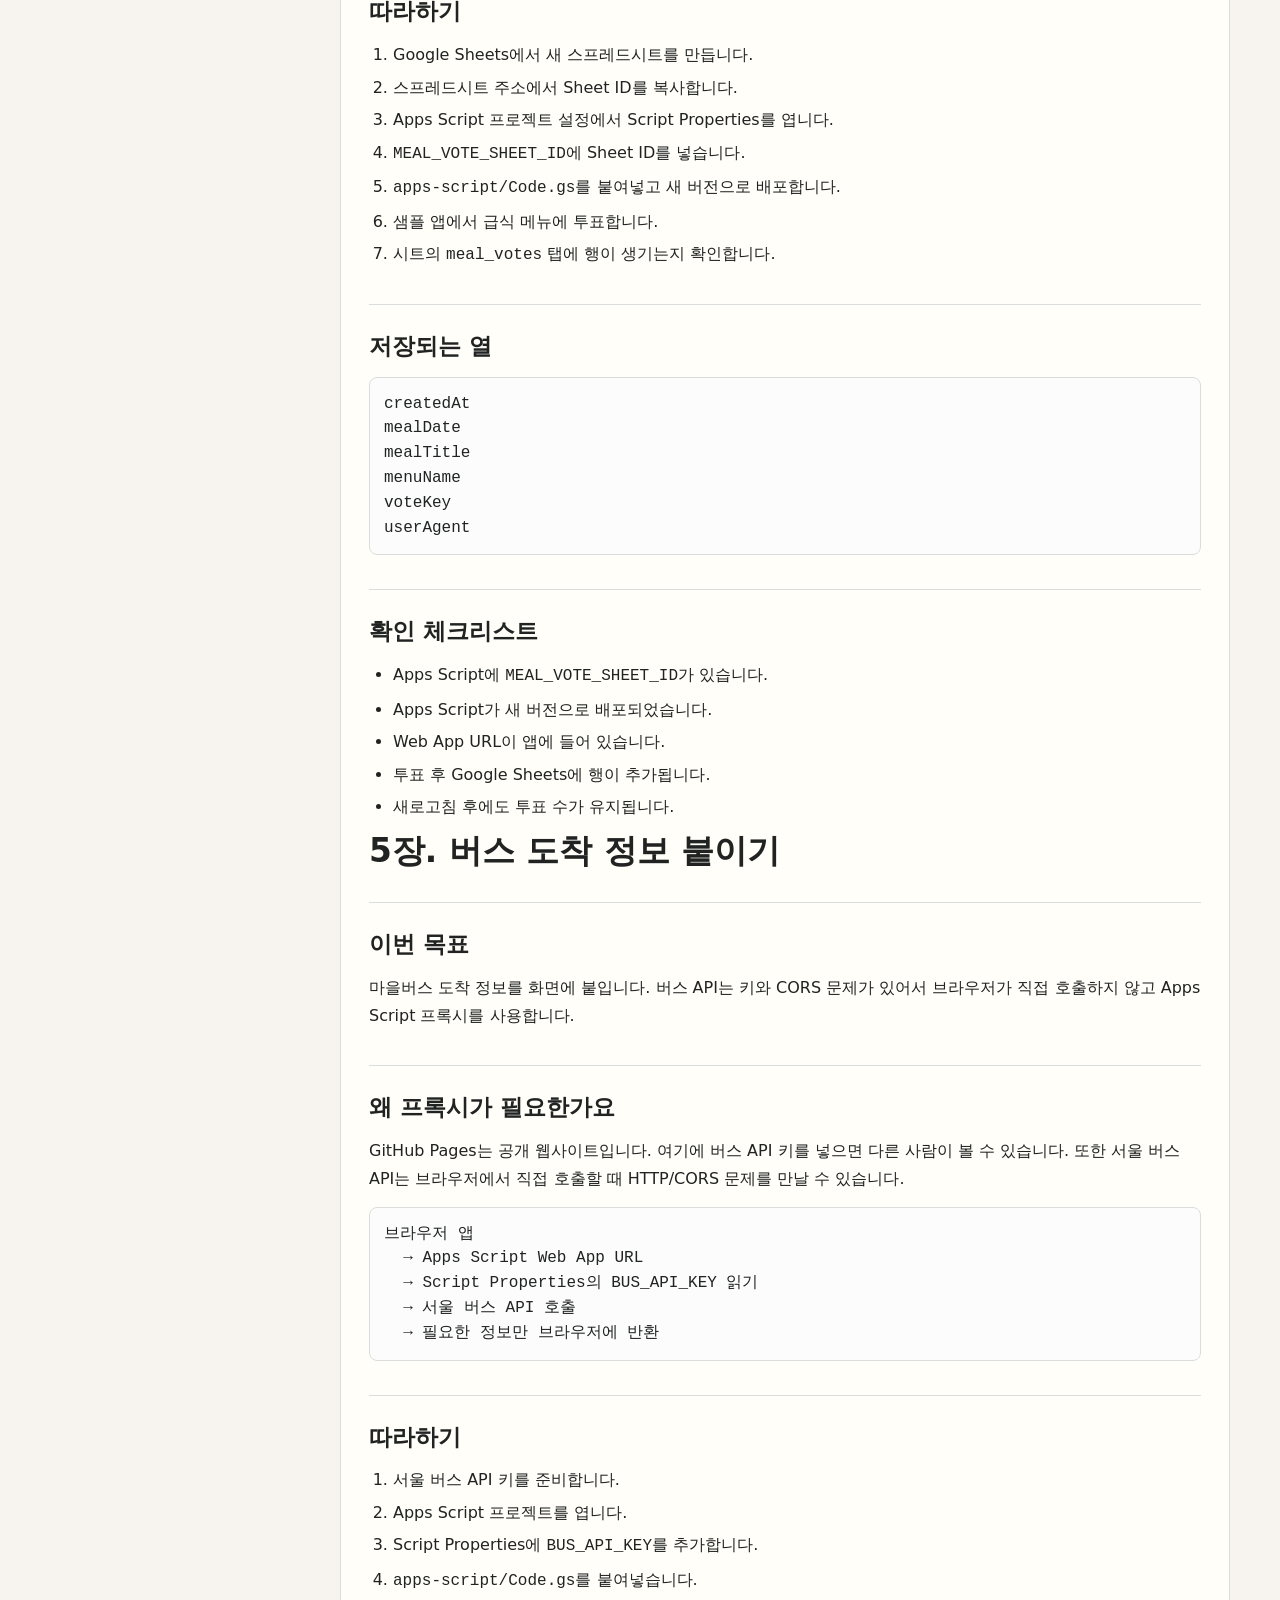
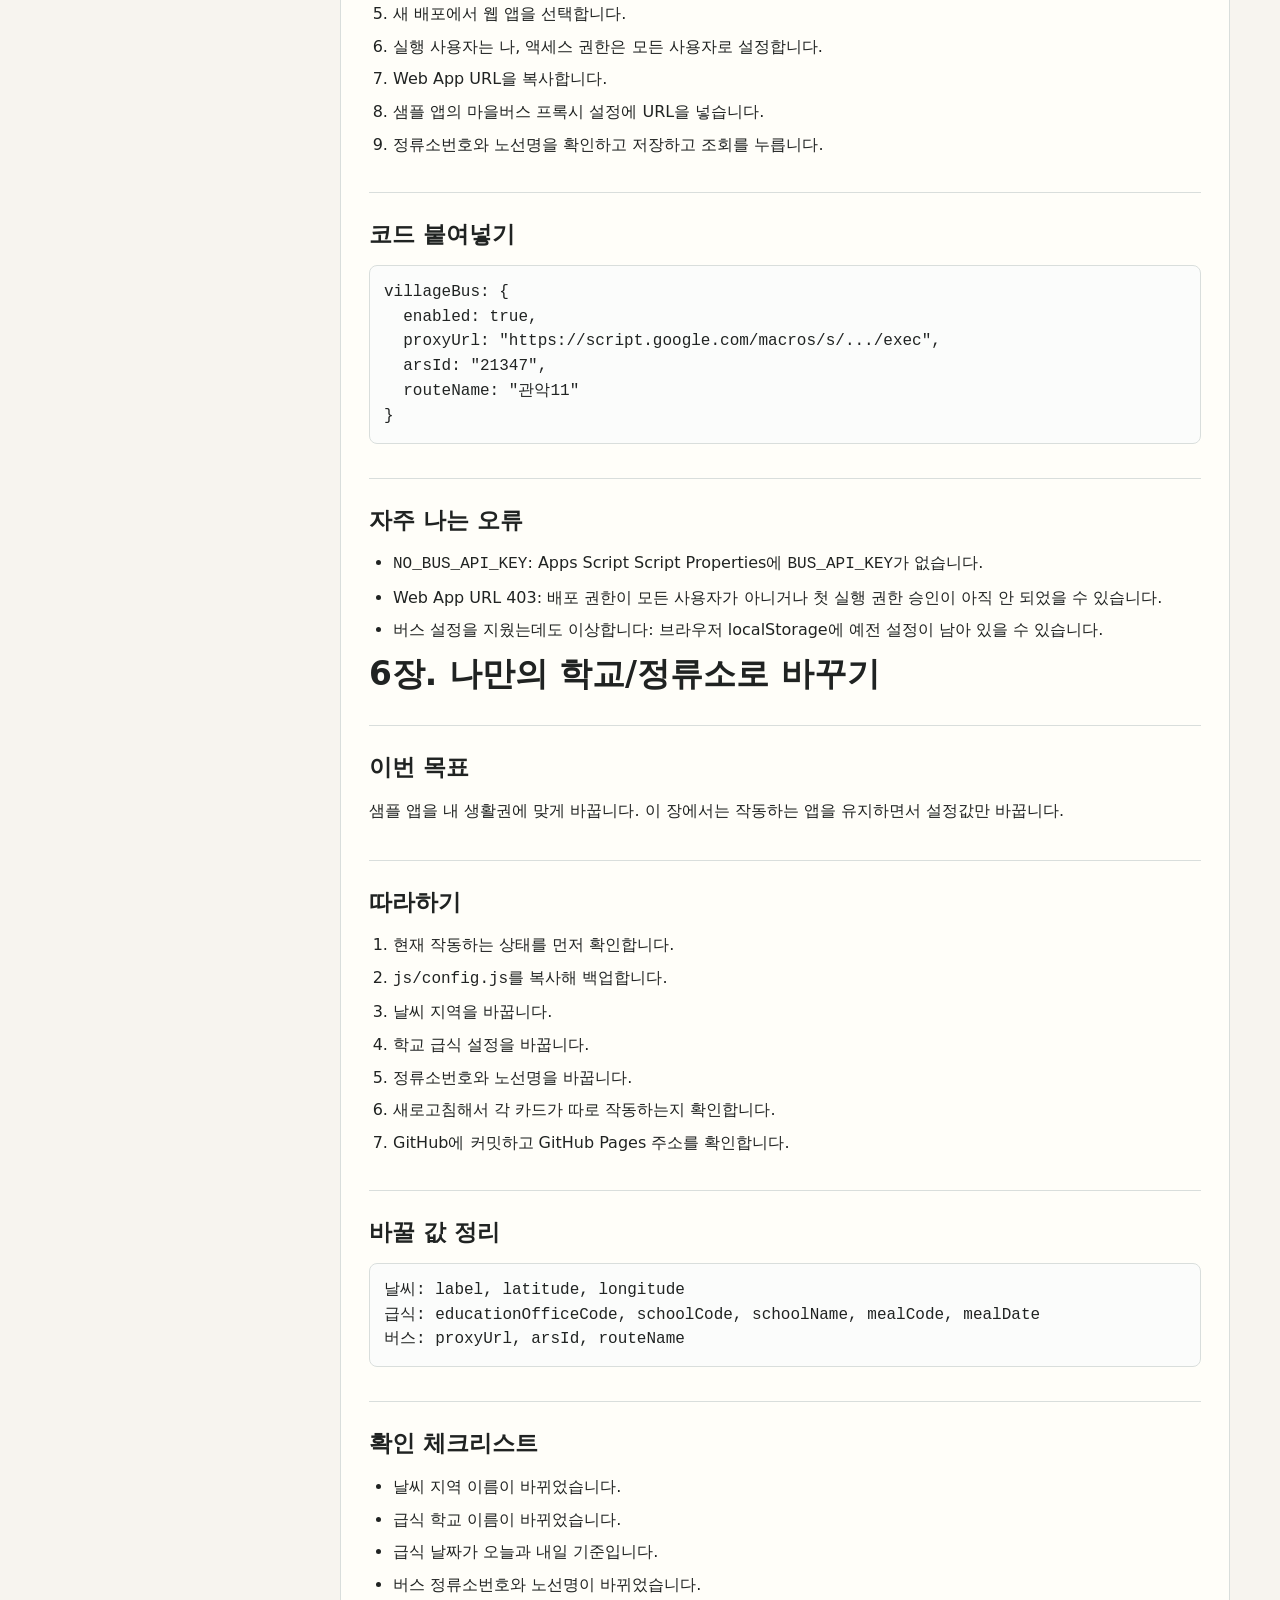
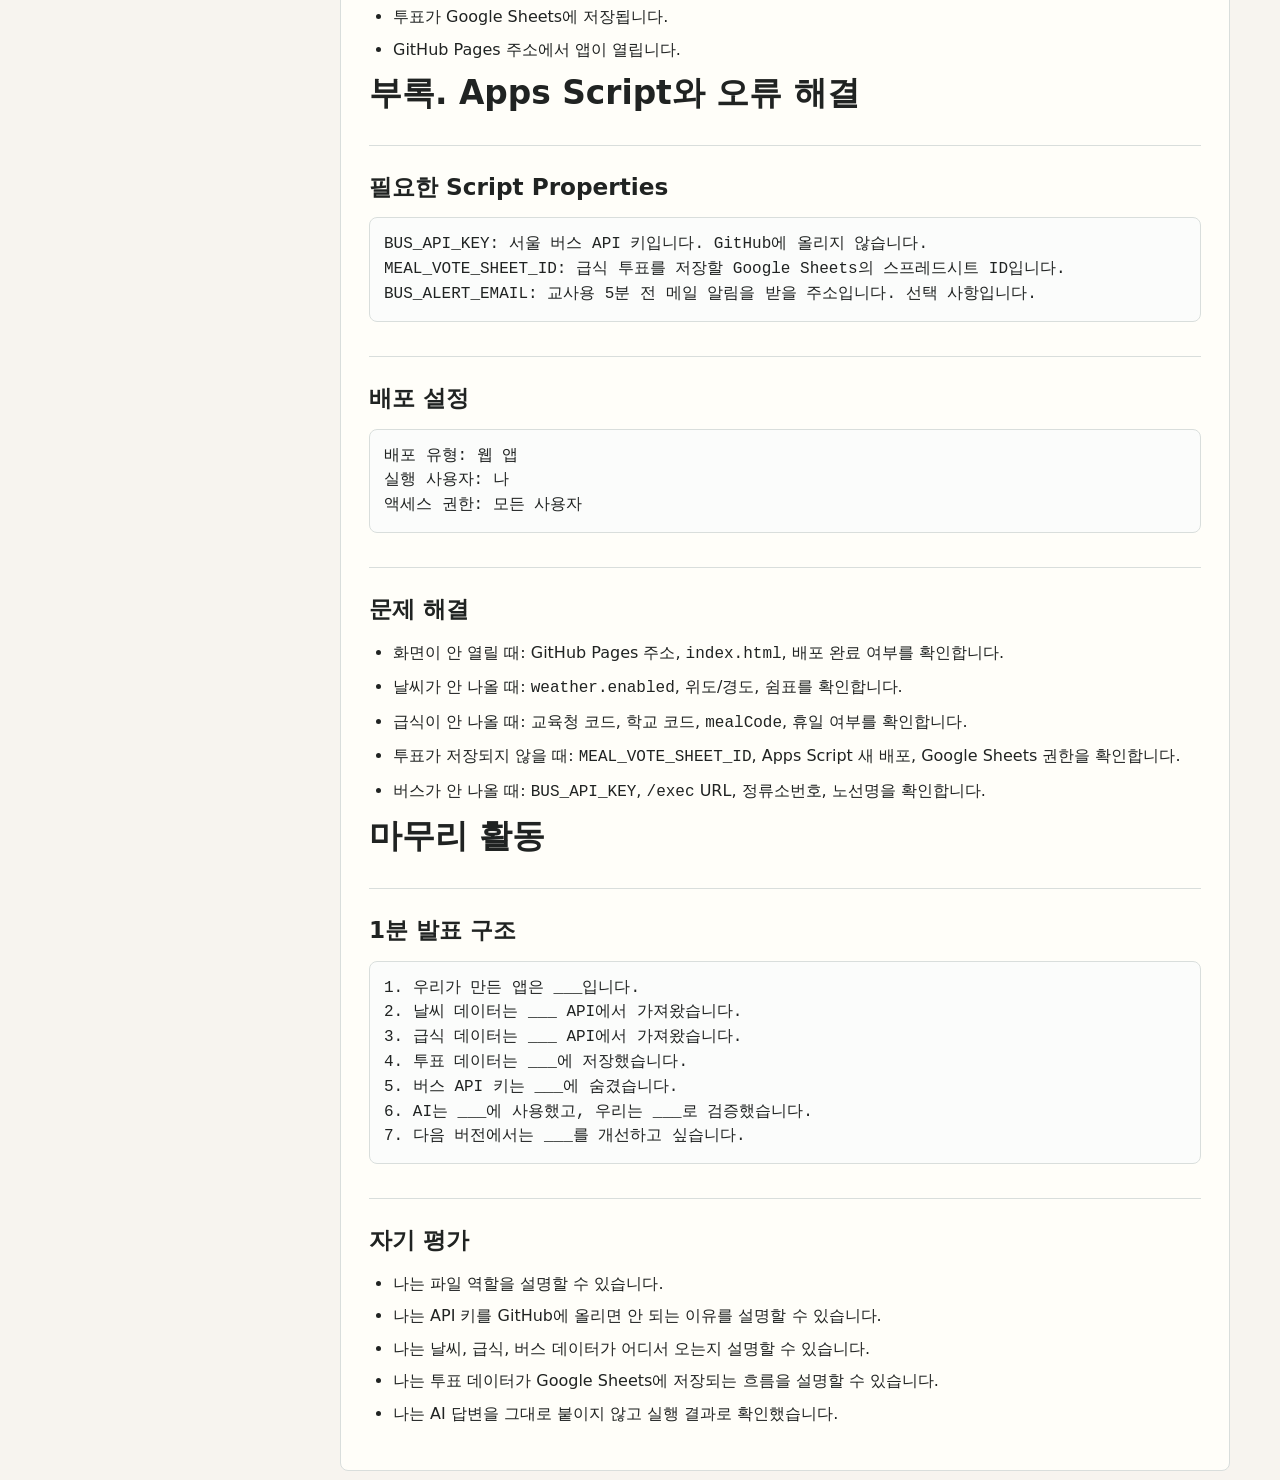
==== commit 6457a1cd: "Make textbook page render without client-side fetch" ====
--- a/textbook.html
+++ b/textbook.html
@@ -3,591 +3,167 @@
   <head>
     <meta charset="utf-8">
     <meta name="viewport" content="width=device-width, initial-scale=1">
-    <title>생활 데이터 웹앱 만들기 웹 교재</title>
+    <title>생활 데이터 웹앱 만들기 웹교재</title>
     <link rel="stylesheet" href="./css/style.css">
     <style>
-      :root{--book-bg:#f7f4ef;--paper:#fffef9;--ink:#202322;--soft:#eef7f4}
-      body{background:var(--book-bg);color:var(--ink)}
-      .book-hero{min-height:340px}
-      .book-wrap{width:min(1180px,calc(100% - 32px));margin:24px auto 72px;display:grid;grid-template-columns:270px minmax(0,1fr);gap:20px}
-      .book-nav{position:sticky;top:16px;align-self:start;border:1px solid var(--line);border-radius:8px;background:var(--surface);padding:14px;max-height:calc(100vh - 32px);overflow:auto}
-      .book-nav strong{display:block;margin-bottom:10px}
-      .book-nav a{display:block;border-radius:6px;padding:8px 10px;color:var(--text);text-decoration:none;font-weight:750;font-size:.94rem}
-      .book-nav a:hover{background:#e7f5f2;color:var(--accent-dark)}
-      .book-panel{border:1px solid var(--line);border-radius:8px;background:var(--paper);padding:28px}
-      .book-panel h1{font-size:2.15rem;margin:0 0 14px}
-      .book-panel h2{font-size:1.55rem;margin:34px 0 12px;border-top:1px solid var(--line);padding-top:24px}
-      .book-panel h3{font-size:1.18rem;margin:24px 0 10px}
-      .book-panel p{line-height:1.78;margin:0 0 13px}
-      .book-panel ul,.book-panel ol{line-height:1.72;margin:0 0 14px;padding-left:24px}
-      .book-panel li{margin:5px 0}
-      .book-panel pre{overflow:auto;border:1px solid var(--line);border-radius:8px;background:#fbfcfb;padding:14px;line-height:1.55}
-      .book-panel code{font-family:ui-monospace,SFMono-Regular,Menlo,Consolas,monospace}
-      .book-panel blockquote{margin:14px 0;padding:14px 16px;border-left:4px solid var(--accent);background:var(--soft);border-radius:6px}
-      .top-links{display:flex;flex-wrap:wrap;gap:10px;margin-top:20px}
-      .top-links a{border-radius:6px;padding:10px 12px;background:white;color:var(--accent-dark);text-decoration:none;font-weight:800}
-      @media(max-width:860px){.book-wrap{grid-template-columns:1fr}.book-nav{position:static;max-height:none}.book-nav a{display:inline-block}.book-panel{padding:18px}.book-hero{min-height:420px}}
+      body{background:#f7f4ef;color:#202322}.book-hero{min-height:320px}.book-wrap{width:min(1180px,calc(100% - 32px));margin:24px auto 72px;display:grid;grid-template-columns:270px minmax(0,1fr);gap:20px}.book-nav{position:sticky;top:16px;align-self:start;border:1px solid var(--line);border-radius:8px;background:var(--surface);padding:14px;max-height:calc(100vh - 32px);overflow:auto}.book-nav strong{display:block;margin-bottom:10px}.book-nav a{display:block;border-radius:6px;padding:8px 10px;color:var(--text);text-decoration:none;font-weight:750;font-size:.94rem}.book-nav a:hover{background:#e7f5f2;color:var(--accent-dark)}.book-panel{border:1px solid var(--line);border-radius:8px;background:#fffef9;padding:28px}.book-panel h1{font-size:2.05rem;margin:0 0 14px}.book-panel h2{font-size:1.45rem;margin:34px 0 12px;border-top:1px solid var(--line);padding-top:24px}.book-panel h3{font-size:1.12rem;margin:22px 0 10px}.book-panel p{line-height:1.78;margin:0 0 13px}.book-panel ul,.book-panel ol{line-height:1.72;margin:0 0 14px;padding-left:24px}.book-panel li{margin:5px 0}.book-panel pre{overflow:auto;border:1px solid var(--line);border-radius:8px;background:#fbfcfb;padding:14px;line-height:1.55}.book-panel code{font-family:ui-monospace,SFMono-Regular,Menlo,Consolas,monospace}.top-links{display:flex;flex-wrap:wrap;gap:10px;margin-top:20px}.top-links a{border-radius:6px;padding:10px 12px;background:white;color:var(--accent-dark);text-decoration:none;font-weight:800}.notice{background:#eef7f4;border-left:4px solid var(--accent);border-radius:6px;padding:14px 16px;margin:14px 0}@media(max-width:860px){.book-wrap{grid-template-columns:1fr}.book-nav{position:static;max-height:none}.book-nav a{display:inline-block}.book-panel{padding:18px}.book-hero{min-height:420px}}
     </style>
   </head>
   <body>
     <header class="app-header book-hero">
       <div>
-        <p class="eyebrow">Web Textbook · Full Practice Edition</p>
+        <p class="eyebrow">Web Textbook · Static Edition</p>
         <h1>생활 데이터 웹앱 만들기</h1>
         <p class="lead">완성본 체험에서 시작해 파일 구조, 날씨 API, 급식 API, Google Sheets 투표 저장, 버스 프록시, 나만의 학교/정류소 설정까지 이어지는 왕초보용 웹 교재입니다.</p>
-        <div class="top-links"><a href="./">샘플 앱 열기</a><a href="./docs/TEXTBOOK.md">Markdown 원문</a><a href="./docs/BUS_PROXY_GUIDE.md">버스 프록시 가이드</a></div>
+        <div class="top-links"><a href="./">샘플 앱 열기</a><a href="./docs/TEXTBOOK.md">전체 Markdown 원문</a><a href="./docs/BUS_PROXY_GUIDE.md">버스 프록시 가이드</a></div>
       </div>
     </header>
     <div class="book-wrap">
-      <nav class="book-nav" aria-label="교재 목차"><strong>수업 목차</strong><a href="#section-0-생활-데이터-웹앱-만들기">생활 데이터 웹앱 만들기</a>
-<a href="#section-1-전체-결과물">전체 결과물</a>
-<a href="#section-2-장별-진행표">장별 진행표</a>
-<a href="#section-3-수업에서-지켜야-할-원칙">수업에서 지켜야 할 원칙</a>
-<a href="#section-4-개발자-도구-보는-법">개발자 도구 보는 법</a>
-<a href="#section-5-0장-완성본-체험하기">0장. 완성본 체험하기</a>
-<a href="#section-6-이번-장-목표">이번 장 목표</a>
-<a href="#section-7-실습-0-1-완성본-열기">실습 0-1. 완성본 열기</a>
-<a href="#section-8-관찰-기록">관찰 기록</a>
-<a href="#section-9-체크리스트">체크리스트</a>
-<a href="#section-10-자주-나는-오류">자주 나는 오류</a>
-<a href="#section-11-ai에게-줄-프롬프트">AI에게 줄 프롬프트</a>
-<a href="#section-12-1장-파일-구조-이해하기">1장. 파일 구조 이해하기</a>
-<a href="#section-13-이번-장-목표">이번 장 목표</a>
-<a href="#section-14-파일-역할">파일 역할</a>
-<a href="#section-15-실습-1-1-파일-찾기">실습 1-1. 파일 찾기</a>
-<a href="#section-16-활동-기록">활동 기록</a>
-<a href="#section-17-체크리스트">체크리스트</a>
-<a href="#section-18-자주-나는-오류">자주 나는 오류</a>
-<a href="#section-19-ai에게-줄-프롬프트">AI에게 줄 프롬프트</a>
-<a href="#section-20-2장-날씨-api-붙이기">2장. 날씨 API 붙이기</a>
-<a href="#section-21-이번-장-목표">이번 장 목표</a>
-<a href="#section-22-실습-2-1-설정-확인하기">실습 2-1. 설정 확인하기</a>
-<a href="#section-23-실습-2-2-지역-바꾸기">실습 2-2. 지역 바꾸기</a>
-<a href="#section-24-체크리스트">체크리스트</a>
-<a href="#section-25-자주-나는-오류">자주 나는 오류</a>
-<a href="#section-26-ai에게-줄-프롬프트">AI에게 줄 프롬프트</a>
-<a href="#section-27-3장-급식-오늘과-내일-표시하기">3장. 급식 오늘과 내일 표시하기</a>
-<a href="#section-28-이번-장-목표">이번 장 목표</a>
-<a href="#section-29-실습-3-1-급식-설정-찾기">실습 3-1. 급식 설정 찾기</a>
-<a href="#section-30-실습-3-2-날짜-실험하기">실습 3-2. 날짜 실험하기</a>
-<a href="#section-31-체크리스트">체크리스트</a>
-<a href="#section-32-자주-나는-오류">자주 나는 오류</a>
-<a href="#section-33-ai에게-줄-프롬프트">AI에게 줄 프롬프트</a>
-<a href="#section-34-4장-급식-투표를-google-sheets에-저장하기">4장. 급식 투표를 Google Sheets에 저장하기</a>
-<a href="#section-35-이번-장-목표">이번 장 목표</a>
-<a href="#section-36-전체-흐름">전체 흐름</a>
-<a href="#section-37-실습-4-1-시트-준비하기">실습 4-1. 시트 준비하기</a>
-<a href="#section-38-실습-4-2-apps-script-배포하기">실습 4-2. Apps Script 배포하기</a>
-<a href="#section-39-저장되는-열">저장되는 열</a>
-<a href="#section-40-체크리스트">체크리스트</a>
-<a href="#section-41-자주-나는-오류">자주 나는 오류</a>
-<a href="#section-42-ai에게-줄-프롬프트">AI에게 줄 프롬프트</a>
-<a href="#section-43-5장-버스-도착-정보-붙이기">5장. 버스 도착 정보 붙이기</a>
-<a href="#section-44-이번-장-목표">이번 장 목표</a>
-<a href="#section-45-왜-프록시가-필요한가요">왜 프록시가 필요한가요</a>
-<a href="#section-46-실습-5-1-버스-api-키-넣기">실습 5-1. 버스 API 키 넣기</a>
-<a href="#section-47-실습-5-2-앱에-프록시-url-넣기">실습 5-2. 앱에 프록시 URL 넣기</a>
-<a href="#section-48-체크리스트">체크리스트</a>
-<a href="#section-49-자주-나는-오류">자주 나는 오류</a>
-<a href="#section-50-ai에게-줄-프롬프트">AI에게 줄 프롬프트</a>
-<a href="#section-51-6장-나만의-학교와-정류소로-바꾸기">6장. 나만의 학교와 정류소로 바꾸기</a>
-<a href="#section-52-이번-장-목표">이번 장 목표</a>
-<a href="#section-53-바꿀-값-정리">바꿀 값 정리</a>
-<a href="#section-54-실습-6-1-안전한-수정-순서">실습 6-1. 안전한 수정 순서</a>
-<a href="#section-55-체크리스트">체크리스트</a>
-<a href="#section-56-자주-나는-오류">자주 나는 오류</a>
-<a href="#section-57-ai에게-줄-프롬프트">AI에게 줄 프롬프트</a>
-<a href="#section-58-부록-a-교사용-확장-5분-전-메일-알림">부록 A. 교사용 확장: 5분 전 메일 알림</a>
-<a href="#section-59-부록-b-문제-해결">부록 B. 문제 해결</a>
-<a href="#section-60-화면이-안-열릴-때">화면이 안 열릴 때</a>
-<a href="#section-61-날씨가-안-나올-때">날씨가 안 나올 때</a>
-<a href="#section-62-급식이-안-나올-때">급식이 안 나올 때</a>
-<a href="#section-63-투표가-저장되지-않을-때">투표가 저장되지 않을 때</a>
-<a href="#section-64-버스가-안-나올-때">버스가 안 나올 때</a>
-<a href="#section-65-마무리-활동">마무리 활동</a>
-<a href="#section-66-1분-발표-구조">1분 발표 구조</a>
-<a href="#section-67-자기-평가">자기 평가</a></nav>
-      <main><article class="book-panel"><h1 id="section-0-생활-데이터-웹앱-만들기">생활 데이터 웹앱 만들기</h1>
-<p>완성본을 먼저 체험하고, 날씨 API, NEIS 급식 API, Google Sheets 투표 저장, Apps Script 버스 프록시를 하나씩 붙여 보는 왕초보 웹 교재입니다.</p>
-<p>목표는 코드를 외우는 것이 아니라 다음 흐름을 몸에 익히는 것입니다.</p>
-<ol>
-<li>완성 화면을 먼저 본다.</li>
-<li>오늘 고칠 파일 하나를 정한다.</li>
-<li>작은 설정 하나만 바꾼다.</li>
-<li>저장하고 새로고침한다.</li>
-<li>Console 오류와 화면 변화를 확인한다.</li>
-<li>막히면 오류 메시지를 AI에게 다시 준다.</li>
-</ol>
-<p>완성본 주소:</p>
-<pre><code>https://greatsong.github.io/sample_app/</code></pre>
-<h2 id="section-1-전체-결과물">전체 결과물</h2>
-<p>수업이 끝나면 학생은 아래 산출물을 갖습니다.</p>
-<ul>
-<li>GitHub Pages로 공개된 생활 데이터 웹앱</li>
-<li>서울 또는 내 지역 날씨 카드</li>
-<li>오늘과 내일 급식 카드</li>
-<li>급식 메뉴 투표와 Google Sheets 저장</li>
-<li>마을버스 도착 정보 카드</li>
-<li>Apps Script 프록시와 Script Properties 설명 기록</li>
-<li>AI에게 물어본 프롬프트와 검증 기록</li>
-</ul>
-<h2 id="section-2-장별-진행표">장별 진행표</h2>
-<p>0장. 완성본 체험하기</p>
-<ul>
-<li>목표: 앱이 보여주는 데이터와 흐름을 관찰합니다.</li>
-<li>산출물: 관찰 기록, 궁금한 점 3개</li>
-</ul>
-<p>1장. 파일 구조 이해하기</p>
-<ul>
-<li>목표: HTML, CSS, JavaScript, config 파일의 역할을 구분합니다.</li>
-<li>산출물: 파일 역할 표</li>
-</ul>
-<p>2장. 날씨 API 붙이기</p>
-<ul>
-<li>목표: 키가 필요 없는 공개 API를 먼저 성공시킵니다.</li>
-<li>산출물: 지역 이름과 좌표를 바꾼 날씨 카드</li>
-</ul>
-<p>3장. 급식 오늘/내일 표시하기</p>
-<ul>
-<li>목표: NEIS에서 오늘과 내일 중식을 가져옵니다.</li>
-<li>산출물: 내 학교 급식 카드</li>
-</ul>
-<p>4장. 급식 투표를 Google Sheets에 저장하기</p>
-<ul>
-<li>목표: 투표가 브라우저 안이 아니라 공용 시트에 저장되는 흐름을 이해합니다.</li>
-<li>산출물: <code>meal_votes</code> 탭에 쌓인 투표 기록</li>
-</ul>
-<p>5장. 버스 도착 정보 붙이기</p>
-<ul>
-<li>목표: 비밀키가 필요한 API를 Apps Script 프록시로 안전하게 호출합니다.</li>
-<li>산출물: 내 정류소와 노선의 도착 정보 카드</li>
-</ul>
-<p>6장. 나만의 학교와 정류소로 바꾸기</p>
-<ul>
-<li>목표: 샘플 앱을 내 생활권 앱으로 바꿉니다.</li>
-<li>산출물: 내 GitHub Pages 주소와 최종 점검표</li>
-</ul>
-<p>부록. 교사용 확장과 오류 해결</p>
-<ul>
-<li>목표: 메일 알림, DB 확장, 자주 나는 오류를 분리해서 다룹니다.</li>
-<li>산출물: 오류 해결 기록과 다음 버전 아이디어</li>
-</ul>
-<h2 id="section-3-수업에서-지켜야-할-원칙">수업에서 지켜야 할 원칙</h2>
-<ul>
-<li>한 번에 하나만 바꿉니다.</li>
-<li>작동하는 상태를 잃지 않도록 원래 값을 메모합니다.</li>
-<li>API 키는 GitHub에 올리지 않습니다.</li>
-<li>Console 빨간 글씨는 실패가 아니라 다음 질문 재료입니다.</li>
-<li>AI 답변은 그대로 붙이지 않고 실행 결과로 검증합니다.</li>
-</ul>
-<h2 id="section-4-개발자-도구-보는-법">개발자 도구 보는 법</h2>
-<p>Chrome 개발자 도구를 엽니다.</p>
-<pre><code>Mac: Command + Option + I
-Windows: Ctrl + Shift + I</code></pre>
-<p>확인할 탭:</p>
-<ul>
-<li>Console: JavaScript 오류 확인</li>
-<li>Network: API 요청 성공/실패 확인</li>
-<li>Application: localStorage에 남은 설정 확인</li>
-</ul>
-<p>AI에게 오류를 물어볼 때는 이렇게 씁니다.</p>
-<pre><code>브라우저 Console에 아래 오류가 나왔어.
-무슨 뜻인지 초보자 기준으로 설명하고,
-어느 파일의 어느 설정을 먼저 확인해야 하는지 알려줘.
+      <nav class="book-nav" aria-label="교재 목차">
+        <strong>수업 목차</strong>
+        <a href="#intro">수업 개요</a>
+        <a href="#chapter0">0장. 완성본 체험</a>
+        <a href="#chapter1">1장. 파일 구조</a>
+        <a href="#chapter2">2장. 날씨 API</a>
+        <a href="#chapter3">3장. 급식 API</a>
+        <a href="#chapter4">4장. 급식 투표 저장</a>
+        <a href="#chapter5">5장. 버스 도착 정보</a>
+        <a href="#chapter6">6장. 나만의 설정</a>
+        <a href="#appendix">부록. 오류 해결</a>
+        <a href="#finish">마무리 활동</a>
+      </nav>
+      <main><article class="book-panel">
+        <h1 id="intro">생활 데이터 웹앱 만들기</h1>
+        <p>GitHub Pages에 올라간 완성본을 먼저 체험하고, 조금씩 내 학교와 내 정류소에 맞게 바꾸는 실습 교재입니다. 목표는 코드를 외우는 것이 아니라 화면을 관찰하고, 설정 파일을 바꾸고, API 응답을 확인하고, AI에게 작은 단위로 질문하며 결과를 직접 검증하는 것입니다.</p>
+        <p>완성본 주소: <code>https://greatsong.github.io/sample_app/</code></p>
+        <div class="notice">전체 상세 원문은 <a href="./docs/TEXTBOOK.md">docs/TEXTBOOK.md</a>에도 함께 배포되어 있습니다. 이 HTML 페이지는 브라우저에서 본문이 바로 보이도록 JS 렌더링 없이 정적으로 구성했습니다.</div>
+        <h2>전체 결과물</h2>
+        <ul><li>서울 현재 날씨 카드</li><li>오늘과 내일 급식 카드</li><li>급식 메뉴 투표와 Google Sheets 저장</li><li>마을버스 도착 정보 카드</li><li>내 학교와 내 정류소로 바꾼 설정</li><li>GitHub Pages 공개 주소</li></ul>
+        <h2>수업 흐름</h2>
+        <pre><code>0장 완성본 체험하기
+1장 파일 구조 이해하기
+2장 날씨 API 붙이기
+3장 급식 오늘/내일 표시하기
+4장 급식 투표를 Google Sheets에 저장하기
+5장 버스 도착 정보 붙이기
+6장 나만의 학교/정류소로 바꾸기
+부록 API 키, Apps Script, 오류 해결</code></pre>
+        <p>각 장은 <code>이번 목표 → 완성 화면 → 따라하기 → 코드 붙여넣기 → 확인 체크리스트 → 자주 나는 오류 → AI에게 물어볼 프롬프트</code> 순서로 진행합니다.</p>
 
-[오류 메시지 붙여넣기]</code></pre>
-<h1 id="section-5-0장-완성본-체험하기">0장. 완성본 체험하기</h1>
-<h2 id="section-6-이번-장-목표">이번 장 목표</h2>
-<p>코드를 고치기 전에 완성본을 열고 앱이 어떤 데이터를 보여주는지 말로 설명합니다.</p>
-<h2 id="section-7-실습-0-1-완성본-열기">실습 0-1. 완성본 열기</h2>
-<ol>
-<li>브라우저에서 <code>https://greatsong.github.io/sample_app/</code>을 엽니다.</li>
-<li>날씨 카드가 보이는지 확인합니다.</li>
-<li>급식 카드가 오늘과 내일로 나뉘는지 확인합니다.</li>
-<li>마을버스 카드가 보이는지 확인합니다.</li>
-<li>급식 투표 버튼을 눌러 봅니다.</li>
-</ol>
-<h2 id="section-8-관찰-기록">관찰 기록</h2>
-<pre><code>날씨 카드에서 본 정보:
-급식 카드에서 본 정보:
-버스 카드에서 본 정보:
-투표 버튼을 눌렀을 때 변화:
-궁금한 점 1:
-궁금한 점 2:
-궁금한 점 3:</code></pre>
-<h2 id="section-9-체크리스트">체크리스트</h2>
-<ul>
-<li>[ ] 완성본 주소를 열 수 있다.</li>
-<li>[ ] 날씨, 급식, 버스, 투표 영역을 구분할 수 있다.</li>
-<li>[ ] API가 외부 데이터를 가져오는 통로라는 말을 이해했다.</li>
-<li>[ ] 비밀키는 공개 웹페이지에 넣으면 안 된다는 점을 안다.</li>
-</ul>
-<h2 id="section-10-자주-나는-오류">자주 나는 오류</h2>
-<ul>
-<li>화면이 예전처럼 보임: 강력 새로고침을 합니다.</li>
-<li>급식이 비어 있음: 주말, 방학, NEIS 데이터 공백일 수 있습니다.</li>
-<li>버스가 설정 필요로 보임: 프록시 URL 또는 localStorage 설정을 확인합니다.</li>
-</ul>
-<h2 id="section-11-ai에게-줄-프롬프트">AI에게 줄 프롬프트</h2>
-<pre><code>생활 데이터 웹앱 완성본을 관찰했어.
+        <h1 id="chapter0">0장. 완성본 체험하기</h1>
+        <h2>이번 목표</h2><p>완성본을 열어 어떤 데이터가 어디에 표시되는지 관찰합니다. 아직 코드를 고치지 않습니다.</p>
+        <h2>따라하기</h2><ol><li>샘플 앱 주소를 엽니다.</li><li>날씨, 버스, 급식 카드가 모두 보이는지 확인합니다.</li><li>급식 메뉴 중 하나에 투표합니다.</li><li>새로고침한 뒤 투표 수가 유지되는지 확인합니다.</li><li>화면 아래의 마을버스 프록시 설정 값을 살펴봅니다.</li></ol>
+        <h2>관찰 기록</h2><pre><code>내가 본 데이터 1:
+내가 본 데이터 2:
+내가 본 데이터 3:
+신기했던 점:
+궁금한 점:
+내 프로젝트에서 바꾸고 싶은 점:</code></pre>
+        <h2>확인 체크리스트</h2><ul><li>샘플 앱 주소를 열 수 있습니다.</li><li>날씨 카드가 보입니다.</li><li>급식 카드가 오늘과 내일로 나뉘어 보입니다.</li><li>투표 버튼을 누르면 숫자가 바뀝니다.</li><li>버스 카드가 실시간 연결 또는 설정 필요 상태로 표시됩니다.</li></ul>
+        <h2>AI에게 물어볼 프롬프트</h2><pre><code>나는 생활 데이터 웹앱 완성본을 관찰하고 있어.
 날씨, 급식, 버스, 투표 기능이 각각 어떤 데이터를 보여주는지
 초보자 눈높이로 한 문장씩 설명해줘.</code></pre>
-<h1 id="section-12-1장-파일-구조-이해하기">1장. 파일 구조 이해하기</h1>
-<h2 id="section-13-이번-장-목표">이번 장 목표</h2>
-<p>앱을 구성하는 파일 역할을 구분합니다. 초보자는 전체 코드를 읽기보다 먼저 어느 파일을 왜 여는지 알아야 합니다.</p>
-<h2 id="section-14-파일-역할">파일 역할</h2>
-<pre><code>index.html
-  화면의 큰 구조입니다.
 
-css/style.css
-  색상, 카드, 버튼, 모바일 배치를 담당합니다.
+        <h1 id="chapter1">1장. 파일 구조 이해하기</h1>
+        <h2>이번 목표</h2><p>앱을 구성하는 파일의 역할을 구분합니다. 초보자는 코드를 모두 읽기보다 먼저 어느 파일을 왜 여는지 알아야 합니다.</p>
+        <h2>파일 역할</h2><pre><code>index.html: 화면의 큰 구조입니다.
+css/style.css: 색상, 카드 모양, 간격, 모바일 배치를 담당합니다.
+js/config.js: 학교, 정류소, 프록시 URL 같은 설정값을 모아 둔 설정판입니다.
+js/adapters/api-services.js: 날씨, 급식, 버스 API를 호출합니다.
+js/adapters/vote-store.js: 급식 투표를 Apps Script에 보내고 투표 수를 가져옵니다.
+js/app.js: 버튼 클릭, 카드 그리기, 투표 처리, 설정 저장을 담당합니다.
+apps-script/Code.gs: 버스 API 키와 Google Sheets 저장을 대신 처리하는 Apps Script 코드입니다.</code></pre>
+        <h2>확인 체크리스트</h2><ul><li><code>index.html</code>을 찾았습니다.</li><li><code>css/style.css</code>를 찾았습니다.</li><li><code>js/config.js</code>를 찾았습니다.</li><li><code>apps-script/Code.gs</code>는 Google Apps Script 프로젝트에 붙여넣는 코드라는 점을 압니다.</li></ul>
+        <h2>자주 나는 오류</h2><ul><li><code>config.js</code>를 고쳤는데 화면이 안 바뀝니다: 저장했는지 확인하고 브라우저를 새로고침합니다.</li><li>파일 이름 대소문자가 다릅니다: GitHub Pages에서는 대소문자가 중요합니다.</li><li>Apps Script 코드를 GitHub Pages에 넣으려고 합니다: <code>Code.gs</code>는 Apps Script에 넣는 코드입니다.</li></ul>
 
-js/config.js
-  학교, 정류소, 프록시 URL 같은 설정값을 모아 둔 설정판입니다.
-
-js/adapters/api-services.js
-  날씨, 급식, 버스 API를 호출하고 화면용 데이터로 바꿉니다.
-
-js/adapters/vote-store.js
-  급식 투표를 Apps Script에 보내고 투표 수를 가져옵니다.
-
-js/app.js
-  버튼 클릭, 카드 그리기, 설정 저장, 투표 처리를 담당합니다.
-
-apps-script/Code.gs
-  버스 API 키와 Google Sheets 저장을 대신 처리합니다.</code></pre>
-<h2 id="section-15-실습-1-1-파일-찾기">실습 1-1. 파일 찾기</h2>
-<ol>
-<li>GitHub 저장소를 엽니다.</li>
-<li>위 파일을 하나씩 찾습니다.</li>
-<li>파일 이름 옆에 <code>화면</code>, <code>디자인</code>, <code>설정</code>, <code>API</code>, <code>동작</code>, <code>프록시</code> 중 하나를 적습니다.</li>
-<li>화면에 보이는 문구 하나가 어느 파일에서 오는지 찾아봅니다.</li>
-</ol>
-<h2 id="section-16-활동-기록">활동 기록</h2>
-<pre><code>HTML 파일:
-CSS 파일:
-설정 파일:
-API 호출 파일:
-투표 저장 파일:
-Apps Script 파일:
-내가 찾은 화면 문구:
-그 문구가 들어 있던 파일:</code></pre>
-<h2 id="section-17-체크리스트">체크리스트</h2>
-<ul>
-<li>[ ] <code>index.html</code>을 찾았다.</li>
-<li>[ ] <code>js/config.js</code>가 설정판이라는 점을 설명할 수 있다.</li>
-<li>[ ] <code>apps-script/Code.gs</code>는 GitHub Pages가 아니라 Apps Script에 붙여넣는 코드라는 점을 안다.</li>
-</ul>
-<h2 id="section-18-자주-나는-오류">자주 나는 오류</h2>
-<ul>
-<li><code>config.js</code>를 고쳤는데 화면이 안 바뀜: 저장 후 새로고침합니다.</li>
-<li>파일 이름 대소문자가 다름: GitHub Pages에서는 대소문자가 중요합니다.</li>
-<li>Apps Script 코드를 HTML에 붙임: <code>Code.gs</code>는 Google Apps Script 프로젝트에 넣습니다.</li>
-</ul>
-<h2 id="section-19-ai에게-줄-프롬프트">AI에게 줄 프롬프트</h2>
-<pre><code>아래 파일 목록을 보고 초보자에게 각 파일 역할을 설명해줘.
-HTML은 뼈대, CSS는 디자인, config.js는 설정판이라는 비유를 사용해줘.
-
-index.html
-css/style.css
-js/config.js
-js/adapters/api-services.js
-js/adapters/vote-store.js
-js/app.js
-apps-script/Code.gs</code></pre>
-<h1 id="section-20-2장-날씨-api-붙이기">2장. 날씨 API 붙이기</h1>
-<h2 id="section-21-이번-장-목표">이번 장 목표</h2>
-<p>키가 필요 없는 Open-Meteo 날씨 API를 먼저 성공시킵니다. 첫 API 실습은 인증키가 없어야 실패 지점이 줄어듭니다.</p>
-<h2 id="section-22-실습-2-1-설정-확인하기">실습 2-1. 설정 확인하기</h2>
-<p><code>js/config.js</code>에서 아래 부분을 찾습니다.</p>
-<pre><code>weather: {
+        <h1 id="chapter2">2장. 날씨 API 붙이기</h1>
+        <h2>이번 목표</h2><p>키가 필요 없는 공개 API를 화면에 표시합니다. Open-Meteo는 API 키 없이 사용할 수 있어서 첫 API 실습에 적합합니다.</p>
+        <h2>따라하기</h2><ol><li><code>js/config.js</code>를 엽니다.</li><li><code>weather</code> 설정을 찾습니다.</li><li><code>label</code>, <code>latitude</code>, <code>longitude</code> 값을 확인합니다.</li><li>서울 값을 다른 지역 값으로 바꿔 봅니다.</li><li>저장하고 새로고침합니다.</li></ol>
+        <h2>코드 붙여넣기</h2><pre><code>weather: {
   enabled: true,
-  label: &quot;서울&quot;,
-  latitude: 37.5665,
-  longitude: 126.9780
-}</code></pre>
-<p>확인할 것:</p>
-<ul>
-<li><code>enabled</code>가 <code>true</code>인지</li>
-<li><code>label</code>이 화면의 지역 이름과 연결되는지</li>
-<li>위도와 경도가 숫자로 들어 있는지</li>
-</ul>
-<h2 id="section-23-실습-2-2-지역-바꾸기">실습 2-2. 지역 바꾸기</h2>
-<p>부산으로 바꾸려면 이렇게 수정합니다.</p>
-<pre><code>weather: {
-  enabled: true,
-  label: &quot;부산&quot;,
+  label: "부산",
   latitude: 35.1796,
   longitude: 129.0756
 }</code></pre>
-<p>저장 후 새로고침하고 날씨 카드의 지역 이름이 바뀌는지 확인합니다.</p>
-<h2 id="section-24-체크리스트">체크리스트</h2>
-<ul>
-<li>[ ] 지역 이름을 바꿀 수 있다.</li>
-<li>[ ] 위도와 경도 값 사이 쉼표가 유지되어 있다.</li>
-<li>[ ] Console 오류가 없다.</li>
-<li>[ ] 키가 없는 API와 키가 필요한 API의 차이를 말할 수 있다.</li>
-</ul>
-<h2 id="section-25-자주-나는-오류">자주 나는 오류</h2>
-<ul>
-<li>쉼표를 지움: JavaScript 객체는 항목 사이 쉼표가 필요합니다.</li>
-<li>따옴표를 지움: 글자는 <code>&quot;부산&quot;</code>처럼 따옴표로 감쌉니다.</li>
-<li>저장하지 않음: 파일 저장 후 브라우저 새로고침이 필요합니다.</li>
-</ul>
-<h2 id="section-26-ai에게-줄-프롬프트">AI에게 줄 프롬프트</h2>
-<pre><code>아래 config.js의 weather 설정을 제주도로 바꾸고 싶어.
-JavaScript 문법이 깨지지 않게 수정 예시를 보여줘.
+        <h2>확인 체크리스트</h2><ul><li><code>weather.enabled</code>가 <code>true</code>입니다.</li><li><code>label</code>을 바꾸면 화면의 지역 이름이 바뀝니다.</li><li>위도와 경도를 바꾸면 날씨 값이 달라질 수 있습니다.</li><li>브라우저 Console에 오류가 없습니다.</li></ul>
+        <h2>AI에게 물어볼 프롬프트</h2><pre><code>아래 config.js의 weather 설정을 제주도로 바꾸고 싶어.
+JavaScript 문법이 깨지지 않게 수정 예시를 보여줘.</code></pre>
 
-weather: {
+        <h1 id="chapter3">3장. 급식 오늘/내일 표시하기</h1>
+        <h2>이번 목표</h2><p>NEIS 급식 API에서 오늘과 내일의 중식 메뉴를 가져와 화면에 표시합니다.</p>
+        <h2>따라하기</h2><ol><li><code>js/config.js</code>에서 <code>schoolMeal</code> 설정을 찾습니다.</li><li>교육청 코드, 학교 코드, 학교 이름을 확인합니다.</li><li><code>mealCode</code>가 <code>"2"</code>인지 확인합니다. <code>"2"</code>는 중식입니다.</li><li><code>mealDate</code>가 비어 있는지 확인합니다.</li><li>저장하고 새로고침합니다.</li></ol>
+        <h2>코드 붙여넣기</h2><pre><code>schoolMeal: {
   enabled: true,
-  label: &quot;서울&quot;,
-  latitude: 37.5665,
-  longitude: 126.9780
+  educationOfficeCode: "B10",
+  schoolCode: "7010073",
+  schoolName: "당곡고등학교",
+  mealCode: "2",
+  mealDate: ""
 }</code></pre>
-<h1 id="section-27-3장-급식-오늘과-내일-표시하기">3장. 급식 오늘과 내일 표시하기</h1>
-<h2 id="section-28-이번-장-목표">이번 장 목표</h2>
-<p>NEIS 급식 API에서 오늘과 내일 중식 메뉴를 가져와 화면에 표시합니다.</p>
-<h2 id="section-29-실습-3-1-급식-설정-찾기">실습 3-1. 급식 설정 찾기</h2>
-<p><code>js/config.js</code>에서 아래 부분을 찾습니다.</p>
-<pre><code>schoolMeal: {
+        <p><code>mealDate</code>가 비어 있으면 한국 시간 기준 오늘과 내일을 자동으로 조회합니다. 특정 날짜부터 보고 싶으면 <code>20260526</code>처럼 넣습니다.</p>
+        <h2>확인 체크리스트</h2><ul><li>급식 카드가 오늘과 내일로 나뉩니다.</li><li><code>mealCode: "2"</code>가 중식이라는 점을 설명할 수 있습니다.</li><li><code>mealDate</code>를 비우면 자동 날짜가 사용됩니다.</li><li>특정 날짜를 넣으면 그 날짜부터 이틀을 조회합니다.</li></ul>
+
+        <h1 id="chapter4">4장. 급식 투표를 Google Sheets에 저장하기</h1>
+        <h2>이번 목표</h2><p>급식 메뉴 투표가 브라우저 안에만 남지 않고 Google Sheets에 쌓이도록 연결합니다.</p>
+        <h2>핵심 흐름</h2><pre><code>투표 버튼 클릭
+  → js/app.js가 투표 정보를 만듭니다.
+  → js/adapters/vote-store.js가 Apps Script Web App URL로 보냅니다.
+  → Apps Script가 Google Sheets에 한 줄을 추가합니다.
+  → Apps Script가 전체 투표 수를 다시 계산해 돌려줍니다.
+  → 화면의 투표 수가 업데이트됩니다.</code></pre>
+        <h2>따라하기</h2><ol><li>Google Sheets에서 새 스프레드시트를 만듭니다.</li><li>스프레드시트 주소에서 Sheet ID를 복사합니다.</li><li>Apps Script 프로젝트 설정에서 Script Properties를 엽니다.</li><li><code>MEAL_VOTE_SHEET_ID</code>에 Sheet ID를 넣습니다.</li><li><code>apps-script/Code.gs</code>를 붙여넣고 새 버전으로 배포합니다.</li><li>샘플 앱에서 급식 메뉴에 투표합니다.</li><li>시트의 <code>meal_votes</code> 탭에 행이 생기는지 확인합니다.</li></ol>
+        <h2>저장되는 열</h2><pre><code>createdAt
+mealDate
+mealTitle
+menuName
+voteKey
+userAgent</code></pre>
+        <h2>확인 체크리스트</h2><ul><li>Apps Script에 <code>MEAL_VOTE_SHEET_ID</code>가 있습니다.</li><li>Apps Script가 새 버전으로 배포되었습니다.</li><li>Web App URL이 앱에 들어 있습니다.</li><li>투표 후 Google Sheets에 행이 추가됩니다.</li><li>새로고침 후에도 투표 수가 유지됩니다.</li></ul>
+
+        <h1 id="chapter5">5장. 버스 도착 정보 붙이기</h1>
+        <h2>이번 목표</h2><p>마을버스 도착 정보를 화면에 붙입니다. 버스 API는 키와 CORS 문제가 있어서 브라우저가 직접 호출하지 않고 Apps Script 프록시를 사용합니다.</p>
+        <h2>왜 프록시가 필요한가요</h2><p>GitHub Pages는 공개 웹사이트입니다. 여기에 버스 API 키를 넣으면 다른 사람이 볼 수 있습니다. 또한 서울 버스 API는 브라우저에서 직접 호출할 때 HTTP/CORS 문제를 만날 수 있습니다.</p>
+        <pre><code>브라우저 앱
+  → Apps Script Web App URL
+  → Script Properties의 BUS_API_KEY 읽기
+  → 서울 버스 API 호출
+  → 필요한 정보만 브라우저에 반환</code></pre>
+        <h2>따라하기</h2><ol><li>서울 버스 API 키를 준비합니다.</li><li>Apps Script 프로젝트를 엽니다.</li><li>Script Properties에 <code>BUS_API_KEY</code>를 추가합니다.</li><li><code>apps-script/Code.gs</code>를 붙여넣습니다.</li><li>새 배포에서 웹 앱을 선택합니다.</li><li>실행 사용자는 나, 액세스 권한은 모든 사용자로 설정합니다.</li><li>Web App URL을 복사합니다.</li><li>샘플 앱의 마을버스 프록시 설정에 URL을 넣습니다.</li><li>정류소번호와 노선명을 확인하고 저장하고 조회를 누릅니다.</li></ol>
+        <h2>코드 붙여넣기</h2><pre><code>villageBus: {
   enabled: true,
-  educationOfficeCode: &quot;B10&quot;,
-  schoolCode: &quot;7010073&quot;,
-  schoolName: &quot;당곡고등학교&quot;,
-  mealCode: &quot;2&quot;,
-  mealDate: &quot;&quot;
+  proxyUrl: "https://script.google.com/macros/s/.../exec",
+  arsId: "21347",
+  routeName: "관악11"
 }</code></pre>
-<p><code>mealCode: &quot;2&quot;</code>는 중식입니다. <code>mealDate</code>가 비어 있으면 한국 시간 기준 오늘과 내일을 자동 조회합니다.</p>
-<h2 id="section-30-실습-3-2-날짜-실험하기">실습 3-2. 날짜 실험하기</h2>
-<p>특정 날짜부터 이틀을 보고 싶으면 아래처럼 넣습니다.</p>
-<pre><code>mealDate: &quot;20260526&quot;</code></pre>
-<p>실험이 끝나면 다시 비워 둡니다.</p>
-<pre><code>mealDate: &quot;&quot;</code></pre>
-<h2 id="section-31-체크리스트">체크리스트</h2>
-<ul>
-<li>[ ] 급식 카드가 오늘과 내일로 나뉜다.</li>
-<li>[ ] <code>mealCode: &quot;2&quot;</code>가 중식이라는 점을 설명할 수 있다.</li>
-<li>[ ] <code>mealDate</code>를 비우면 자동 날짜가 사용된다.</li>
-<li>[ ] 학교를 바꾸려면 교육청 코드와 학교 코드가 함께 필요하다는 점을 안다.</li>
-</ul>
-<h2 id="section-32-자주-나는-오류">자주 나는 오류</h2>
-<ul>
-<li>급식 날짜가 이상함: <code>mealDate</code>에 특정 날짜가 남아 있는지 확인합니다.</li>
-<li>메뉴가 없음: 휴일, 방학, NEIS 데이터 공백일 수 있습니다.</li>
-<li>학교가 바뀌지 않음: 교육청 코드와 학교 코드를 함께 바꿔야 합니다.</li>
-</ul>
-<h2 id="section-33-ai에게-줄-프롬프트">AI에게 줄 프롬프트</h2>
-<pre><code>NEIS 급식 API 설정에서 educationOfficeCode, schoolCode, schoolName,
-mealCode, mealDate가 각각 무슨 뜻인지 초보자에게 설명해줘.
-중식 mealCode가 &quot;2&quot;라는 점도 포함해줘.</code></pre>
-<h1 id="section-34-4장-급식-투표를-google-sheets에-저장하기">4장. 급식 투표를 Google Sheets에 저장하기</h1>
-<h2 id="section-35-이번-장-목표">이번 장 목표</h2>
-<p>급식 메뉴 투표가 내 브라우저 안에만 남지 않고 Google Sheets에 쌓이도록 연결합니다.</p>
-<h2 id="section-36-전체-흐름">전체 흐름</h2>
-<pre><code>투표 버튼 클릭
-  -&gt; js/app.js가 투표 정보를 만듭니다.
-  -&gt; js/adapters/vote-store.js가 Apps Script Web App URL로 보냅니다.
-  -&gt; Apps Script가 Google Sheets에 한 줄을 추가합니다.
-  -&gt; Apps Script가 전체 투표 수를 다시 계산해 돌려줍니다.
-  -&gt; 화면의 투표 수가 업데이트됩니다.</code></pre>
-<h2 id="section-37-실습-4-1-시트-준비하기">실습 4-1. 시트 준비하기</h2>
-<ol>
-<li>Google Sheets에서 새 스프레드시트를 만듭니다.</li>
-<li>주소에서 Sheet ID를 복사합니다.</li>
-<li>Apps Script 프로젝트 설정을 엽니다.</li>
-<li>Script Properties에 <code>MEAL_VOTE_SHEET_ID</code>를 추가합니다.</li>
-<li>값에 Sheet ID를 붙여넣습니다.</li>
-</ol>
-<h2 id="section-38-실습-4-2-apps-script-배포하기">실습 4-2. Apps Script 배포하기</h2>
-<ol>
-<li><code>apps-script/Code.gs</code> 내용을 Apps Script에 붙여넣습니다.</li>
-<li>저장합니다.</li>
-<li>새 배포에서 웹 앱을 선택합니다.</li>
-<li>실행 사용자는 <code>나</code>, 액세스 권한은 <code>모든 사용자</code>로 설정합니다.</li>
-<li>권한 승인을 진행합니다.</li>
-<li>Web App URL을 복사합니다.</li>
-</ol>
-<h2 id="section-39-저장되는-열">저장되는 열</h2>
-<pre><code>createdAt | mealDate | mealTitle | menuName | voteKey | userAgent</code></pre>
-<p><code>voteKey</code>는 날짜와 메뉴를 합친 값입니다.</p>
-<pre><code>20260526:칼슘강화기장밥</code></pre>
-<p>날짜를 붙이지 않으면 오늘의 김치와 내일의 김치가 같은 항목처럼 합쳐질 수 있습니다.</p>
-<h2 id="section-40-체크리스트">체크리스트</h2>
-<ul>
-<li>[ ] Apps Script에 <code>MEAL_VOTE_SHEET_ID</code>가 있다.</li>
-<li>[ ] Apps Script가 새 버전으로 배포되었다.</li>
-<li>[ ] 투표 후 Google Sheets에 행이 추가된다.</li>
-<li>[ ] 새로고침 후에도 투표 수가 유지된다.</li>
-</ul>
-<h2 id="section-41-자주-나는-오류">자주 나는 오류</h2>
-<ul>
-<li><code>MEAL_VOTE_SHEET_ID가 없습니다</code>: Script Properties에 시트 ID가 없습니다.</li>
-<li>권한 오류: Google Sheets 권한 승인을 해야 합니다.</li>
-<li>투표 수가 안 올라감: Apps Script를 수정한 뒤 새 버전으로 배포했는지 확인합니다.</li>
-</ul>
-<h2 id="section-42-ai에게-줄-프롬프트">AI에게 줄 프롬프트</h2>
-<pre><code>급식 투표를 Google Sheets에 저장하는 흐름을
-&quot;버튼 클릭 -&gt; Apps Script -&gt; Google Sheets -&gt; 화면 업데이트&quot; 순서로 설명해줘.
-비밀키를 브라우저에 넣으면 안 된다는 점도 포함해줘.</code></pre>
-<h1 id="section-43-5장-버스-도착-정보-붙이기">5장. 버스 도착 정보 붙이기</h1>
-<h2 id="section-44-이번-장-목표">이번 장 목표</h2>
-<p>마을버스 도착 정보를 화면에 붙입니다. 버스 API는 키와 CORS 문제가 있으므로 브라우저가 직접 호출하지 않고 Apps Script 프록시를 사용합니다.</p>
-<h2 id="section-45-왜-프록시가-필요한가요">왜 프록시가 필요한가요</h2>
-<p>GitHub Pages는 공개 웹사이트입니다. 여기에 버스 API 키를 넣으면 다른 사람이 볼 수 있습니다.</p>
-<pre><code>브라우저 앱
-  -&gt; Apps Script Web App URL
-  -&gt; Script Properties의 BUS_API_KEY 읽기
-  -&gt; 서울 버스 API 호출
-  -&gt; 필요한 정보만 브라우저에 반환</code></pre>
-<h2 id="section-46-실습-5-1-버스-api-키-넣기">실습 5-1. 버스 API 키 넣기</h2>
-<ol>
-<li>서울 버스 API 키를 준비합니다.</li>
-<li>Apps Script 프로젝트 설정을 엽니다.</li>
-<li>Script Properties에 <code>BUS_API_KEY</code>를 추가합니다.</li>
-<li>값에 API 키를 넣습니다.</li>
-</ol>
-<h2 id="section-47-실습-5-2-앱에-프록시-url-넣기">실습 5-2. 앱에 프록시 URL 넣기</h2>
-<p>샘플 앱의 마을버스 프록시 설정에 아래 값을 입력합니다.</p>
-<ul>
-<li>Apps Script Web App URL</li>
-<li>정류소번호: <code>21347</code></li>
-<li>노선명: <code>관악11</code></li>
-</ul>
-<p>코드 기본값으로 넣으려면 <code>js/config.js</code>의 <code>villageBus</code>를 바꿉니다.</p>
-<pre><code>villageBus: {
-  enabled: true,
-  proxyUrl: &quot;https://script.google.com/macros/s/.../exec&quot;,
-  arsId: &quot;21347&quot;,
-  routeName: &quot;관악11&quot;
-}</code></pre>
-<h2 id="section-48-체크리스트">체크리스트</h2>
-<ul>
-<li>[ ] <code>BUS_API_KEY</code>가 Apps Script Script Properties에 있다.</li>
-<li>[ ] Web App URL이 <code>/exec</code>로 끝난다.</li>
-<li>[ ] 정류소번호와 노선명을 설명할 수 있다.</li>
-<li>[ ] 버스 카드가 실시간 연결 상태다.</li>
-</ul>
-<h2 id="section-49-자주-나는-오류">자주 나는 오류</h2>
-<ul>
-<li>버스 API를 Google Cloud에서 찾음: 서울 버스 API는 Google API가 아닙니다. <code>https://api.bus.go.kr/</code>에서 확인합니다.</li>
-<li><code>NO_BUS_API_KEY</code>: Script Properties에 <code>BUS_API_KEY</code>가 없습니다.</li>
-<li>Web App URL 403: 배포 권한이 모든 사용자가 아니거나 첫 실행 권한 승인이 안 되었을 수 있습니다.</li>
-<li>예전 설정이 남음: 화면의 설정 삭제를 누르고 새로고침합니다.</li>
-</ul>
-<h2 id="section-50-ai에게-줄-프롬프트">AI에게 줄 프롬프트</h2>
-<pre><code>GitHub Pages에서 버스 API 키를 직접 넣지 않고 Apps Script 프록시를 사용하는 이유를
-초보자에게 설명해줘. CORS, HTTP, 비밀키 노출 문제를 쉬운 말로 풀어줘.</code></pre>
-<h1 id="section-51-6장-나만의-학교와-정류소로-바꾸기">6장. 나만의 학교와 정류소로 바꾸기</h1>
-<h2 id="section-52-이번-장-목표">이번 장 목표</h2>
-<p>샘플 앱을 내 생활권에 맞게 바꿉니다. 작동하는 앱을 유지하면서 설정값만 하나씩 바꿉니다.</p>
-<h2 id="section-53-바꿀-값-정리">바꿀 값 정리</h2>
-<pre><code>날씨:
-- label
-- latitude
-- longitude
+        <h2>자주 나는 오류</h2><ul><li><code>NO_BUS_API_KEY</code>: Apps Script Script Properties에 <code>BUS_API_KEY</code>가 없습니다.</li><li>Web App URL 403: 배포 권한이 모든 사용자가 아니거나 첫 실행 권한 승인이 아직 안 되었을 수 있습니다.</li><li>버스 설정을 지웠는데도 이상합니다: 브라우저 localStorage에 예전 설정이 남아 있을 수 있습니다.</li></ul>
 
-급식:
-- educationOfficeCode
-- schoolCode
-- schoolName
-- mealCode
-- mealDate
+        <h1 id="chapter6">6장. 나만의 학교/정류소로 바꾸기</h1>
+        <h2>이번 목표</h2><p>샘플 앱을 내 생활권에 맞게 바꿉니다. 이 장에서는 작동하는 앱을 유지하면서 설정값만 바꿉니다.</p>
+        <h2>따라하기</h2><ol><li>현재 작동하는 상태를 먼저 확인합니다.</li><li><code>js/config.js</code>를 복사해 백업합니다.</li><li>날씨 지역을 바꿉니다.</li><li>학교 급식 설정을 바꿉니다.</li><li>정류소번호와 노선명을 바꿉니다.</li><li>새로고침해서 각 카드가 따로 작동하는지 확인합니다.</li><li>GitHub에 커밋하고 GitHub Pages 주소를 확인합니다.</li></ol>
+        <h2>바꿀 값 정리</h2><pre><code>날씨: label, latitude, longitude
+급식: educationOfficeCode, schoolCode, schoolName, mealCode, mealDate
+버스: proxyUrl, arsId, routeName</code></pre>
+        <h2>확인 체크리스트</h2><ul><li>날씨 지역 이름이 바뀌었습니다.</li><li>급식 학교 이름이 바뀌었습니다.</li><li>급식 날짜가 오늘과 내일 기준입니다.</li><li>버스 정류소번호와 노선명이 바뀌었습니다.</li><li>투표가 Google Sheets에 저장됩니다.</li><li>GitHub Pages 주소에서 앱이 열립니다.</li></ul>
 
-버스:
-- proxyUrl
-- arsId
-- routeName</code></pre>
-<h2 id="section-54-실습-6-1-안전한-수정-순서">실습 6-1. 안전한 수정 순서</h2>
-<ol>
-<li>현재 앱이 정상 작동하는지 확인합니다.</li>
-<li><code>js/config.js</code>의 원래 값을 메모합니다.</li>
-<li>날씨 지역만 바꾸고 새로고침합니다.</li>
-<li>급식 학교 설정만 바꾸고 새로고침합니다.</li>
-<li>버스 정류소번호와 노선명만 바꾸고 새로고침합니다.</li>
-<li>투표가 Google Sheets에 저장되는지 확인합니다.</li>
-<li>GitHub Pages 주소에서 같은 화면이 열리는지 확인합니다.</li>
-</ol>
-<h2 id="section-55-체크리스트">체크리스트</h2>
-<ul>
-<li>[ ] 날씨 지역 이름이 바뀌었다.</li>
-<li>[ ] 급식 학교 이름이 바뀌었다.</li>
-<li>[ ] 급식 날짜가 오늘과 내일 기준이다.</li>
-<li>[ ] 버스 정류소번호와 노선명이 바뀌었다.</li>
-<li>[ ] 투표가 Google Sheets에 저장된다.</li>
-<li>[ ] GitHub Pages 주소에서 앱이 열린다.</li>
-</ul>
-<h2 id="section-56-자주-나는-오류">자주 나는 오류</h2>
-<ul>
-<li>한 번에 많이 바꿈: 날씨, 급식, 버스를 따로 하나씩 바꿉니다.</li>
-<li>GitHub Pages에서 이전 화면이 보임: 배포가 끝날 때까지 기다리고 새로고침합니다.</li>
-<li>급식이 안 나옴: 교육청 코드와 학교 코드를 확인합니다.</li>
-<li>버스가 안 나옴: 샘플 값으로 되돌려 먼저 확인합니다.</li>
-</ul>
-<h2 id="section-57-ai에게-줄-프롬프트">AI에게 줄 프롬프트</h2>
-<pre><code>아래 config.js 설정을 내 학교와 정류소에 맞게 바꾸려고 해.
-한 번에 다 고치지 말고, 안전한 수정 순서를 알려줘.
-각 단계마다 확인할 화면도 같이 말해줘.</code></pre>
-<h1 id="section-58-부록-a-교사용-확장-5분-전-메일-알림">부록 A. 교사용 확장: 5분 전 메일 알림</h1>
-<p>메일 알림은 학생 본문이 아니라 교사용 운영 또는 확장 활동입니다. 권한 승인, 시간 기반 트리거, 이메일 발송이 들어가므로 본문 실습과 분리합니다.</p>
-<p>Script Properties:</p>
-<pre><code>BUS_ALERT_EMAIL
-BUS_ALERT_ARS_ID
-BUS_ALERT_ROUTE_NAME
-BUS_ALERT_COOLDOWN_MINUTES</code></pre>
-<p>트리거 설정:</p>
-<ol>
-<li>Apps Script 왼쪽에서 트리거를 엽니다.</li>
-<li>실행 함수로 <code>checkBusAndSendMail</code>을 고릅니다.</li>
-<li>이벤트 소스는 시간 기반으로 고릅니다.</li>
-<li>분 단위 타이머, 1분마다 실행으로 설정합니다.</li>
-</ol>
-<h1 id="section-59-부록-b-문제-해결">부록 B. 문제 해결</h1>
-<h2 id="section-60-화면이-안-열릴-때">화면이 안 열릴 때</h2>
-<ul>
-<li>GitHub Pages 주소가 맞는지 확인합니다.</li>
-<li><code>index.html</code>이 저장소 루트에 있는지 확인합니다.</li>
-<li>배포가 끝날 때까지 기다립니다.</li>
-</ul>
-<h2 id="section-61-날씨가-안-나올-때">날씨가 안 나올 때</h2>
-<ul>
-<li><code>weather.enabled</code>가 <code>true</code>인지 확인합니다.</li>
-<li>위도와 경도 값 사이 쉼표가 있는지 확인합니다.</li>
-</ul>
-<h2 id="section-62-급식이-안-나올-때">급식이 안 나올 때</h2>
-<ul>
-<li>교육청 코드와 학교 코드를 확인합니다.</li>
-<li><code>mealCode</code>가 <code>&quot;2&quot;</code>인지 확인합니다.</li>
-<li><code>mealDate</code>를 비우고 오늘/내일 자동 조회로 돌려봅니다.</li>
-</ul>
-<h2 id="section-63-투표가-저장되지-않을-때">투표가 저장되지 않을 때</h2>
-<ul>
-<li><code>MEAL_VOTE_SHEET_ID</code>가 Apps Script에 있는지 확인합니다.</li>
-<li>Apps Script를 새 버전으로 배포했는지 확인합니다.</li>
-<li>Google Sheets 권한 승인을 했는지 확인합니다.</li>
-</ul>
-<h2 id="section-64-버스가-안-나올-때">버스가 안 나올 때</h2>
-<ul>
-<li><code>BUS_API_KEY</code>가 Apps Script에 있는지 확인합니다.</li>
-<li>Web App URL이 <code>/exec</code>로 끝나는지 확인합니다.</li>
-<li>localStorage에 예전 설정이 남아 있으면 설정 삭제를 누릅니다.</li>
-</ul>
-<h1 id="section-65-마무리-활동">마무리 활동</h1>
-<h2 id="section-66-1분-발표-구조">1분 발표 구조</h2>
-<pre><code>1. 우리가 만든 앱은 ___입니다.
+        <h1 id="appendix">부록. Apps Script와 오류 해결</h1>
+        <h2>필요한 Script Properties</h2><pre><code>BUS_API_KEY: 서울 버스 API 키입니다. GitHub에 올리지 않습니다.
+MEAL_VOTE_SHEET_ID: 급식 투표를 저장할 Google Sheets의 스프레드시트 ID입니다.
+BUS_ALERT_EMAIL: 교사용 5분 전 메일 알림을 받을 주소입니다. 선택 사항입니다.</code></pre>
+        <h2>배포 설정</h2><pre><code>배포 유형: 웹 앱
+실행 사용자: 나
+액세스 권한: 모든 사용자</code></pre>
+        <h2>문제 해결</h2><ul><li>화면이 안 열릴 때: GitHub Pages 주소, <code>index.html</code>, 배포 완료 여부를 확인합니다.</li><li>날씨가 안 나올 때: <code>weather.enabled</code>, 위도/경도, 쉼표를 확인합니다.</li><li>급식이 안 나올 때: 교육청 코드, 학교 코드, <code>mealCode</code>, 휴일 여부를 확인합니다.</li><li>투표가 저장되지 않을 때: <code>MEAL_VOTE_SHEET_ID</code>, Apps Script 새 배포, Google Sheets 권한을 확인합니다.</li><li>버스가 안 나올 때: <code>BUS_API_KEY</code>, <code>/exec</code> URL, 정류소번호, 노선명을 확인합니다.</li></ul>
+
+        <h1 id="finish">마무리 활동</h1>
+        <h2>1분 발표 구조</h2><pre><code>1. 우리가 만든 앱은 ___입니다.
 2. 날씨 데이터는 ___ API에서 가져왔습니다.
 3. 급식 데이터는 ___ API에서 가져왔습니다.
 4. 투표 데이터는 ___에 저장했습니다.
 5. 버스 API 키는 ___에 숨겼습니다.
 6. AI는 ___에 사용했고, 우리는 ___로 검증했습니다.
 7. 다음 버전에서는 ___를 개선하고 싶습니다.</code></pre>
-<h2 id="section-67-자기-평가">자기 평가</h2>
-<ul>
-<li>[ ] 파일 역할을 설명할 수 있다.</li>
-<li>[ ] API 키를 GitHub에 올리면 안 되는 이유를 설명할 수 있다.</li>
-<li>[ ] 날씨, 급식, 버스 데이터가 어디서 오는지 설명할 수 있다.</li>
-<li>[ ] 투표 데이터가 Google Sheets에 저장되는 흐름을 설명할 수 있다.</li>
-<li>[ ] AI 답변을 그대로 붙이지 않고 실행 결과로 확인했다.</li>
-</ul></article></main>
+        <h2>자기 평가</h2><ul><li>나는 파일 역할을 설명할 수 있습니다.</li><li>나는 API 키를 GitHub에 올리면 안 되는 이유를 설명할 수 있습니다.</li><li>나는 날씨, 급식, 버스 데이터가 어디서 오는지 설명할 수 있습니다.</li><li>나는 투표 데이터가 Google Sheets에 저장되는 흐름을 설명할 수 있습니다.</li><li>나는 AI 답변을 그대로 붙이지 않고 실행 결과로 확인했습니다.</li></ul>
+      </article></main>
     </div>
   </body>
 </html>
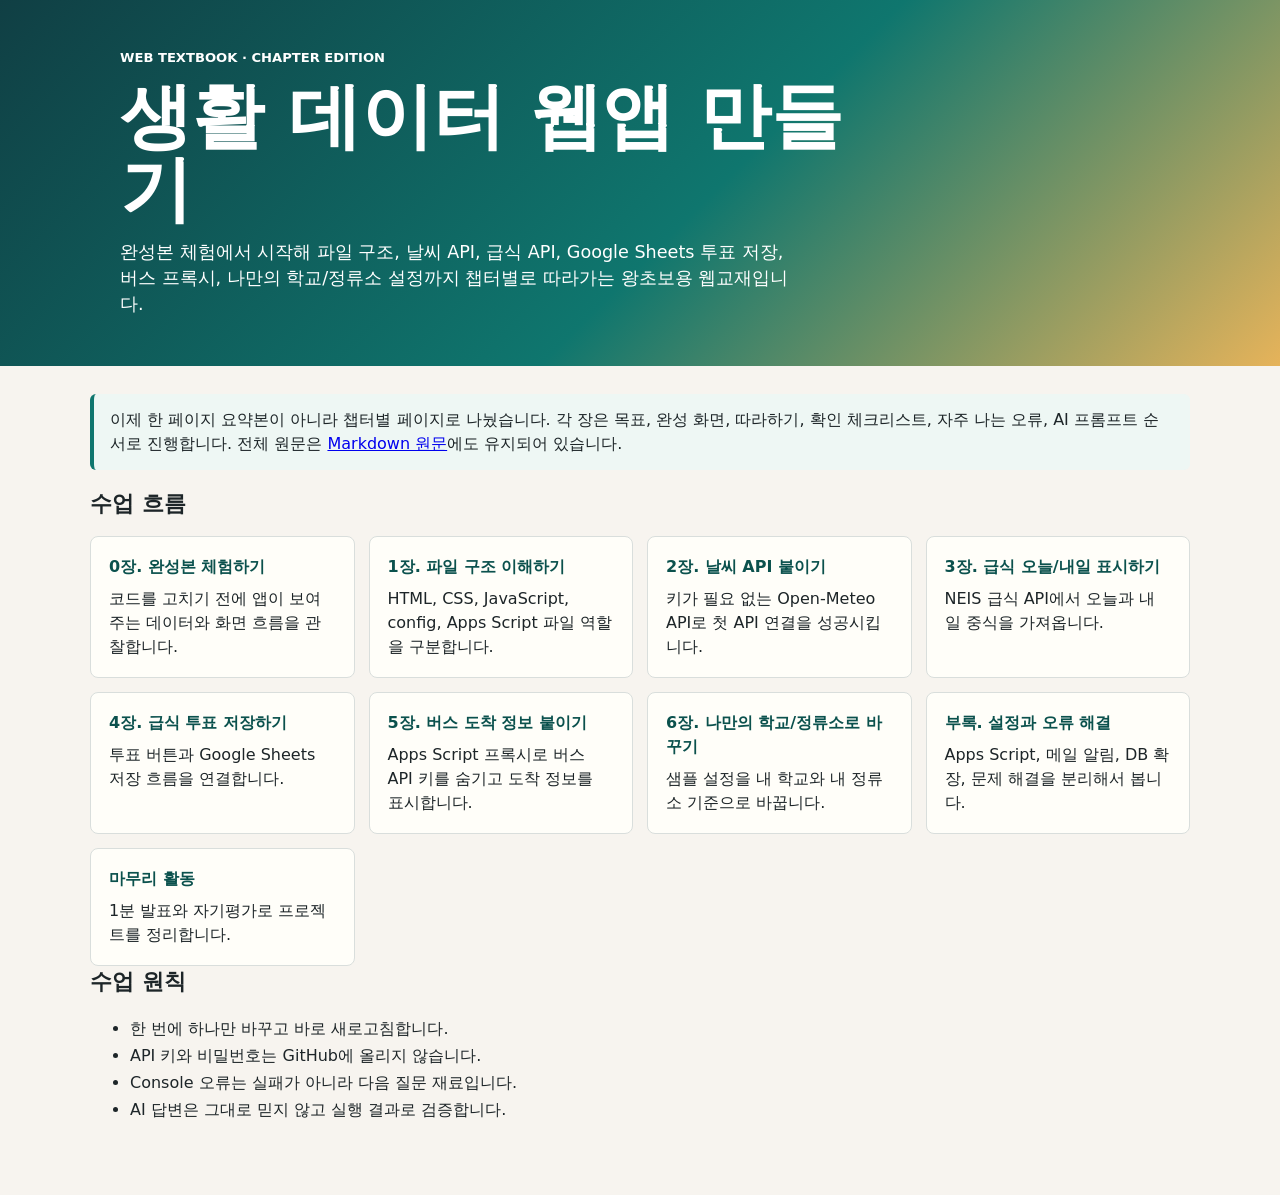
==== commit e89efeb5: "Split web textbook into chapter pages" ====
--- a/textbook.html
+++ b/textbook.html
@@ -1,169 +1 @@
-<!doctype html>
-<html lang="ko">
-  <head>
-    <meta charset="utf-8">
-    <meta name="viewport" content="width=device-width, initial-scale=1">
-    <title>생활 데이터 웹앱 만들기 웹교재</title>
-    <link rel="stylesheet" href="./css/style.css">
-    <style>
-      body{background:#f7f4ef;color:#202322}.book-hero{min-height:320px}.book-wrap{width:min(1180px,calc(100% - 32px));margin:24px auto 72px;display:grid;grid-template-columns:270px minmax(0,1fr);gap:20px}.book-nav{position:sticky;top:16px;align-self:start;border:1px solid var(--line);border-radius:8px;background:var(--surface);padding:14px;max-height:calc(100vh - 32px);overflow:auto}.book-nav strong{display:block;margin-bottom:10px}.book-nav a{display:block;border-radius:6px;padding:8px 10px;color:var(--text);text-decoration:none;font-weight:750;font-size:.94rem}.book-nav a:hover{background:#e7f5f2;color:var(--accent-dark)}.book-panel{border:1px solid var(--line);border-radius:8px;background:#fffef9;padding:28px}.book-panel h1{font-size:2.05rem;margin:0 0 14px}.book-panel h2{font-size:1.45rem;margin:34px 0 12px;border-top:1px solid var(--line);padding-top:24px}.book-panel h3{font-size:1.12rem;margin:22px 0 10px}.book-panel p{line-height:1.78;margin:0 0 13px}.book-panel ul,.book-panel ol{line-height:1.72;margin:0 0 14px;padding-left:24px}.book-panel li{margin:5px 0}.book-panel pre{overflow:auto;border:1px solid var(--line);border-radius:8px;background:#fbfcfb;padding:14px;line-height:1.55}.book-panel code{font-family:ui-monospace,SFMono-Regular,Menlo,Consolas,monospace}.top-links{display:flex;flex-wrap:wrap;gap:10px;margin-top:20px}.top-links a{border-radius:6px;padding:10px 12px;background:white;color:var(--accent-dark);text-decoration:none;font-weight:800}.notice{background:#eef7f4;border-left:4px solid var(--accent);border-radius:6px;padding:14px 16px;margin:14px 0}@media(max-width:860px){.book-wrap{grid-template-columns:1fr}.book-nav{position:static;max-height:none}.book-nav a{display:inline-block}.book-panel{padding:18px}.book-hero{min-height:420px}}
-    </style>
-  </head>
-  <body>
-    <header class="app-header book-hero">
-      <div>
-        <p class="eyebrow">Web Textbook · Static Edition</p>
-        <h1>생활 데이터 웹앱 만들기</h1>
-        <p class="lead">완성본 체험에서 시작해 파일 구조, 날씨 API, 급식 API, Google Sheets 투표 저장, 버스 프록시, 나만의 학교/정류소 설정까지 이어지는 왕초보용 웹 교재입니다.</p>
-        <div class="top-links"><a href="./">샘플 앱 열기</a><a href="./docs/TEXTBOOK.md">전체 Markdown 원문</a><a href="./docs/BUS_PROXY_GUIDE.md">버스 프록시 가이드</a></div>
-      </div>
-    </header>
-    <div class="book-wrap">
-      <nav class="book-nav" aria-label="교재 목차">
-        <strong>수업 목차</strong>
-        <a href="#intro">수업 개요</a>
-        <a href="#chapter0">0장. 완성본 체험</a>
-        <a href="#chapter1">1장. 파일 구조</a>
-        <a href="#chapter2">2장. 날씨 API</a>
-        <a href="#chapter3">3장. 급식 API</a>
-        <a href="#chapter4">4장. 급식 투표 저장</a>
-        <a href="#chapter5">5장. 버스 도착 정보</a>
-        <a href="#chapter6">6장. 나만의 설정</a>
-        <a href="#appendix">부록. 오류 해결</a>
-        <a href="#finish">마무리 활동</a>
-      </nav>
-      <main><article class="book-panel">
-        <h1 id="intro">생활 데이터 웹앱 만들기</h1>
-        <p>GitHub Pages에 올라간 완성본을 먼저 체험하고, 조금씩 내 학교와 내 정류소에 맞게 바꾸는 실습 교재입니다. 목표는 코드를 외우는 것이 아니라 화면을 관찰하고, 설정 파일을 바꾸고, API 응답을 확인하고, AI에게 작은 단위로 질문하며 결과를 직접 검증하는 것입니다.</p>
-        <p>완성본 주소: <code>https://greatsong.github.io/sample_app/</code></p>
-        <div class="notice">전체 상세 원문은 <a href="./docs/TEXTBOOK.md">docs/TEXTBOOK.md</a>에도 함께 배포되어 있습니다. 이 HTML 페이지는 브라우저에서 본문이 바로 보이도록 JS 렌더링 없이 정적으로 구성했습니다.</div>
-        <h2>전체 결과물</h2>
-        <ul><li>서울 현재 날씨 카드</li><li>오늘과 내일 급식 카드</li><li>급식 메뉴 투표와 Google Sheets 저장</li><li>마을버스 도착 정보 카드</li><li>내 학교와 내 정류소로 바꾼 설정</li><li>GitHub Pages 공개 주소</li></ul>
-        <h2>수업 흐름</h2>
-        <pre><code>0장 완성본 체험하기
-1장 파일 구조 이해하기
-2장 날씨 API 붙이기
-3장 급식 오늘/내일 표시하기
-4장 급식 투표를 Google Sheets에 저장하기
-5장 버스 도착 정보 붙이기
-6장 나만의 학교/정류소로 바꾸기
-부록 API 키, Apps Script, 오류 해결</code></pre>
-        <p>각 장은 <code>이번 목표 → 완성 화면 → 따라하기 → 코드 붙여넣기 → 확인 체크리스트 → 자주 나는 오류 → AI에게 물어볼 프롬프트</code> 순서로 진행합니다.</p>
-
-        <h1 id="chapter0">0장. 완성본 체험하기</h1>
-        <h2>이번 목표</h2><p>완성본을 열어 어떤 데이터가 어디에 표시되는지 관찰합니다. 아직 코드를 고치지 않습니다.</p>
-        <h2>따라하기</h2><ol><li>샘플 앱 주소를 엽니다.</li><li>날씨, 버스, 급식 카드가 모두 보이는지 확인합니다.</li><li>급식 메뉴 중 하나에 투표합니다.</li><li>새로고침한 뒤 투표 수가 유지되는지 확인합니다.</li><li>화면 아래의 마을버스 프록시 설정 값을 살펴봅니다.</li></ol>
-        <h2>관찰 기록</h2><pre><code>내가 본 데이터 1:
-내가 본 데이터 2:
-내가 본 데이터 3:
-신기했던 점:
-궁금한 점:
-내 프로젝트에서 바꾸고 싶은 점:</code></pre>
-        <h2>확인 체크리스트</h2><ul><li>샘플 앱 주소를 열 수 있습니다.</li><li>날씨 카드가 보입니다.</li><li>급식 카드가 오늘과 내일로 나뉘어 보입니다.</li><li>투표 버튼을 누르면 숫자가 바뀝니다.</li><li>버스 카드가 실시간 연결 또는 설정 필요 상태로 표시됩니다.</li></ul>
-        <h2>AI에게 물어볼 프롬프트</h2><pre><code>나는 생활 데이터 웹앱 완성본을 관찰하고 있어.
-날씨, 급식, 버스, 투표 기능이 각각 어떤 데이터를 보여주는지
-초보자 눈높이로 한 문장씩 설명해줘.</code></pre>
-
-        <h1 id="chapter1">1장. 파일 구조 이해하기</h1>
-        <h2>이번 목표</h2><p>앱을 구성하는 파일의 역할을 구분합니다. 초보자는 코드를 모두 읽기보다 먼저 어느 파일을 왜 여는지 알아야 합니다.</p>
-        <h2>파일 역할</h2><pre><code>index.html: 화면의 큰 구조입니다.
-css/style.css: 색상, 카드 모양, 간격, 모바일 배치를 담당합니다.
-js/config.js: 학교, 정류소, 프록시 URL 같은 설정값을 모아 둔 설정판입니다.
-js/adapters/api-services.js: 날씨, 급식, 버스 API를 호출합니다.
-js/adapters/vote-store.js: 급식 투표를 Apps Script에 보내고 투표 수를 가져옵니다.
-js/app.js: 버튼 클릭, 카드 그리기, 투표 처리, 설정 저장을 담당합니다.
-apps-script/Code.gs: 버스 API 키와 Google Sheets 저장을 대신 처리하는 Apps Script 코드입니다.</code></pre>
-        <h2>확인 체크리스트</h2><ul><li><code>index.html</code>을 찾았습니다.</li><li><code>css/style.css</code>를 찾았습니다.</li><li><code>js/config.js</code>를 찾았습니다.</li><li><code>apps-script/Code.gs</code>는 Google Apps Script 프로젝트에 붙여넣는 코드라는 점을 압니다.</li></ul>
-        <h2>자주 나는 오류</h2><ul><li><code>config.js</code>를 고쳤는데 화면이 안 바뀝니다: 저장했는지 확인하고 브라우저를 새로고침합니다.</li><li>파일 이름 대소문자가 다릅니다: GitHub Pages에서는 대소문자가 중요합니다.</li><li>Apps Script 코드를 GitHub Pages에 넣으려고 합니다: <code>Code.gs</code>는 Apps Script에 넣는 코드입니다.</li></ul>
-
-        <h1 id="chapter2">2장. 날씨 API 붙이기</h1>
-        <h2>이번 목표</h2><p>키가 필요 없는 공개 API를 화면에 표시합니다. Open-Meteo는 API 키 없이 사용할 수 있어서 첫 API 실습에 적합합니다.</p>
-        <h2>따라하기</h2><ol><li><code>js/config.js</code>를 엽니다.</li><li><code>weather</code> 설정을 찾습니다.</li><li><code>label</code>, <code>latitude</code>, <code>longitude</code> 값을 확인합니다.</li><li>서울 값을 다른 지역 값으로 바꿔 봅니다.</li><li>저장하고 새로고침합니다.</li></ol>
-        <h2>코드 붙여넣기</h2><pre><code>weather: {
-  enabled: true,
-  label: "부산",
-  latitude: 35.1796,
-  longitude: 129.0756
-}</code></pre>
-        <h2>확인 체크리스트</h2><ul><li><code>weather.enabled</code>가 <code>true</code>입니다.</li><li><code>label</code>을 바꾸면 화면의 지역 이름이 바뀝니다.</li><li>위도와 경도를 바꾸면 날씨 값이 달라질 수 있습니다.</li><li>브라우저 Console에 오류가 없습니다.</li></ul>
-        <h2>AI에게 물어볼 프롬프트</h2><pre><code>아래 config.js의 weather 설정을 제주도로 바꾸고 싶어.
-JavaScript 문법이 깨지지 않게 수정 예시를 보여줘.</code></pre>
-
-        <h1 id="chapter3">3장. 급식 오늘/내일 표시하기</h1>
-        <h2>이번 목표</h2><p>NEIS 급식 API에서 오늘과 내일의 중식 메뉴를 가져와 화면에 표시합니다.</p>
-        <h2>따라하기</h2><ol><li><code>js/config.js</code>에서 <code>schoolMeal</code> 설정을 찾습니다.</li><li>교육청 코드, 학교 코드, 학교 이름을 확인합니다.</li><li><code>mealCode</code>가 <code>"2"</code>인지 확인합니다. <code>"2"</code>는 중식입니다.</li><li><code>mealDate</code>가 비어 있는지 확인합니다.</li><li>저장하고 새로고침합니다.</li></ol>
-        <h2>코드 붙여넣기</h2><pre><code>schoolMeal: {
-  enabled: true,
-  educationOfficeCode: "B10",
-  schoolCode: "7010073",
-  schoolName: "당곡고등학교",
-  mealCode: "2",
-  mealDate: ""
-}</code></pre>
-        <p><code>mealDate</code>가 비어 있으면 한국 시간 기준 오늘과 내일을 자동으로 조회합니다. 특정 날짜부터 보고 싶으면 <code>20260526</code>처럼 넣습니다.</p>
-        <h2>확인 체크리스트</h2><ul><li>급식 카드가 오늘과 내일로 나뉩니다.</li><li><code>mealCode: "2"</code>가 중식이라는 점을 설명할 수 있습니다.</li><li><code>mealDate</code>를 비우면 자동 날짜가 사용됩니다.</li><li>특정 날짜를 넣으면 그 날짜부터 이틀을 조회합니다.</li></ul>
-
-        <h1 id="chapter4">4장. 급식 투표를 Google Sheets에 저장하기</h1>
-        <h2>이번 목표</h2><p>급식 메뉴 투표가 브라우저 안에만 남지 않고 Google Sheets에 쌓이도록 연결합니다.</p>
-        <h2>핵심 흐름</h2><pre><code>투표 버튼 클릭
-  → js/app.js가 투표 정보를 만듭니다.
-  → js/adapters/vote-store.js가 Apps Script Web App URL로 보냅니다.
-  → Apps Script가 Google Sheets에 한 줄을 추가합니다.
-  → Apps Script가 전체 투표 수를 다시 계산해 돌려줍니다.
-  → 화면의 투표 수가 업데이트됩니다.</code></pre>
-        <h2>따라하기</h2><ol><li>Google Sheets에서 새 스프레드시트를 만듭니다.</li><li>스프레드시트 주소에서 Sheet ID를 복사합니다.</li><li>Apps Script 프로젝트 설정에서 Script Properties를 엽니다.</li><li><code>MEAL_VOTE_SHEET_ID</code>에 Sheet ID를 넣습니다.</li><li><code>apps-script/Code.gs</code>를 붙여넣고 새 버전으로 배포합니다.</li><li>샘플 앱에서 급식 메뉴에 투표합니다.</li><li>시트의 <code>meal_votes</code> 탭에 행이 생기는지 확인합니다.</li></ol>
-        <h2>저장되는 열</h2><pre><code>createdAt
-mealDate
-mealTitle
-menuName
-voteKey
-userAgent</code></pre>
-        <h2>확인 체크리스트</h2><ul><li>Apps Script에 <code>MEAL_VOTE_SHEET_ID</code>가 있습니다.</li><li>Apps Script가 새 버전으로 배포되었습니다.</li><li>Web App URL이 앱에 들어 있습니다.</li><li>투표 후 Google Sheets에 행이 추가됩니다.</li><li>새로고침 후에도 투표 수가 유지됩니다.</li></ul>
-
-        <h1 id="chapter5">5장. 버스 도착 정보 붙이기</h1>
-        <h2>이번 목표</h2><p>마을버스 도착 정보를 화면에 붙입니다. 버스 API는 키와 CORS 문제가 있어서 브라우저가 직접 호출하지 않고 Apps Script 프록시를 사용합니다.</p>
-        <h2>왜 프록시가 필요한가요</h2><p>GitHub Pages는 공개 웹사이트입니다. 여기에 버스 API 키를 넣으면 다른 사람이 볼 수 있습니다. 또한 서울 버스 API는 브라우저에서 직접 호출할 때 HTTP/CORS 문제를 만날 수 있습니다.</p>
-        <pre><code>브라우저 앱
-  → Apps Script Web App URL
-  → Script Properties의 BUS_API_KEY 읽기
-  → 서울 버스 API 호출
-  → 필요한 정보만 브라우저에 반환</code></pre>
-        <h2>따라하기</h2><ol><li>서울 버스 API 키를 준비합니다.</li><li>Apps Script 프로젝트를 엽니다.</li><li>Script Properties에 <code>BUS_API_KEY</code>를 추가합니다.</li><li><code>apps-script/Code.gs</code>를 붙여넣습니다.</li><li>새 배포에서 웹 앱을 선택합니다.</li><li>실행 사용자는 나, 액세스 권한은 모든 사용자로 설정합니다.</li><li>Web App URL을 복사합니다.</li><li>샘플 앱의 마을버스 프록시 설정에 URL을 넣습니다.</li><li>정류소번호와 노선명을 확인하고 저장하고 조회를 누릅니다.</li></ol>
-        <h2>코드 붙여넣기</h2><pre><code>villageBus: {
-  enabled: true,
-  proxyUrl: "https://script.google.com/macros/s/.../exec",
-  arsId: "21347",
-  routeName: "관악11"
-}</code></pre>
-        <h2>자주 나는 오류</h2><ul><li><code>NO_BUS_API_KEY</code>: Apps Script Script Properties에 <code>BUS_API_KEY</code>가 없습니다.</li><li>Web App URL 403: 배포 권한이 모든 사용자가 아니거나 첫 실행 권한 승인이 아직 안 되었을 수 있습니다.</li><li>버스 설정을 지웠는데도 이상합니다: 브라우저 localStorage에 예전 설정이 남아 있을 수 있습니다.</li></ul>
-
-        <h1 id="chapter6">6장. 나만의 학교/정류소로 바꾸기</h1>
-        <h2>이번 목표</h2><p>샘플 앱을 내 생활권에 맞게 바꿉니다. 이 장에서는 작동하는 앱을 유지하면서 설정값만 바꿉니다.</p>
-        <h2>따라하기</h2><ol><li>현재 작동하는 상태를 먼저 확인합니다.</li><li><code>js/config.js</code>를 복사해 백업합니다.</li><li>날씨 지역을 바꿉니다.</li><li>학교 급식 설정을 바꿉니다.</li><li>정류소번호와 노선명을 바꿉니다.</li><li>새로고침해서 각 카드가 따로 작동하는지 확인합니다.</li><li>GitHub에 커밋하고 GitHub Pages 주소를 확인합니다.</li></ol>
-        <h2>바꿀 값 정리</h2><pre><code>날씨: label, latitude, longitude
-급식: educationOfficeCode, schoolCode, schoolName, mealCode, mealDate
-버스: proxyUrl, arsId, routeName</code></pre>
-        <h2>확인 체크리스트</h2><ul><li>날씨 지역 이름이 바뀌었습니다.</li><li>급식 학교 이름이 바뀌었습니다.</li><li>급식 날짜가 오늘과 내일 기준입니다.</li><li>버스 정류소번호와 노선명이 바뀌었습니다.</li><li>투표가 Google Sheets에 저장됩니다.</li><li>GitHub Pages 주소에서 앱이 열립니다.</li></ul>
-
-        <h1 id="appendix">부록. Apps Script와 오류 해결</h1>
-        <h2>필요한 Script Properties</h2><pre><code>BUS_API_KEY: 서울 버스 API 키입니다. GitHub에 올리지 않습니다.
-MEAL_VOTE_SHEET_ID: 급식 투표를 저장할 Google Sheets의 스프레드시트 ID입니다.
-BUS_ALERT_EMAIL: 교사용 5분 전 메일 알림을 받을 주소입니다. 선택 사항입니다.</code></pre>
-        <h2>배포 설정</h2><pre><code>배포 유형: 웹 앱
-실행 사용자: 나
-액세스 권한: 모든 사용자</code></pre>
-        <h2>문제 해결</h2><ul><li>화면이 안 열릴 때: GitHub Pages 주소, <code>index.html</code>, 배포 완료 여부를 확인합니다.</li><li>날씨가 안 나올 때: <code>weather.enabled</code>, 위도/경도, 쉼표를 확인합니다.</li><li>급식이 안 나올 때: 교육청 코드, 학교 코드, <code>mealCode</code>, 휴일 여부를 확인합니다.</li><li>투표가 저장되지 않을 때: <code>MEAL_VOTE_SHEET_ID</code>, Apps Script 새 배포, Google Sheets 권한을 확인합니다.</li><li>버스가 안 나올 때: <code>BUS_API_KEY</code>, <code>/exec</code> URL, 정류소번호, 노선명을 확인합니다.</li></ul>
-
-        <h1 id="finish">마무리 활동</h1>
-        <h2>1분 발표 구조</h2><pre><code>1. 우리가 만든 앱은 ___입니다.
-2. 날씨 데이터는 ___ API에서 가져왔습니다.
-3. 급식 데이터는 ___ API에서 가져왔습니다.
-4. 투표 데이터는 ___에 저장했습니다.
-5. 버스 API 키는 ___에 숨겼습니다.
-6. AI는 ___에 사용했고, 우리는 ___로 검증했습니다.
-7. 다음 버전에서는 ___를 개선하고 싶습니다.</code></pre>
-        <h2>자기 평가</h2><ul><li>나는 파일 역할을 설명할 수 있습니다.</li><li>나는 API 키를 GitHub에 올리면 안 되는 이유를 설명할 수 있습니다.</li><li>나는 날씨, 급식, 버스 데이터가 어디서 오는지 설명할 수 있습니다.</li><li>나는 투표 데이터가 Google Sheets에 저장되는 흐름을 설명할 수 있습니다.</li><li>나는 AI 답변을 그대로 붙이지 않고 실행 결과로 확인했습니다.</li></ul>
-      </article></main>
-    </div>
-  </body>
-</html>
+<!doctype html><html lang="ko"><head><meta charset="utf-8"><meta name="viewport" content="width=device-width,initial-scale=1"><title>생활 데이터 웹앱 만들기 웹교재</title><link rel="stylesheet" href="./css/style.css"><style>body{background:#f7f4ef}.wrap{width:min(1100px,calc(100% - 32px));margin:28px auto 72px}.grid{display:grid;grid-template-columns:repeat(auto-fit,minmax(240px,1fr));gap:14px}.card{display:block;border:1px solid var(--line);border-radius:8px;background:#fffef9;padding:18px;color:inherit;text-decoration:none}.card strong{display:block;margin-bottom:8px;color:var(--accent-dark)}.note{border-left:4px solid var(--accent);background:#eef7f4;padding:14px 16px;border-radius:6px;margin:18px 0}.toc{line-height:1.7}</style></head><body><header class="app-header"><div><p class="eyebrow">Web Textbook · Chapter Edition</p><h1>생활 데이터 웹앱 만들기</h1><p class="lead">완성본 체험에서 시작해 파일 구조, 날씨 API, 급식 API, Google Sheets 투표 저장, 버스 프록시, 나만의 학교/정류소 설정까지 챕터별로 따라가는 왕초보용 웹교재입니다.</p></div></header><main class="wrap"><section class="note">이제 한 페이지 요약본이 아니라 챕터별 페이지로 나눴습니다. 각 장은 목표, 완성 화면, 따라하기, 확인 체크리스트, 자주 나는 오류, AI 프롬프트 순서로 진행합니다. 전체 원문은 <a href="./docs/TEXTBOOK.md">Markdown 원문</a>에도 유지되어 있습니다.</section><h2>수업 흐름</h2><div class="grid"><a class="card" href="textbook/00.html"><strong>0장. 완성본 체험하기</strong>코드를 고치기 전에 앱이 보여주는 데이터와 화면 흐름을 관찰합니다.</a><a class="card" href="textbook/01.html"><strong>1장. 파일 구조 이해하기</strong>HTML, CSS, JavaScript, config, Apps Script 파일 역할을 구분합니다.</a><a class="card" href="textbook/02.html"><strong>2장. 날씨 API 붙이기</strong>키가 필요 없는 Open-Meteo API로 첫 API 연결을 성공시킵니다.</a><a class="card" href="textbook/03.html"><strong>3장. 급식 오늘/내일 표시하기</strong>NEIS 급식 API에서 오늘과 내일 중식을 가져옵니다.</a><a class="card" href="textbook/04.html"><strong>4장. 급식 투표 저장하기</strong>투표 버튼과 Google Sheets 저장 흐름을 연결합니다.</a><a class="card" href="textbook/05.html"><strong>5장. 버스 도착 정보 붙이기</strong>Apps Script 프록시로 버스 API 키를 숨기고 도착 정보를 표시합니다.</a><a class="card" href="textbook/06.html"><strong>6장. 나만의 학교/정류소로 바꾸기</strong>샘플 설정을 내 학교와 내 정류소 기준으로 바꿉니다.</a><a class="card" href="textbook/appendix.html"><strong>부록. 설정과 오류 해결</strong>Apps Script, 메일 알림, DB 확장, 문제 해결을 분리해서 봅니다.</a><a class="card" href="textbook/finish.html"><strong>마무리 활동</strong>1분 발표와 자기평가로 프로젝트를 정리합니다.</a></div><h2>수업 원칙</h2><ul class="toc"><li>한 번에 하나만 바꾸고 바로 새로고침합니다.</li><li>API 키와 비밀번호는 GitHub에 올리지 않습니다.</li><li>Console 오류는 실패가 아니라 다음 질문 재료입니다.</li><li>AI 답변은 그대로 믿지 않고 실행 결과로 검증합니다.</li></ul></main></body></html>
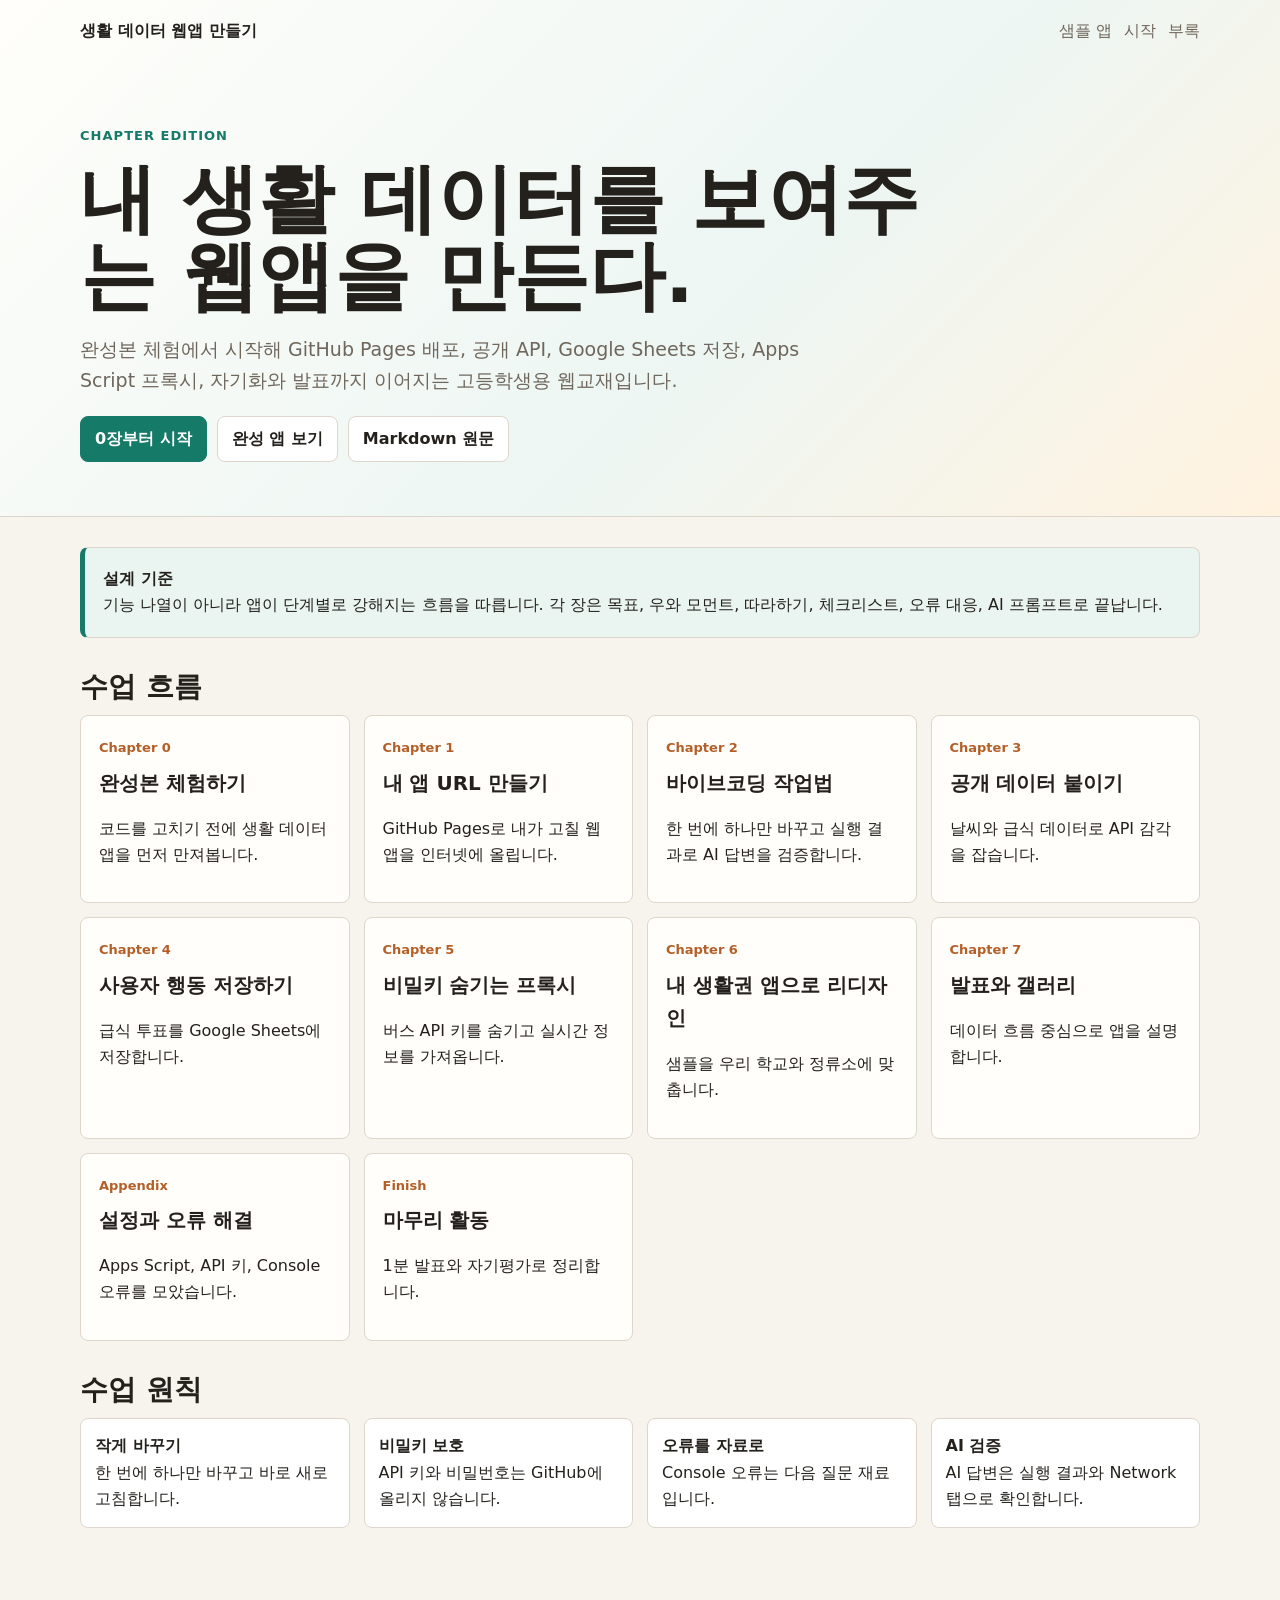
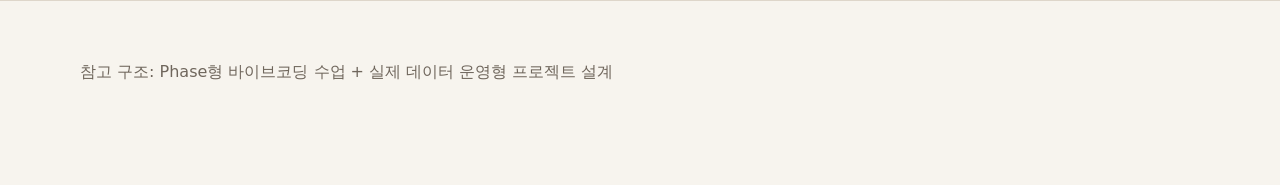
==== commit 6856bcba: "Redesign web textbook flow" ====
--- a/textbook.html
+++ b/textbook.html
@@ -1 +1 @@
-<!doctype html><html lang="ko"><head><meta charset="utf-8"><meta name="viewport" content="width=device-width,initial-scale=1"><title>생활 데이터 웹앱 만들기 웹교재</title><link rel="stylesheet" href="./css/style.css"><style>body{background:#f7f4ef}.wrap{width:min(1100px,calc(100% - 32px));margin:28px auto 72px}.grid{display:grid;grid-template-columns:repeat(auto-fit,minmax(240px,1fr));gap:14px}.card{display:block;border:1px solid var(--line);border-radius:8px;background:#fffef9;padding:18px;color:inherit;text-decoration:none}.card strong{display:block;margin-bottom:8px;color:var(--accent-dark)}.note{border-left:4px solid var(--accent);background:#eef7f4;padding:14px 16px;border-radius:6px;margin:18px 0}.toc{line-height:1.7}</style></head><body><header class="app-header"><div><p class="eyebrow">Web Textbook · Chapter Edition</p><h1>생활 데이터 웹앱 만들기</h1><p class="lead">완성본 체험에서 시작해 파일 구조, 날씨 API, 급식 API, Google Sheets 투표 저장, 버스 프록시, 나만의 학교/정류소 설정까지 챕터별로 따라가는 왕초보용 웹교재입니다.</p></div></header><main class="wrap"><section class="note">이제 한 페이지 요약본이 아니라 챕터별 페이지로 나눴습니다. 각 장은 목표, 완성 화면, 따라하기, 확인 체크리스트, 자주 나는 오류, AI 프롬프트 순서로 진행합니다. 전체 원문은 <a href="./docs/TEXTBOOK.md">Markdown 원문</a>에도 유지되어 있습니다.</section><h2>수업 흐름</h2><div class="grid"><a class="card" href="textbook/00.html"><strong>0장. 완성본 체험하기</strong>코드를 고치기 전에 앱이 보여주는 데이터와 화면 흐름을 관찰합니다.</a><a class="card" href="textbook/01.html"><strong>1장. 파일 구조 이해하기</strong>HTML, CSS, JavaScript, config, Apps Script 파일 역할을 구분합니다.</a><a class="card" href="textbook/02.html"><strong>2장. 날씨 API 붙이기</strong>키가 필요 없는 Open-Meteo API로 첫 API 연결을 성공시킵니다.</a><a class="card" href="textbook/03.html"><strong>3장. 급식 오늘/내일 표시하기</strong>NEIS 급식 API에서 오늘과 내일 중식을 가져옵니다.</a><a class="card" href="textbook/04.html"><strong>4장. 급식 투표 저장하기</strong>투표 버튼과 Google Sheets 저장 흐름을 연결합니다.</a><a class="card" href="textbook/05.html"><strong>5장. 버스 도착 정보 붙이기</strong>Apps Script 프록시로 버스 API 키를 숨기고 도착 정보를 표시합니다.</a><a class="card" href="textbook/06.html"><strong>6장. 나만의 학교/정류소로 바꾸기</strong>샘플 설정을 내 학교와 내 정류소 기준으로 바꿉니다.</a><a class="card" href="textbook/appendix.html"><strong>부록. 설정과 오류 해결</strong>Apps Script, 메일 알림, DB 확장, 문제 해결을 분리해서 봅니다.</a><a class="card" href="textbook/finish.html"><strong>마무리 활동</strong>1분 발표와 자기평가로 프로젝트를 정리합니다.</a></div><h2>수업 원칙</h2><ul class="toc"><li>한 번에 하나만 바꾸고 바로 새로고침합니다.</li><li>API 키와 비밀번호는 GitHub에 올리지 않습니다.</li><li>Console 오류는 실패가 아니라 다음 질문 재료입니다.</li><li>AI 답변은 그대로 믿지 않고 실행 결과로 검증합니다.</li></ul></main></body></html>+<!doctype html><html lang="ko"><head><meta charset="utf-8"><meta name="viewport" content="width=device-width,initial-scale=1"><title>생활 데이터 웹앱 만들기 웹교재</title><meta name="description" content="GitHub Pages, 공공 API, Google Sheets, Apps Script로 만드는 생활 데이터 웹앱 교재"><link rel="stylesheet" href="./assets/textbook.css"></head><body><header class="top"><div class="bar"><a class="brand" href="./textbook.html">생활 데이터 웹앱 만들기</a><nav class="nav"><a href="./index.html">샘플 앱</a><a href="./textbook/00.html">시작</a><a href="./textbook/appendix.html">부록</a></nav></div><div class="hero"><p class="eyebrow">Chapter Edition</p><h1>내 생활 데이터를 보여주는 웹앱을 만든다.</h1><p class="lead">완성본 체험에서 시작해 GitHub Pages 배포, 공개 API, Google Sheets 저장, Apps Script 프록시, 자기화와 발표까지 이어지는 고등학생용 웹교재입니다.</p><p class="actions"><a class="btn primary" href="./textbook/00.html">0장부터 시작</a><a class="btn" href="./index.html">완성 앱 보기</a><a class="btn" href="./docs/TEXTBOOK.md">Markdown 원문</a></p></div></header><main class="wrap"><section class="band"><b>설계 기준</b><br>기능 나열이 아니라 앱이 단계별로 강해지는 흐름을 따릅니다. 각 장은 목표, 우와 모먼트, 따라하기, 체크리스트, 오류 대응, AI 프롬프트로 끝납니다.</section><h2>수업 흐름</h2><div class="grid"><a class="card" href="textbook/00.html"><span class="num">Chapter 0</span><b>완성본 체험하기</b><p>코드를 고치기 전에 생활 데이터 앱을 먼저 만져봅니다.</p></a><a class="card" href="textbook/01.html"><span class="num">Chapter 1</span><b>내 앱 URL 만들기</b><p>GitHub Pages로 내가 고칠 웹앱을 인터넷에 올립니다.</p></a><a class="card" href="textbook/02.html"><span class="num">Chapter 2</span><b>바이브코딩 작업법</b><p>한 번에 하나만 바꾸고 실행 결과로 AI 답변을 검증합니다.</p></a><a class="card" href="textbook/03.html"><span class="num">Chapter 3</span><b>공개 데이터 붙이기</b><p>날씨와 급식 데이터로 API 감각을 잡습니다.</p></a><a class="card" href="textbook/04.html"><span class="num">Chapter 4</span><b>사용자 행동 저장하기</b><p>급식 투표를 Google Sheets에 저장합니다.</p></a><a class="card" href="textbook/05.html"><span class="num">Chapter 5</span><b>비밀키 숨기는 프록시</b><p>버스 API 키를 숨기고 실시간 정보를 가져옵니다.</p></a><a class="card" href="textbook/06.html"><span class="num">Chapter 6</span><b>내 생활권 앱으로 리디자인</b><p>샘플을 우리 학교와 정류소에 맞춥니다.</p></a><a class="card" href="textbook/07.html"><span class="num">Chapter 7</span><b>발표와 갤러리</b><p>데이터 흐름 중심으로 앱을 설명합니다.</p></a><a class="card" href="textbook/appendix.html"><span class="num">Appendix</span><b>설정과 오류 해결</b><p>Apps Script, API 키, Console 오류를 모았습니다.</p></a><a class="card" href="textbook/finish.html"><span class="num">Finish</span><b>마무리 활동</b><p>1분 발표와 자기평가로 정리합니다.</p></a></div><h2>수업 원칙</h2><div class="grid"><div class="box"><b>작게 바꾸기</b><br>한 번에 하나만 바꾸고 바로 새로고침합니다.</div><div class="box"><b>비밀키 보호</b><br>API 키와 비밀번호는 GitHub에 올리지 않습니다.</div><div class="box"><b>오류를 자료로</b><br>Console 오류는 다음 질문 재료입니다.</div><div class="box"><b>AI 검증</b><br>AI 답변은 실행 결과와 Network 탭으로 확인합니다.</div></div></main><footer class="foot"><div class="wrap">참고 구조: Phase형 바이브코딩 수업 + 실제 데이터 운영형 프로젝트 설계</div></footer></body></html>
--- a/assets/textbook.css
+++ b/assets/textbook.css
@@ -0,0 +1 @@
+:root{--bg:#f7f4ee;--paper:#fffefa;--ink:#24211d;--muted:#6f665c;--line:#ded6ca;--accent:#167a69;--accent2:#b45f28;--soft:#eaf5f1}*{box-sizing:border-box}body{margin:0;background:var(--bg);color:var(--ink);font-family:system-ui,-apple-system,BlinkMacSystemFont,"Segoe UI",sans-serif;line-height:1.65}a{color:var(--accent);text-underline-offset:3px}.top{background:linear-gradient(135deg,#fffefa,#edf6f3 58%,#fff2df);border-bottom:1px solid var(--line)}.bar,.hero,.wrap{width:min(1120px,calc(100% - 32px));margin:0 auto}.bar{display:flex;justify-content:space-between;gap:16px;flex-wrap:wrap;padding:18px 0}.brand{font-weight:850;color:var(--ink);text-decoration:none}.nav{display:flex;gap:12px;flex-wrap:wrap}.nav a{color:var(--muted);text-decoration:none}.hero{padding:50px 0 38px}.eyebrow{color:var(--accent);font-size:13px;font-weight:850;letter-spacing:.08em;text-transform:uppercase}h1{max-width:860px;margin:10px 0 12px;font-size:clamp(38px,7vw,76px);line-height:1.02;letter-spacing:0}h2{margin:32px 0 12px;font-size:28px;line-height:1.2;letter-spacing:0}h3{margin:22px 0 8px;font-size:20px}.lead{max-width:780px;color:var(--muted);font-size:19px}.wrap{margin-top:30px;margin-bottom:72px}.grid{display:grid;grid-template-columns:repeat(auto-fit,minmax(245px,1fr));gap:14px}.card,.book,.box{border:1px solid var(--line);border-radius:8px;background:var(--paper)}.card{display:block;min-height:170px;padding:18px;color:inherit;text-decoration:none}.card b{display:block;margin:6px 0 8px;font-size:20px}.num{color:var(--accent2);font-size:13px;font-weight:850}.book{padding:clamp(18px,4vw,34px)}.band{margin:24px 0;padding:18px;border:1px solid var(--line);border-left:5px solid var(--accent);border-radius:8px;background:var(--soft)}.btn{display:inline-flex;align-items:center;justify-content:center;min-height:42px;padding:9px 14px;border:1px solid var(--line);border-radius:8px;background:white;color:var(--ink);font-weight:750;text-decoration:none}.primary{background:var(--accent);border-color:var(--accent);color:white}.actions,.chapter-nav{display:flex;gap:10px;flex-wrap:wrap}.meta{display:grid;grid-template-columns:repeat(auto-fit,minmax(220px,1fr));gap:12px}.box{padding:14px;background:white}pre{overflow:auto;white-space:pre-wrap;padding:14px;border:1px solid var(--line);border-radius:8px;background:#f8faf9}li+li{margin-top:6px}.foot{border-top:1px solid var(--line);padding:28px 0;color:var(--muted)}@media(max-width:680px){h1{font-size:42px}.card{min-height:auto}}
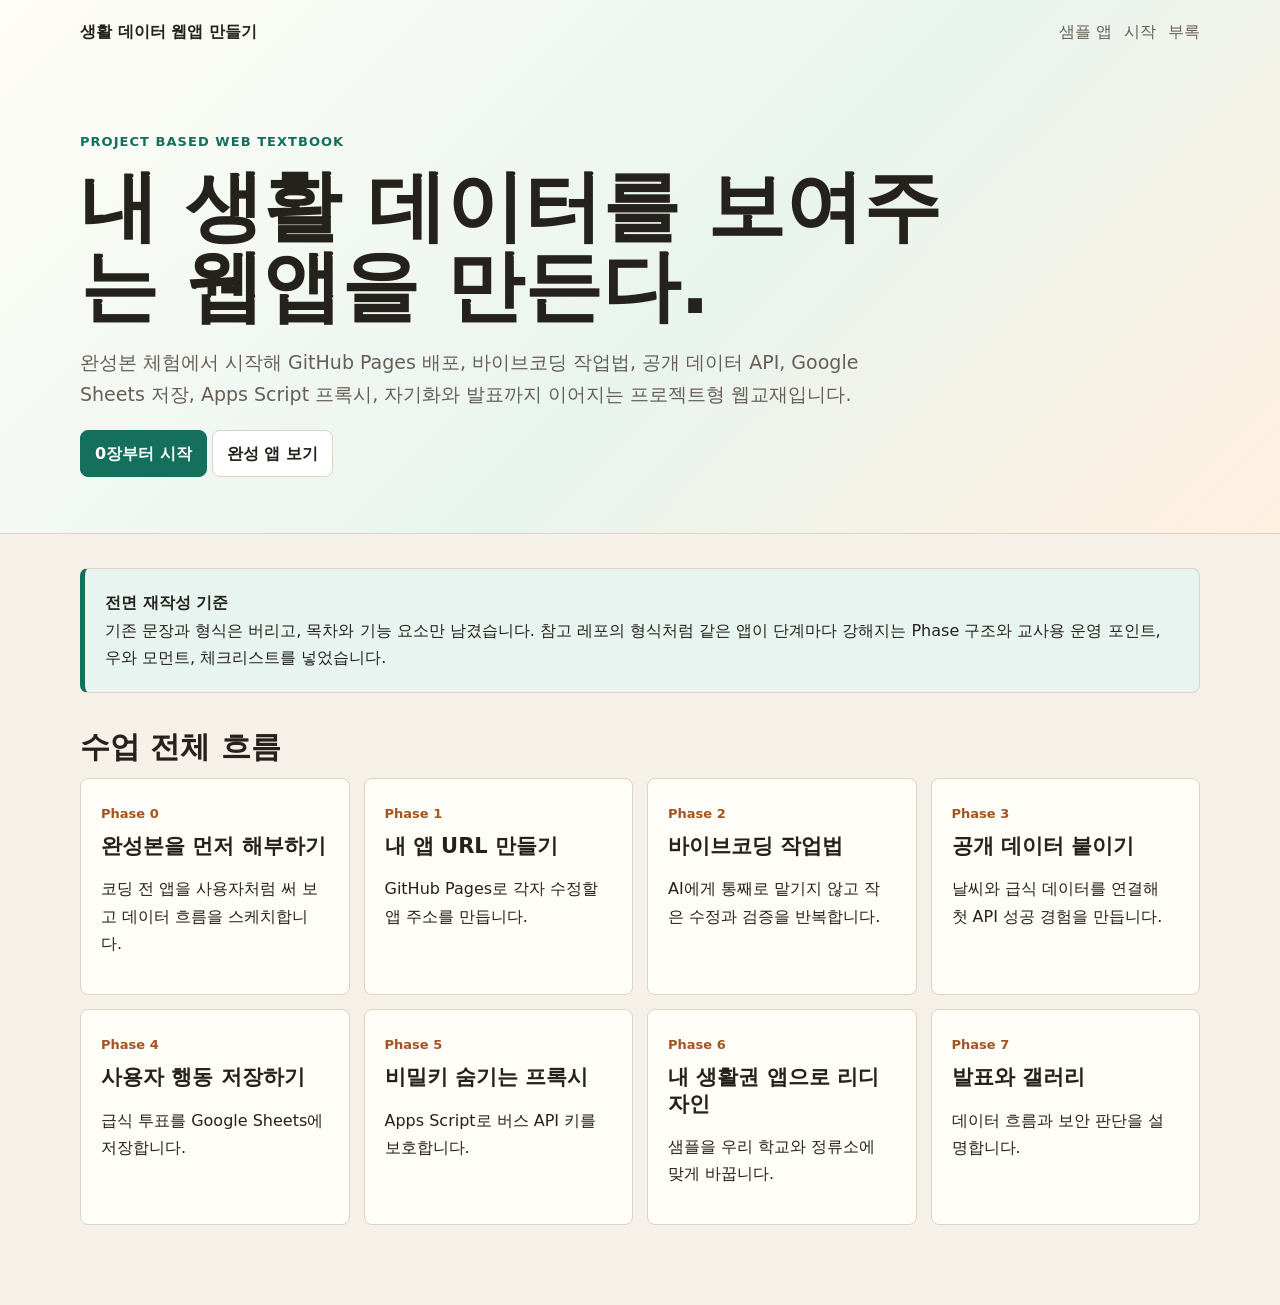
==== commit e5bf4a25: "Rewrite textbook from scratch" ====
--- a/textbook.html
+++ b/textbook.html
@@ -1 +1 @@
-<!doctype html><html lang="ko"><head><meta charset="utf-8"><meta name="viewport" content="width=device-width,initial-scale=1"><title>생활 데이터 웹앱 만들기 웹교재</title><meta name="description" content="GitHub Pages, 공공 API, Google Sheets, Apps Script로 만드는 생활 데이터 웹앱 교재"><link rel="stylesheet" href="./assets/textbook.css"></head><body><header class="top"><div class="bar"><a class="brand" href="./textbook.html">생활 데이터 웹앱 만들기</a><nav class="nav"><a href="./index.html">샘플 앱</a><a href="./textbook/00.html">시작</a><a href="./textbook/appendix.html">부록</a></nav></div><div class="hero"><p class="eyebrow">Chapter Edition</p><h1>내 생활 데이터를 보여주는 웹앱을 만든다.</h1><p class="lead">완성본 체험에서 시작해 GitHub Pages 배포, 공개 API, Google Sheets 저장, Apps Script 프록시, 자기화와 발표까지 이어지는 고등학생용 웹교재입니다.</p><p class="actions"><a class="btn primary" href="./textbook/00.html">0장부터 시작</a><a class="btn" href="./index.html">완성 앱 보기</a><a class="btn" href="./docs/TEXTBOOK.md">Markdown 원문</a></p></div></header><main class="wrap"><section class="band"><b>설계 기준</b><br>기능 나열이 아니라 앱이 단계별로 강해지는 흐름을 따릅니다. 각 장은 목표, 우와 모먼트, 따라하기, 체크리스트, 오류 대응, AI 프롬프트로 끝납니다.</section><h2>수업 흐름</h2><div class="grid"><a class="card" href="textbook/00.html"><span class="num">Chapter 0</span><b>완성본 체험하기</b><p>코드를 고치기 전에 생활 데이터 앱을 먼저 만져봅니다.</p></a><a class="card" href="textbook/01.html"><span class="num">Chapter 1</span><b>내 앱 URL 만들기</b><p>GitHub Pages로 내가 고칠 웹앱을 인터넷에 올립니다.</p></a><a class="card" href="textbook/02.html"><span class="num">Chapter 2</span><b>바이브코딩 작업법</b><p>한 번에 하나만 바꾸고 실행 결과로 AI 답변을 검증합니다.</p></a><a class="card" href="textbook/03.html"><span class="num">Chapter 3</span><b>공개 데이터 붙이기</b><p>날씨와 급식 데이터로 API 감각을 잡습니다.</p></a><a class="card" href="textbook/04.html"><span class="num">Chapter 4</span><b>사용자 행동 저장하기</b><p>급식 투표를 Google Sheets에 저장합니다.</p></a><a class="card" href="textbook/05.html"><span class="num">Chapter 5</span><b>비밀키 숨기는 프록시</b><p>버스 API 키를 숨기고 실시간 정보를 가져옵니다.</p></a><a class="card" href="textbook/06.html"><span class="num">Chapter 6</span><b>내 생활권 앱으로 리디자인</b><p>샘플을 우리 학교와 정류소에 맞춥니다.</p></a><a class="card" href="textbook/07.html"><span class="num">Chapter 7</span><b>발표와 갤러리</b><p>데이터 흐름 중심으로 앱을 설명합니다.</p></a><a class="card" href="textbook/appendix.html"><span class="num">Appendix</span><b>설정과 오류 해결</b><p>Apps Script, API 키, Console 오류를 모았습니다.</p></a><a class="card" href="textbook/finish.html"><span class="num">Finish</span><b>마무리 활동</b><p>1분 발표와 자기평가로 정리합니다.</p></a></div><h2>수업 원칙</h2><div class="grid"><div class="box"><b>작게 바꾸기</b><br>한 번에 하나만 바꾸고 바로 새로고침합니다.</div><div class="box"><b>비밀키 보호</b><br>API 키와 비밀번호는 GitHub에 올리지 않습니다.</div><div class="box"><b>오류를 자료로</b><br>Console 오류는 다음 질문 재료입니다.</div><div class="box"><b>AI 검증</b><br>AI 답변은 실행 결과와 Network 탭으로 확인합니다.</div></div></main><footer class="foot"><div class="wrap">참고 구조: Phase형 바이브코딩 수업 + 실제 데이터 운영형 프로젝트 설계</div></footer></body></html>+<!doctype html><html lang="ko"><head><meta charset="utf-8"><meta name="viewport" content="width=device-width,initial-scale=1"><title>생활 데이터 웹앱 만들기 웹교재</title><link rel="stylesheet" href="./assets/textbook.css"></head><body><header class="top"><div class="bar shell"><a class="brand" href="./textbook.html">생활 데이터 웹앱 만들기</a><nav class="nav"><a href="./index.html">샘플 앱</a><a href="./textbook/00.html">시작</a><a href="./textbook/appendix.html">부록</a></nav></div><div class="hero shell"><p class="eyebrow">Project Based Web Textbook</p><h1>내 생활 데이터를 보여주는 웹앱을 만든다.</h1><p class="lead">완성본 체험에서 시작해 GitHub Pages 배포, 바이브코딩 작업법, 공개 데이터 API, Google Sheets 저장, Apps Script 프록시, 자기화와 발표까지 이어지는 프로젝트형 웹교재입니다.</p><p><a class="btn primary" href="./textbook/00.html">0장부터 시작</a> <a class="btn" href="./index.html">완성 앱 보기</a></p></div></header><main class="wrap"><section class="band"><b>전면 재작성 기준</b><br>기존 문장과 형식은 버리고, 목차와 기능 요소만 남겼습니다. 참고 레포의 형식처럼 같은 앱이 단계마다 강해지는 Phase 구조와 교사용 운영 포인트, 우와 모먼트, 체크리스트를 넣었습니다.</section><h2>수업 전체 흐름</h2><div class="grid"><a class="card" href="textbook/00.html"><span class="phase">Phase 0</span><strong>완성본을 먼저 해부하기</strong><p>코딩 전 앱을 사용자처럼 써 보고 데이터 흐름을 스케치합니다.</p></a><a class="card" href="textbook/01.html"><span class="phase">Phase 1</span><strong>내 앱 URL 만들기</strong><p>GitHub Pages로 각자 수정할 앱 주소를 만듭니다.</p></a><a class="card" href="textbook/02.html"><span class="phase">Phase 2</span><strong>바이브코딩 작업법</strong><p>AI에게 통째로 맡기지 않고 작은 수정과 검증을 반복합니다.</p></a><a class="card" href="textbook/03.html"><span class="phase">Phase 3</span><strong>공개 데이터 붙이기</strong><p>날씨와 급식 데이터를 연결해 첫 API 성공 경험을 만듭니다.</p></a><a class="card" href="textbook/04.html"><span class="phase">Phase 4</span><strong>사용자 행동 저장하기</strong><p>급식 투표를 Google Sheets에 저장합니다.</p></a><a class="card" href="textbook/05.html"><span class="phase">Phase 5</span><strong>비밀키 숨기는 프록시</strong><p>Apps Script로 버스 API 키를 보호합니다.</p></a><a class="card" href="textbook/06.html"><span class="phase">Phase 6</span><strong>내 생활권 앱으로 리디자인</strong><p>샘플을 우리 학교와 정류소에 맞게 바꿉니다.</p></a><a class="card" href="textbook/07.html"><span class="phase">Phase 7</span><strong>발표와 갤러리</strong><p>데이터 흐름과 보안 판단을 설명합니다.</p></a></div></main></body></html>
--- a/assets/textbook.css
+++ b/assets/textbook.css
@@ -1 +1 @@
-:root{--bg:#f7f4ee;--paper:#fffefa;--ink:#24211d;--muted:#6f665c;--line:#ded6ca;--accent:#167a69;--accent2:#b45f28;--soft:#eaf5f1}*{box-sizing:border-box}body{margin:0;background:var(--bg);color:var(--ink);font-family:system-ui,-apple-system,BlinkMacSystemFont,"Segoe UI",sans-serif;line-height:1.65}a{color:var(--accent);text-underline-offset:3px}.top{background:linear-gradient(135deg,#fffefa,#edf6f3 58%,#fff2df);border-bottom:1px solid var(--line)}.bar,.hero,.wrap{width:min(1120px,calc(100% - 32px));margin:0 auto}.bar{display:flex;justify-content:space-between;gap:16px;flex-wrap:wrap;padding:18px 0}.brand{font-weight:850;color:var(--ink);text-decoration:none}.nav{display:flex;gap:12px;flex-wrap:wrap}.nav a{color:var(--muted);text-decoration:none}.hero{padding:50px 0 38px}.eyebrow{color:var(--accent);font-size:13px;font-weight:850;letter-spacing:.08em;text-transform:uppercase}h1{max-width:860px;margin:10px 0 12px;font-size:clamp(38px,7vw,76px);line-height:1.02;letter-spacing:0}h2{margin:32px 0 12px;font-size:28px;line-height:1.2;letter-spacing:0}h3{margin:22px 0 8px;font-size:20px}.lead{max-width:780px;color:var(--muted);font-size:19px}.wrap{margin-top:30px;margin-bottom:72px}.grid{display:grid;grid-template-columns:repeat(auto-fit,minmax(245px,1fr));gap:14px}.card,.book,.box{border:1px solid var(--line);border-radius:8px;background:var(--paper)}.card{display:block;min-height:170px;padding:18px;color:inherit;text-decoration:none}.card b{display:block;margin:6px 0 8px;font-size:20px}.num{color:var(--accent2);font-size:13px;font-weight:850}.book{padding:clamp(18px,4vw,34px)}.band{margin:24px 0;padding:18px;border:1px solid var(--line);border-left:5px solid var(--accent);border-radius:8px;background:var(--soft)}.btn{display:inline-flex;align-items:center;justify-content:center;min-height:42px;padding:9px 14px;border:1px solid var(--line);border-radius:8px;background:white;color:var(--ink);font-weight:750;text-decoration:none}.primary{background:var(--accent);border-color:var(--accent);color:white}.actions,.chapter-nav{display:flex;gap:10px;flex-wrap:wrap}.meta{display:grid;grid-template-columns:repeat(auto-fit,minmax(220px,1fr));gap:12px}.box{padding:14px;background:white}pre{overflow:auto;white-space:pre-wrap;padding:14px;border:1px solid var(--line);border-radius:8px;background:#f8faf9}li+li{margin-top:6px}.foot{border-top:1px solid var(--line);padding:28px 0;color:var(--muted)}@media(max-width:680px){h1{font-size:42px}.card{min-height:auto}}+:root{--bg:#f5f1e8;--paper:#fffdf7;--ink:#25211c;--muted:#675f55;--line:#ded3c4;--green:#146f5c;--rust:#a35422;--blue:#315f9f}*{box-sizing:border-box}body{margin:0;background:var(--bg);color:var(--ink);font-family:system-ui,-apple-system,BlinkMacSystemFont,'Segoe UI',sans-serif;line-height:1.72}a{color:var(--green);text-underline-offset:3px}.top{background:linear-gradient(135deg,#fffdf7,#e9f4ef 56%,#fff0df);border-bottom:1px solid var(--line)}.shell,.wrap,.chapter{width:min(1120px,calc(100% - 32px));margin:0 auto}.bar{display:flex;justify-content:space-between;gap:16px;flex-wrap:wrap;padding:18px 0}.brand{font-weight:850;color:var(--ink);text-decoration:none}.nav{display:flex;gap:12px;flex-wrap:wrap}.nav a{color:var(--muted);text-decoration:none}.hero{padding:54px 0 40px}.eyebrow{color:var(--green);font-weight:850;font-size:13px;letter-spacing:.08em;text-transform:uppercase}h1{max-width:900px;margin:10px 0 16px;font-size:clamp(40px,7vw,78px);line-height:1.03}h2{margin:36px 0 12px;font-size:30px;line-height:1.22}h3{margin:24px 0 8px;font-size:21px}.lead{max-width:790px;color:var(--muted);font-size:19px}.wrap{margin-top:34px;margin-bottom:80px}.chapter{max-width:980px;margin-top:30px;margin-bottom:80px}.grid{display:grid;grid-template-columns:repeat(auto-fit,minmax(255px,1fr));gap:14px}.card,.book,.box{border:1px solid var(--line);border-radius:8px;background:var(--paper)}.card{display:block;min-height:210px;padding:20px;color:inherit;text-decoration:none}.phase{color:var(--rust);font-size:13px;font-weight:850}.card strong{display:block;margin:7px 0 9px;font-size:21px;line-height:1.25}.book{padding:clamp(20px,4vw,38px)}.band{margin:24px 0;padding:20px;border:1px solid var(--line);border-left:5px solid var(--green);border-radius:8px;background:#e8f4ef}.teacher{margin:22px 0;padding:20px;border:1px solid var(--line);border-radius:8px;background:#edf3fb}.box{padding:18px}.btn{display:inline-flex;min-height:42px;align-items:center;padding:9px 14px;border:1px solid var(--line);border-radius:8px;background:white;color:var(--ink);text-decoration:none;font-weight:780}.primary{background:var(--green);border-color:var(--green);color:white}.chapter-nav{display:flex;gap:10px;flex-wrap:wrap;margin-bottom:18px}pre{overflow:auto;white-space:pre-wrap;padding:16px;border:1px solid var(--line);border-radius:8px;background:#f9fbfa}li+li{margin-top:7px}.footer{border-top:1px solid var(--line);padding:30px 0;color:var(--muted)}@media(max-width:680px){h1{font-size:42px}.card{min-height:auto}}
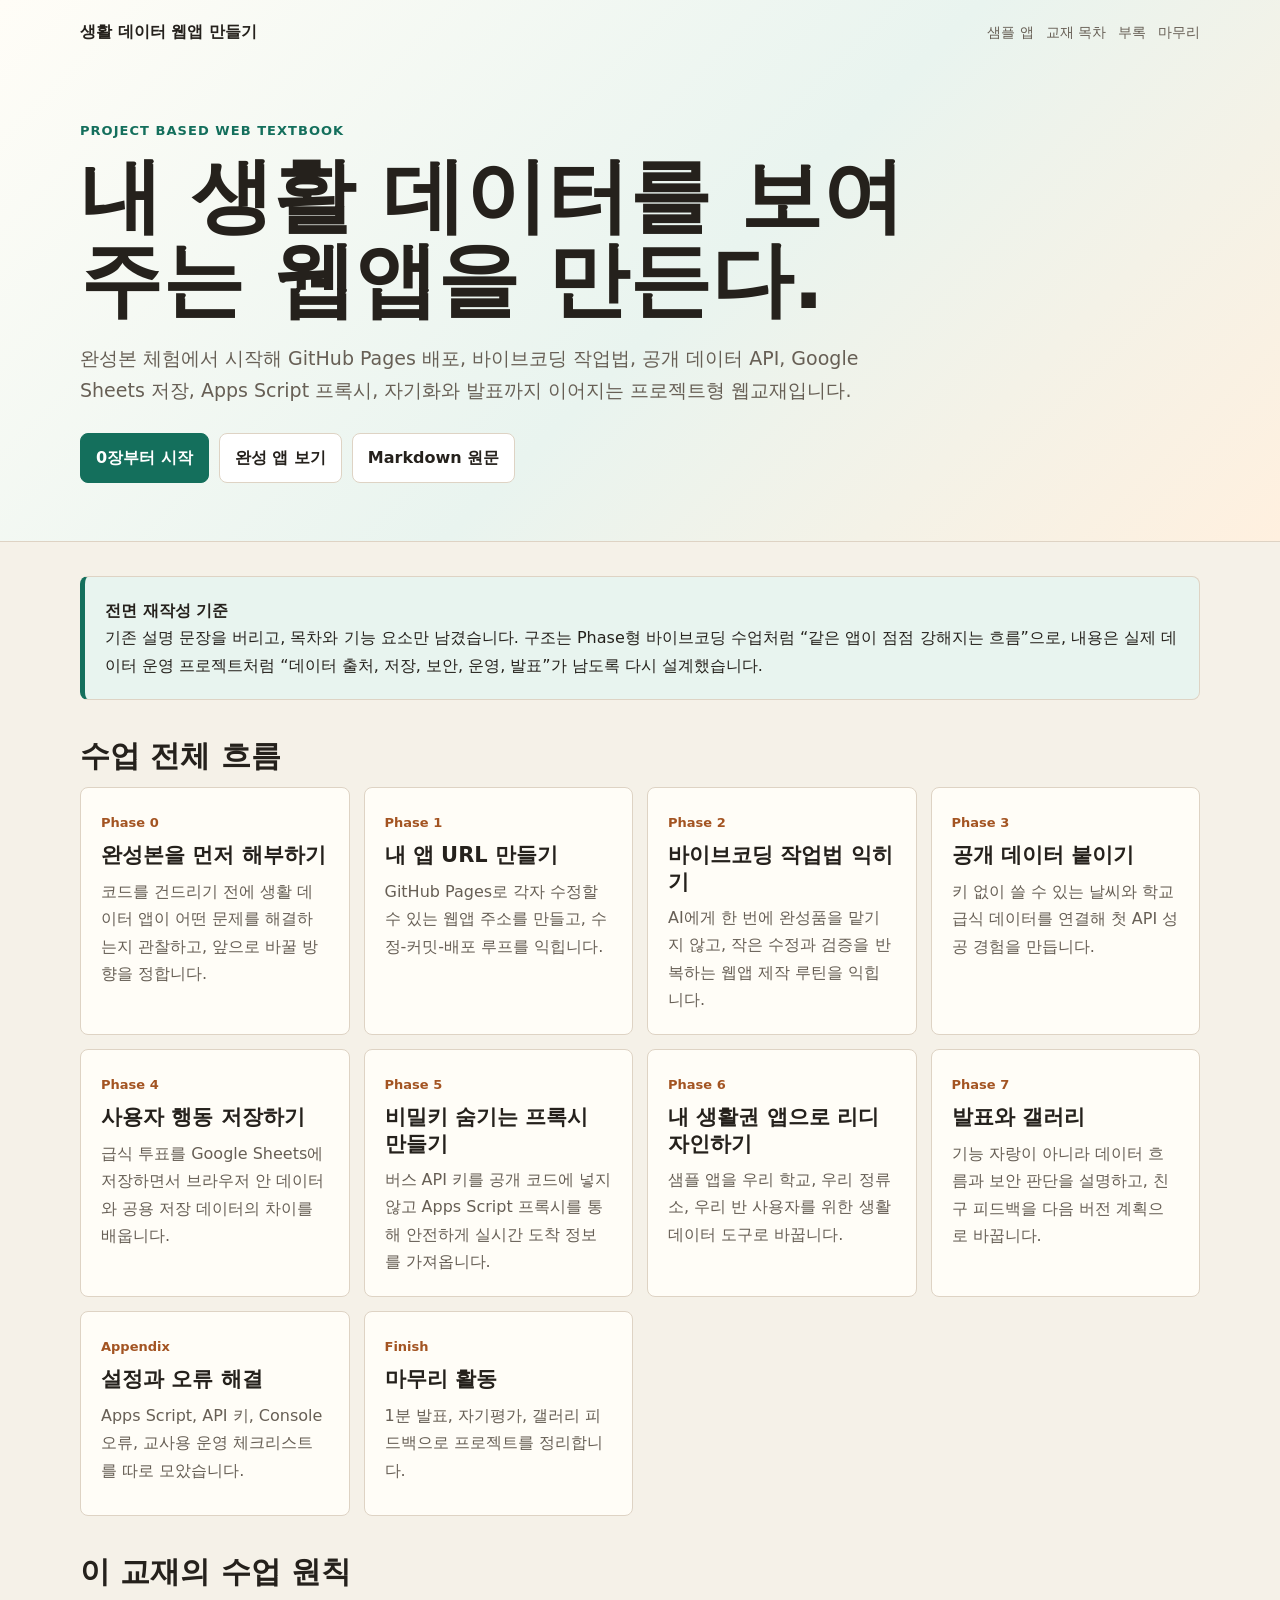
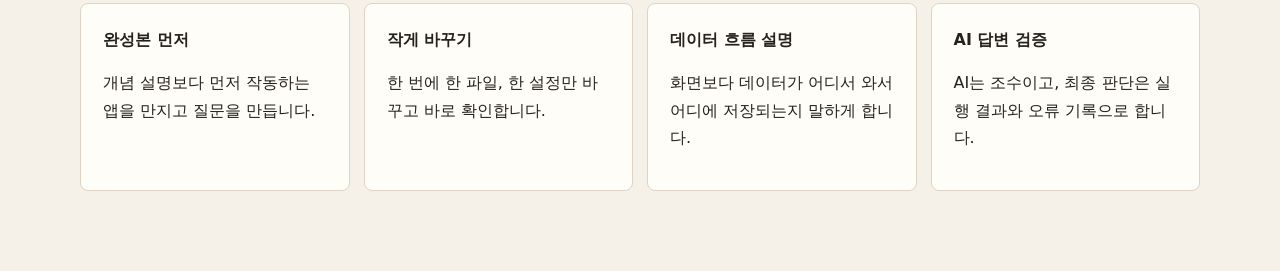
==== commit 4d75f5e6: "Finish full textbook rewrite" ====
--- a/textbook.html
+++ b/textbook.html
@@ -1 +1,31 @@
-<!doctype html><html lang="ko"><head><meta charset="utf-8"><meta name="viewport" content="width=device-width,initial-scale=1"><title>생활 데이터 웹앱 만들기 웹교재</title><link rel="stylesheet" href="./assets/textbook.css"></head><body><header class="top"><div class="bar shell"><a class="brand" href="./textbook.html">생활 데이터 웹앱 만들기</a><nav class="nav"><a href="./index.html">샘플 앱</a><a href="./textbook/00.html">시작</a><a href="./textbook/appendix.html">부록</a></nav></div><div class="hero shell"><p class="eyebrow">Project Based Web Textbook</p><h1>내 생활 데이터를 보여주는 웹앱을 만든다.</h1><p class="lead">완성본 체험에서 시작해 GitHub Pages 배포, 바이브코딩 작업법, 공개 데이터 API, Google Sheets 저장, Apps Script 프록시, 자기화와 발표까지 이어지는 프로젝트형 웹교재입니다.</p><p><a class="btn primary" href="./textbook/00.html">0장부터 시작</a> <a class="btn" href="./index.html">완성 앱 보기</a></p></div></header><main class="wrap"><section class="band"><b>전면 재작성 기준</b><br>기존 문장과 형식은 버리고, 목차와 기능 요소만 남겼습니다. 참고 레포의 형식처럼 같은 앱이 단계마다 강해지는 Phase 구조와 교사용 운영 포인트, 우와 모먼트, 체크리스트를 넣었습니다.</section><h2>수업 전체 흐름</h2><div class="grid"><a class="card" href="textbook/00.html"><span class="phase">Phase 0</span><strong>완성본을 먼저 해부하기</strong><p>코딩 전 앱을 사용자처럼 써 보고 데이터 흐름을 스케치합니다.</p></a><a class="card" href="textbook/01.html"><span class="phase">Phase 1</span><strong>내 앱 URL 만들기</strong><p>GitHub Pages로 각자 수정할 앱 주소를 만듭니다.</p></a><a class="card" href="textbook/02.html"><span class="phase">Phase 2</span><strong>바이브코딩 작업법</strong><p>AI에게 통째로 맡기지 않고 작은 수정과 검증을 반복합니다.</p></a><a class="card" href="textbook/03.html"><span class="phase">Phase 3</span><strong>공개 데이터 붙이기</strong><p>날씨와 급식 데이터를 연결해 첫 API 성공 경험을 만듭니다.</p></a><a class="card" href="textbook/04.html"><span class="phase">Phase 4</span><strong>사용자 행동 저장하기</strong><p>급식 투표를 Google Sheets에 저장합니다.</p></a><a class="card" href="textbook/05.html"><span class="phase">Phase 5</span><strong>비밀키 숨기는 프록시</strong><p>Apps Script로 버스 API 키를 보호합니다.</p></a><a class="card" href="textbook/06.html"><span class="phase">Phase 6</span><strong>내 생활권 앱으로 리디자인</strong><p>샘플을 우리 학교와 정류소에 맞게 바꿉니다.</p></a><a class="card" href="textbook/07.html"><span class="phase">Phase 7</span><strong>발표와 갤러리</strong><p>데이터 흐름과 보안 판단을 설명합니다.</p></a></div></main></body></html>+<!doctype html>
+<html lang="ko">
+<head>
+  <meta charset="utf-8">
+  <meta name="viewport" content="width=device-width,initial-scale=1">
+  <title>생활 데이터 웹앱 만들기 웹교재</title>
+  <meta name="description" content="고등학생을 위한 생활 데이터 웹앱 만들기 교재">
+  <link rel="stylesheet" href="./assets/textbook.css">
+</head>
+<body>
+  <header class="top">
+    <div class="bar shell"><a class="brand" href="./textbook.html">생활 데이터 웹앱 만들기</a><nav class="nav"><a href="./index.html">샘플 앱</a><a href="./textbook.html">교재 목차</a><a href="./textbook/appendix.html">부록</a><a href="./textbook/finish.html">마무리</a></nav></div>
+    <div class="hero shell">
+      <p class="eyebrow">Project Based Web Textbook</p>
+      <h1>내 생활 데이터를 보여주는 웹앱을 만든다.</h1>
+      <p class="lead">완성본 체험에서 시작해 GitHub Pages 배포, 바이브코딩 작업법, 공개 데이터 API, Google Sheets 저장, Apps Script 프록시, 자기화와 발표까지 이어지는 프로젝트형 웹교재입니다.</p>
+      <p class="actions"><a class="btn primary" href="./textbook/00.html">0장부터 시작</a><a class="btn" href="./index.html">완성 앱 보기</a><a class="btn" href="./docs/TEXTBOOK.md">Markdown 원문</a></p>
+    </div>
+  </header>
+  <main class="wrap">
+    <section class="band">
+      <b>전면 재작성 기준</b><br>
+      기존 설명 문장을 버리고, 목차와 기능 요소만 남겼습니다. 구조는 Phase형 바이브코딩 수업처럼 “같은 앱이 점점 강해지는 흐름”으로, 내용은 실제 데이터 운영 프로젝트처럼 “데이터 출처, 저장, 보안, 운영, 발표”가 남도록 다시 설계했습니다.
+    </section>
+    <h2>수업 전체 흐름</h2>
+    <div class="grid"><a class="card" href="textbook/00.html"><span class="phase">Phase 0</span><strong>완성본을 먼저 해부하기</strong><p>코드를 건드리기 전에 생활 데이터 앱이 어떤 문제를 해결하는지 관찰하고, 앞으로 바꿀 방향을 정합니다.</p></a><a class="card" href="textbook/01.html"><span class="phase">Phase 1</span><strong>내 앱 URL 만들기</strong><p>GitHub Pages로 각자 수정할 수 있는 웹앱 주소를 만들고, 수정-커밋-배포 루프를 익힙니다.</p></a><a class="card" href="textbook/02.html"><span class="phase">Phase 2</span><strong>바이브코딩 작업법 익히기</strong><p>AI에게 한 번에 완성품을 맡기지 않고, 작은 수정과 검증을 반복하는 웹앱 제작 루틴을 익힙니다.</p></a><a class="card" href="textbook/03.html"><span class="phase">Phase 3</span><strong>공개 데이터 붙이기</strong><p>키 없이 쓸 수 있는 날씨와 학교 급식 데이터를 연결해 첫 API 성공 경험을 만듭니다.</p></a><a class="card" href="textbook/04.html"><span class="phase">Phase 4</span><strong>사용자 행동 저장하기</strong><p>급식 투표를 Google Sheets에 저장하면서 브라우저 안 데이터와 공용 저장 데이터의 차이를 배웁니다.</p></a><a class="card" href="textbook/05.html"><span class="phase">Phase 5</span><strong>비밀키 숨기는 프록시 만들기</strong><p>버스 API 키를 공개 코드에 넣지 않고 Apps Script 프록시를 통해 안전하게 실시간 도착 정보를 가져옵니다.</p></a><a class="card" href="textbook/06.html"><span class="phase">Phase 6</span><strong>내 생활권 앱으로 리디자인하기</strong><p>샘플 앱을 우리 학교, 우리 정류소, 우리 반 사용자를 위한 생활 데이터 도구로 바꿉니다.</p></a><a class="card" href="textbook/07.html"><span class="phase">Phase 7</span><strong>발표와 갤러리</strong><p>기능 자랑이 아니라 데이터 흐름과 보안 판단을 설명하고, 친구 피드백을 다음 버전 계획으로 바꿉니다.</p></a><a class="card" href="textbook/appendix.html"><span class="phase">Appendix</span><strong>설정과 오류 해결</strong><p>Apps Script, API 키, Console 오류, 교사용 운영 체크리스트를 따로 모았습니다.</p></a><a class="card" href="textbook/finish.html"><span class="phase">Finish</span><strong>마무리 활동</strong><p>1분 발표, 자기평가, 갤러리 피드백으로 프로젝트를 정리합니다.</p></a></div>
+    <h2>이 교재의 수업 원칙</h2>
+    <div class="grid"><div class="panel"><b>완성본 먼저</b><p>개념 설명보다 먼저 작동하는 앱을 만지고 질문을 만듭니다.</p></div><div class="panel"><b>작게 바꾸기</b><p>한 번에 한 파일, 한 설정만 바꾸고 바로 확인합니다.</p></div><div class="panel"><b>데이터 흐름 설명</b><p>화면보다 데이터가 어디서 와서 어디에 저장되는지 말하게 합니다.</p></div><div class="panel"><b>AI 답변 검증</b><p>AI는 조수이고, 최종 판단은 실행 결과와 오류 기록으로 합니다.</p></div></div>
+  </main>
+</body>
+</html>
--- a/assets/textbook.css
+++ b/assets/textbook.css
@@ -1 +1,53 @@
-:root{--bg:#f5f1e8;--paper:#fffdf7;--ink:#25211c;--muted:#675f55;--line:#ded3c4;--green:#146f5c;--rust:#a35422;--blue:#315f9f}*{box-sizing:border-box}body{margin:0;background:var(--bg);color:var(--ink);font-family:system-ui,-apple-system,BlinkMacSystemFont,'Segoe UI',sans-serif;line-height:1.72}a{color:var(--green);text-underline-offset:3px}.top{background:linear-gradient(135deg,#fffdf7,#e9f4ef 56%,#fff0df);border-bottom:1px solid var(--line)}.shell,.wrap,.chapter{width:min(1120px,calc(100% - 32px));margin:0 auto}.bar{display:flex;justify-content:space-between;gap:16px;flex-wrap:wrap;padding:18px 0}.brand{font-weight:850;color:var(--ink);text-decoration:none}.nav{display:flex;gap:12px;flex-wrap:wrap}.nav a{color:var(--muted);text-decoration:none}.hero{padding:54px 0 40px}.eyebrow{color:var(--green);font-weight:850;font-size:13px;letter-spacing:.08em;text-transform:uppercase}h1{max-width:900px;margin:10px 0 16px;font-size:clamp(40px,7vw,78px);line-height:1.03}h2{margin:36px 0 12px;font-size:30px;line-height:1.22}h3{margin:24px 0 8px;font-size:21px}.lead{max-width:790px;color:var(--muted);font-size:19px}.wrap{margin-top:34px;margin-bottom:80px}.chapter{max-width:980px;margin-top:30px;margin-bottom:80px}.grid{display:grid;grid-template-columns:repeat(auto-fit,minmax(255px,1fr));gap:14px}.card,.book,.box{border:1px solid var(--line);border-radius:8px;background:var(--paper)}.card{display:block;min-height:210px;padding:20px;color:inherit;text-decoration:none}.phase{color:var(--rust);font-size:13px;font-weight:850}.card strong{display:block;margin:7px 0 9px;font-size:21px;line-height:1.25}.book{padding:clamp(20px,4vw,38px)}.band{margin:24px 0;padding:20px;border:1px solid var(--line);border-left:5px solid var(--green);border-radius:8px;background:#e8f4ef}.teacher{margin:22px 0;padding:20px;border:1px solid var(--line);border-radius:8px;background:#edf3fb}.box{padding:18px}.btn{display:inline-flex;min-height:42px;align-items:center;padding:9px 14px;border:1px solid var(--line);border-radius:8px;background:white;color:var(--ink);text-decoration:none;font-weight:780}.primary{background:var(--green);border-color:var(--green);color:white}.chapter-nav{display:flex;gap:10px;flex-wrap:wrap;margin-bottom:18px}pre{overflow:auto;white-space:pre-wrap;padding:16px;border:1px solid var(--line);border-radius:8px;background:#f9fbfa}li+li{margin-top:7px}.footer{border-top:1px solid var(--line);padding:30px 0;color:var(--muted)}@media(max-width:680px){h1{font-size:42px}.card{min-height:auto}}+:root {
+  --bg: #f5f1e8;
+  --paper: #fffdf7;
+  --ink: #25211c;
+  --muted: #675f55;
+  --line: #ded3c4;
+  --green: #146f5c;
+  --blue: #315f9f;
+  --rust: #a35422;
+  --soft-green: #e8f4ef;
+  --soft-blue: #edf3fb;
+  --soft-rust: #fff0df;
+}
+* { box-sizing: border-box; }
+body { margin: 0; background: var(--bg); color: var(--ink); font-family: ui-sans-serif, system-ui, -apple-system, BlinkMacSystemFont, "Segoe UI", sans-serif; line-height: 1.72; }
+a { color: var(--green); text-underline-offset: 3px; }
+.shell { width: min(1120px, calc(100% - 32px)); margin: 0 auto; }
+.top { background: linear-gradient(135deg, #fffdf7 0%, #e9f4ef 54%, #fff0df 100%); border-bottom: 1px solid var(--line); }
+.bar { display: flex; justify-content: space-between; align-items: center; gap: 16px; padding: 18px 0; }
+.brand { color: var(--ink); text-decoration: none; font-weight: 850; }
+.nav { display: flex; gap: 12px; flex-wrap: wrap; }
+.nav a { color: var(--muted); text-decoration: none; font-size: 14px; }
+.hero { padding: 56px 0 42px; }
+.eyebrow { margin: 0 0 12px; color: var(--green); font-size: 13px; font-weight: 850; letter-spacing: .08em; text-transform: uppercase; }
+h1 { max-width: 900px; margin: 0 0 16px; font-size: clamp(42px, 7vw, 82px); line-height: 1.03; letter-spacing: 0; }
+h2 { margin: 38px 0 12px; font-size: 30px; line-height: 1.22; letter-spacing: 0; }
+h3 { margin: 26px 0 8px; font-size: 21px; line-height: 1.25; letter-spacing: 0; }
+.lead { max-width: 780px; color: var(--muted); font-size: 19px; }
+.actions { display: flex; flex-wrap: wrap; gap: 10px; margin-top: 26px; }
+.btn { display: inline-flex; align-items: center; justify-content: center; min-height: 44px; padding: 10px 15px; border: 1px solid var(--line); border-radius: 8px; background: white; color: var(--ink); text-decoration: none; font-weight: 780; }
+.btn.primary { background: var(--green); border-color: var(--green); color: white; }
+.wrap { width: min(1120px, calc(100% - 32px)); margin: 34px auto 80px; }
+.chapter-wrap { width: min(980px, calc(100% - 32px)); margin: 30px auto 80px; }
+.grid { display: grid; grid-template-columns: repeat(auto-fit, minmax(255px, 1fr)); gap: 14px; }
+.card { display: block; min-height: 205px; padding: 20px; border: 1px solid var(--line); border-radius: 8px; background: var(--paper); color: inherit; text-decoration: none; }
+.card:hover { border-color: #8daf9f; transform: translateY(-1px); }
+.phase { color: var(--rust); font-size: 13px; font-weight: 850; }
+.card strong { display: block; margin: 7px 0 9px; font-size: 21px; line-height: 1.25; }
+.card p { margin: 0; color: var(--muted); }
+.panel, .book { border: 1px solid var(--line); border-radius: 8px; background: var(--paper); }
+.panel { padding: 22px; }
+.book { padding: clamp(20px, 4vw, 38px); }
+.band { margin: 26px 0; padding: 20px; border: 1px solid var(--line); border-left: 5px solid var(--green); border-radius: 8px; background: var(--soft-green); }
+.teacher { margin: 24px 0; padding: 20px; border: 1px solid var(--line); border-radius: 8px; background: var(--soft-blue); }
+.meta { display: grid; grid-template-columns: repeat(auto-fit, minmax(240px, 1fr)); gap: 14px; margin: 22px 0; }
+.box { padding: 16px; border: 1px solid var(--line); border-radius: 8px; background: white; }
+.box b { color: var(--rust); }
+pre { overflow: auto; white-space: pre-wrap; padding: 16px; border: 1px solid var(--line); border-radius: 8px; background: #f9fbfa; }
+code { font-family: ui-monospace, SFMono-Regular, Menlo, Consolas, monospace; }
+li + li { margin-top: 7px; }
+.chapter-nav { display: flex; flex-wrap: wrap; gap: 10px; margin-bottom: 18px; }
+.footer { border-top: 1px solid var(--line); padding: 30px 0; color: var(--muted); }
+@media (max-width: 680px) { .bar { align-items: flex-start; flex-direction: column; } h1 { font-size: 42px; } .card { min-height: auto; } }
